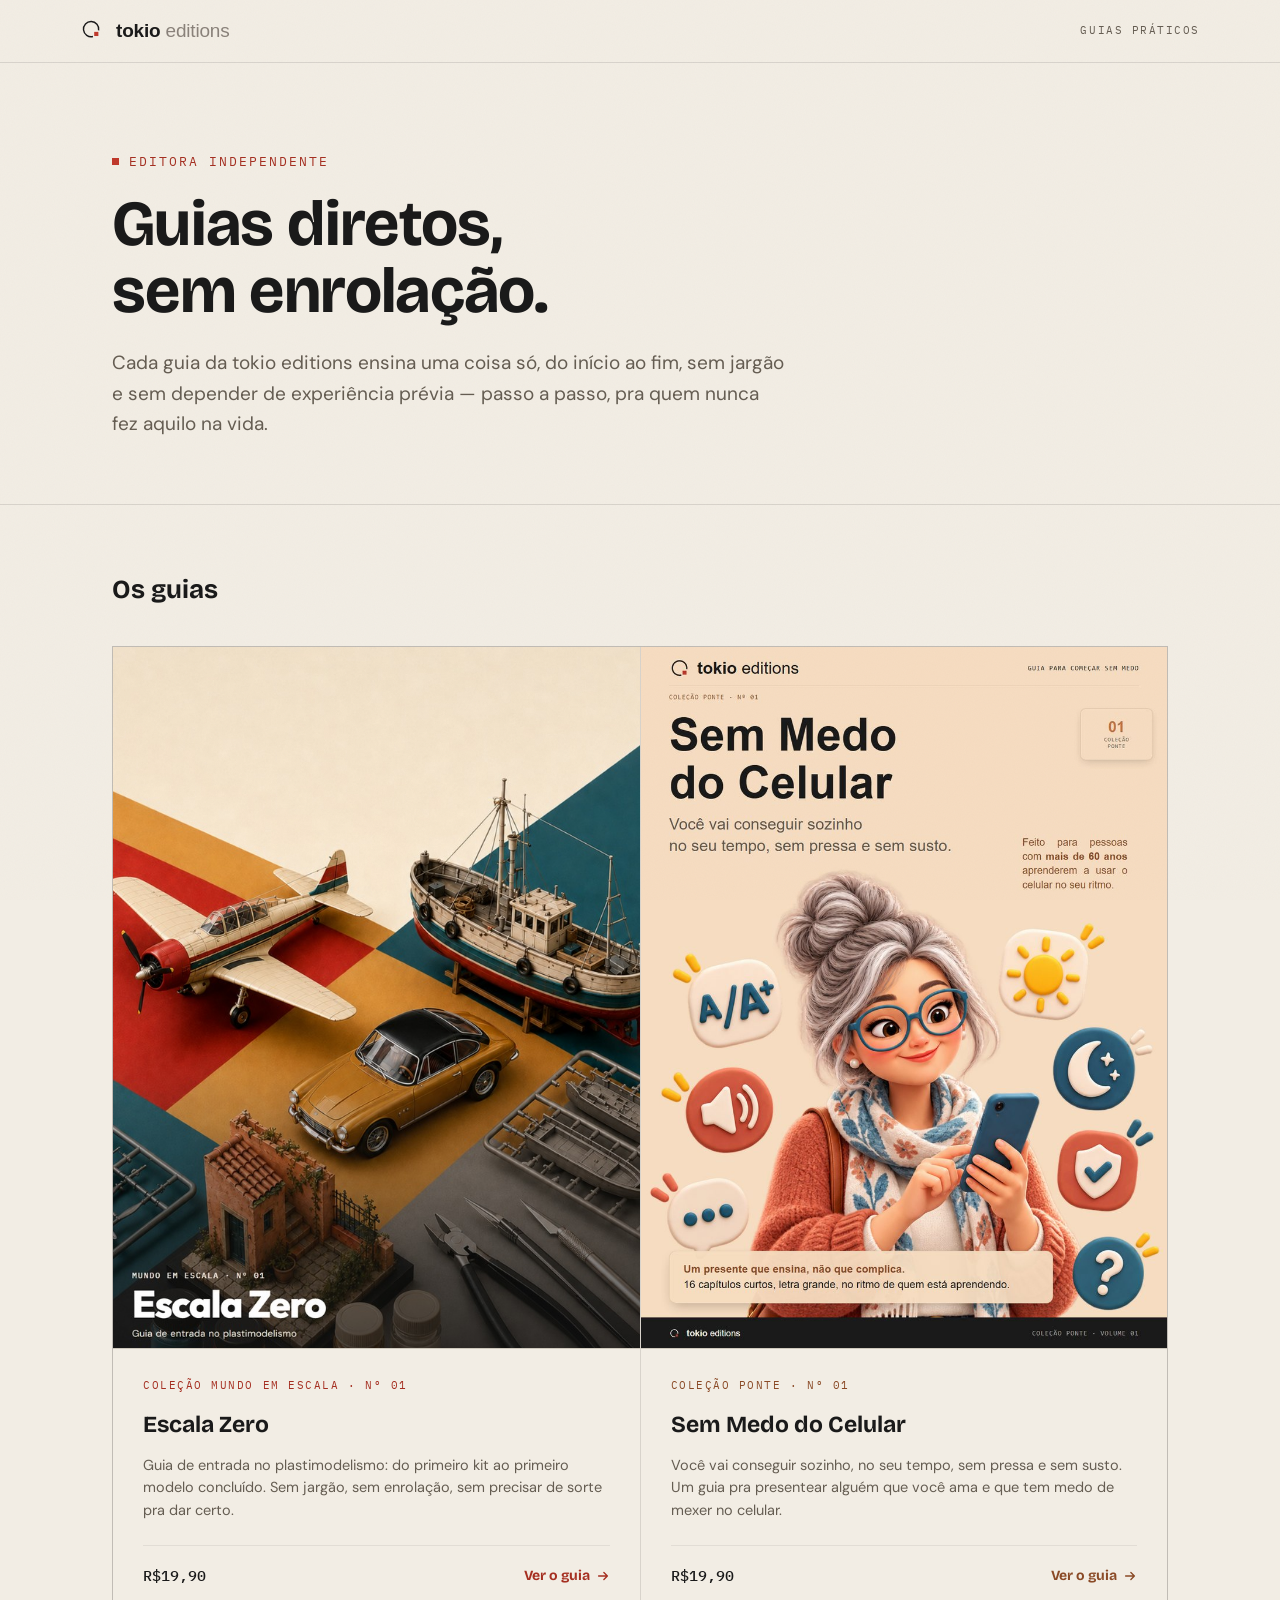
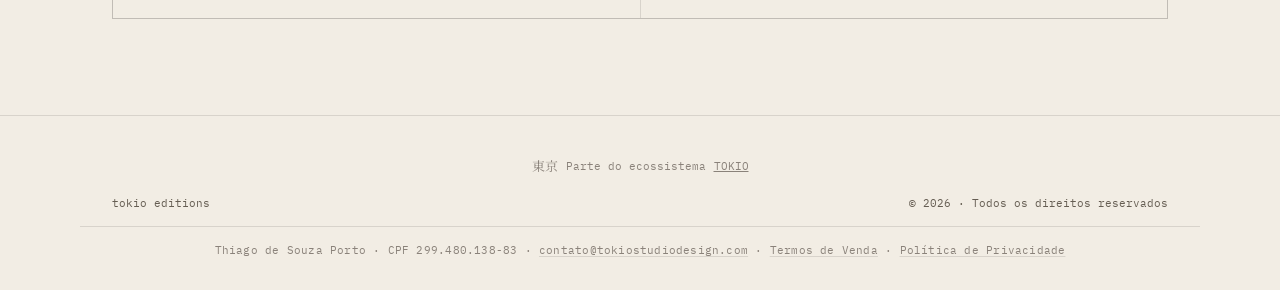
==== index.html @ 89f9592c "Cria home institucional da Tokio Editions e move Escala Zero para /escala-zero.html Raiz do site dei" ====
<!doctype html>
<html lang="pt-BR">
<head>
<meta charset="utf-8"/>
<meta name="viewport" content="width=device-width, initial-scale=1"/>
<link rel="canonical" href="https://www.tokioeditions.com/" />
<meta name="google-site-verification" content="LDpckQ_X6MD0rOmAD_hs_c6ShRJPse93hZKIE2ILy10" />
<meta name="facebook-domain-verification" content="lmwhfi9kv2pemvjoxelbdr2x198jin" />
<title>tokio editions — guias práticos, sem enrolação</title>
<meta name="description" content="Editora independente de guias práticos: do plastimodelismo ao primeiro contato com o celular. Sem jargão, sem economês, passo a passo."/>

<link rel="icon" type="image/svg+xml" href="assets/tokio-editions_favicon.svg"/>
<link rel="icon" type="image/png" sizes="32x32" href="assets/tokio-editions_favicon_32px.png"/>
<link rel="apple-touch-icon" href="assets/tokio-editions_favicon_64px.png"/>

<meta property="og:type" content="website"/>
<meta property="og:site_name" content="tokio editions"/>
<meta property="og:title" content="tokio editions — guias práticos, sem enrolação"/>
<meta property="og:description" content="Editora independente de guias práticos: do plastimodelismo ao primeiro contato com o celular. Sem jargão, sem economês, passo a passo."/>
<meta property="og:image" content="https://www.tokioeditions.com/assets/v1-og.jpg"/>
<meta property="og:url" content="https://www.tokioeditions.com/"/>
<meta property="og:locale" content="pt_BR"/>
<meta name="twitter:card" content="summary_large_image"/>
<meta name="twitter:title" content="tokio editions — guias práticos, sem enrolação"/>
<meta name="twitter:description" content="Editora independente de guias práticos. Sem jargão, sem economês, passo a passo."/>
<meta name="twitter:image" content="https://www.tokioeditions.com/assets/v1-og.jpg"/>

<script type="application/ld+json">
{
  "@context": "https://schema.org",
  "@type": "Organization",
  "name": "tokio editions",
  "url": "https://www.tokioeditions.com/",
  "logo": "https://www.tokioeditions.com/assets/tokio-editions_favicon_64px.png",
  "sameAs": ["https://tokiostudiodesign.com"]
}
</script>

<link rel="preconnect" href="https://fonts.googleapis.com">
<link rel="preconnect" href="https://fonts.gstatic.com" crossorigin>
<link href="https://fonts.googleapis.com/css2?family=DM+Sans:ital,wght@0,400;0,500;0,700;1,400&family=IBM+Plex+Mono:wght@400;500&family=Bricolage+Grotesque:wght@300;400;500;700&family=Noto+Serif+JP:wght@400&display=swap" rel="stylesheet">
<style>
  :root{
    --ink:#1A1A1A;
    --bone:#F2EDE4;
    --bone-rgb:242,237,228;
    --bone-dim:#E7E0D3;
    --bone-line: rgba(26,26,26,.12);
    --bone-line-soft: rgba(26,26,26,.07);
    --katana:#C0392B;
    --katana-deep:#a52f21;
    --rust:#C4713F;
    --rust-deep:#8A4A26;
    --ash:#8A827A;
    --ash-onlight:#655D52;
    --display:'Bricolage Grotesque',sans-serif;
    --body:'DM Sans',sans-serif;
    --wordmark:'Outfit',sans-serif;
    --mono:'IBM Plex Mono',monospace;
    --ease: cubic-bezier(.16,.8,.24,1);
  }
  *{box-sizing:border-box;}
  html{scroll-behavior:smooth;}
  @media (prefers-reduced-motion: reduce){ html{scroll-behavior:auto;} }
  body{margin:0;background:var(--bone);color:var(--ink);font-family:var(--body);font-size:17px;line-height:1.6;-webkit-font-smoothing:antialiased;}
  h1,h2,h3{font-family:var(--display);margin:0;}
  p{margin:0;}
  img{max-width:100%;height:auto;display:block;}
  a{color:inherit;}
  .wrap{max-width:1120px;margin:0 auto;padding:0 32px;}
  @media (max-width:640px){ .wrap{padding:0 20px;} }

  .grain{position:fixed;inset:0;pointer-events:none;z-index:999;opacity:.035;mix-blend-mode:multiply;
    background-image:url("data:image/svg+xml;utf8,<svg xmlns='http://www.w3.org/2000/svg' width='160' height='160'><filter id='n'><feTurbulence type='fractalNoise' baseFrequency='0.9' numOctaves='2' stitchTiles='stitch'/></filter><rect width='100%25' height='100%25' filter='url(%23n)'/></svg>");
  }

  .masthead{position:sticky;top:0;z-index:40;background:rgba(var(--bone-rgb),.92);backdrop-filter:blur(6px);border-bottom:1px solid var(--bone-line);}
  .masthead .row{display:flex;align-items:center;justify-content:space-between;padding:16px 0;gap:12px;}
  .mark{display:flex;align-items:center;gap:10px;text-decoration:none;}
  .mark svg{width:26px;height:26px;flex:none;}
  .mark .word{font-family:var(--wordmark);font-size:19px;letter-spacing:-0.01em;}
  .mark .word b{font-weight:700;}
  .mark .word span{font-weight:300;color:var(--ash);}
  .kicker{font-family:var(--mono);font-size:11px;letter-spacing:.14em;color:var(--ash-onlight);text-transform:uppercase;}

  .hero{padding:88px 0 64px;border-bottom:1px solid var(--bone-line);}
  .hero .eyebrow{font-family:var(--mono);font-size:12.5px;letter-spacing:.16em;color:var(--katana-deep);text-transform:uppercase;margin:0 0 20px;display:flex;align-items:center;gap:10px;}
  .hero .eyebrow .sq{width:7px;height:7px;background:var(--katana);display:inline-block;}
  .hero h1{font-size:clamp(38px,6.4vw,64px);font-weight:700;letter-spacing:-0.01em;line-height:1.04;}
  .hero .lede{font-size:clamp(16px,1.7vw,19px);color:var(--ash-onlight);max-width:52ch;margin:24px 0 0;line-height:1.6;}

  .catalog{padding:64px 0 96px;}
  .catalog-head{margin:0 0 36px;}
  .catalog-head h2{font-size:clamp(21px,2.4vw,26px);font-weight:700;}
  .grid{display:grid;grid-template-columns:1fr 1fr;gap:1px;background:var(--bone-line);border:1px solid var(--bone-line);}
  @media (max-width:760px){ .grid{grid-template-columns:1fr;} }
  .card{background:var(--bone);display:flex;flex-direction:column;text-decoration:none;color:var(--ink);}
  .card-media{aspect-ratio:3/4;overflow:hidden;background:var(--bone-dim);border-bottom:1px solid var(--bone-line);}
  .card-media img{width:100%;height:100%;object-fit:cover;object-position:center;transition:transform .3s var(--ease);}
  .card.escala .card-media img{object-position:center 82%;}
  .card:hover .card-media img{transform:scale(1.02);}
  .card-body{padding:28px 30px 30px;display:flex;flex-direction:column;flex:1;}
  .card .kicker{margin-bottom:12px;}
  .card .kicker.katana{color:var(--katana-deep);}
  .card .kicker.rust{color:var(--rust-deep);}
  .card h3{font-size:23px;font-weight:700;margin-bottom:10px;}
  .card .hook{font-size:14.5px;color:var(--ash-onlight);line-height:1.55;flex:1;}
  .card-foot{display:flex;align-items:center;justify-content:space-between;margin-top:24px;padding-top:18px;border-top:1px solid var(--bone-line-soft);}
  .card .price{font-family:var(--mono);font-size:15px;font-weight:500;}
  .card .go{font-family:var(--display);font-weight:700;font-size:14px;display:inline-flex;align-items:center;gap:6px;}
  .card .go svg{width:14px;height:14px;transition:transform .15s var(--ease);}
  .card:hover .go svg{transform:translateX(3px);}
  .card.escala .go{color:var(--katana-deep);}
  .card.ponte .go{color:var(--rust-deep);}

  footer{padding:40px 0 30px;border-top:1px solid var(--bone-line);}
  .foot-credit{font-family:var(--mono);font-size:11px;color:var(--ash);text-align:center;margin-bottom:18px;display:flex;align-items:center;justify-content:center;gap:8px;}
  .kanji{font-family:'Noto Serif JP',serif;font-size:13px;}
  .foot-row{display:flex;justify-content:space-between;font-family:var(--mono);font-size:11px;color:var(--ash-onlight);flex-wrap:wrap;gap:8px;}
  .foot-legal{margin-top:14px;padding-top:14px;border-top:1px solid var(--bone-line);font-family:var(--mono);font-size:10.5px;letter-spacing:.02em;color:var(--ash);text-align:center;line-height:1.8;}
  .foot-legal a{color:var(--ash);text-decoration:underline;text-decoration-color:var(--bone-line);text-underline-offset:2px;}
  .foot-legal a:hover{color:var(--katana-deep);}
</style>
</head>
<body>

<div class="grain" aria-hidden="true"></div>

<header class="masthead">
  <div class="wrap row">
    <div class="mark">
      <svg viewBox="0 0 150 150" xmlns="http://www.w3.org/2000/svg" aria-hidden="true">
        <path d="M 74.645 106.693 A 44 44 0 1 1 107.458 70.883" fill="none" stroke="var(--ink)" stroke-width="8" stroke-linecap="butt"/>
        <rect x="82" y="80" width="24" height="24" fill="var(--katana)"/>
      </svg>
      <div class="word"><b>tokio</b><span>&nbsp;editions</span></div>
    </div>
    <div class="kicker">Guias práticos</div>
  </div>
</header>

<section class="hero">
  <div class="wrap">
    <p class="eyebrow"><span class="sq"></span>Editora independente</p>
    <h1>Guias diretos,<br>sem enrolação.</h1>
    <p class="lede">Cada guia da tokio editions ensina uma coisa só, do início ao fim, sem jargão e sem depender de experiência prévia — passo a passo, pra quem nunca fez aquilo na vida.</p>
  </div>
</section>

<section class="catalog">
  <div class="wrap">
    <div class="catalog-head">
      <h2>Os guias</h2>
    </div>

    <div class="grid">
      <a class="card escala" href="escala-zero.html">
        <div class="card-media">
          <img src="assets/capa-escala-zero.jpg" alt="Capa do e-book Escala Zero" loading="eager"/>
        </div>
        <div class="card-body">
          <p class="kicker katana">Coleção Mundo em Escala · Nº 01</p>
          <h3>Escala Zero</h3>
          <p class="hook">Guia de entrada no plastimodelismo: do primeiro kit ao primeiro modelo concluído. Sem jargão, sem enrolação, sem precisar de sorte pra dar certo.</p>
          <div class="card-foot">
            <span class="price">R$19,90</span>
            <span class="go">Ver o guia
              <svg viewBox="0 0 16 16" fill="none" xmlns="http://www.w3.org/2000/svg"><path d="M3 8h10M9 4l4 4-4 4" stroke="currentColor" stroke-width="1.6" stroke-linecap="round" stroke-linejoin="round"/></svg>
            </span>
          </div>
        </div>
      </a>

      <a class="card ponte" href="sem-medo-do-celular.html">
        <div class="card-media">
          <img src="assets/ponte/capa-sem-medo-do-celular.jpg" alt="Capa do e-book Sem Medo do Celular" loading="eager"/>
        </div>
        <div class="card-body">
          <p class="kicker rust">Coleção Ponte · Nº 01</p>
          <h3>Sem Medo do Celular</h3>
          <p class="hook">Você vai conseguir sozinho, no seu tempo, sem pressa e sem susto. Um guia pra presentear alguém que você ama e que tem medo de mexer no celular.</p>
          <div class="card-foot">
            <span class="price">R$19,90</span>
            <span class="go">Ver o guia
              <svg viewBox="0 0 16 16" fill="none" xmlns="http://www.w3.org/2000/svg"><path d="M3 8h10M9 4l4 4-4 4" stroke="currentColor" stroke-width="1.6" stroke-linecap="round" stroke-linejoin="round"/></svg>
            </span>
          </div>
        </div>
      </a>
    </div>
  </div>
</section>

<footer>
  <div class="wrap foot-credit">
    <span class="kanji">東京</span> Parte do ecossistema <a href="https://tokiostudiodesign.com" target="_blank" rel="noopener">TOKIO</a>
  </div>
  <div class="wrap foot-row">
    <span>tokio editions</span>
    <span>© 2026 · Todos os direitos reservados</span>
  </div>
  <div class="wrap foot-legal">
    Thiago de Souza Porto · CPF 299.480.138-83 · <a href="mailto:contato@tokiostudiodesign.com">contato@tokiostudiodesign.com</a> · <a href="termos.html">Termos de Venda</a> · <a href="privacidade.html">Política de Privacidade</a>
  </div>
</footer>

</body>
</html>
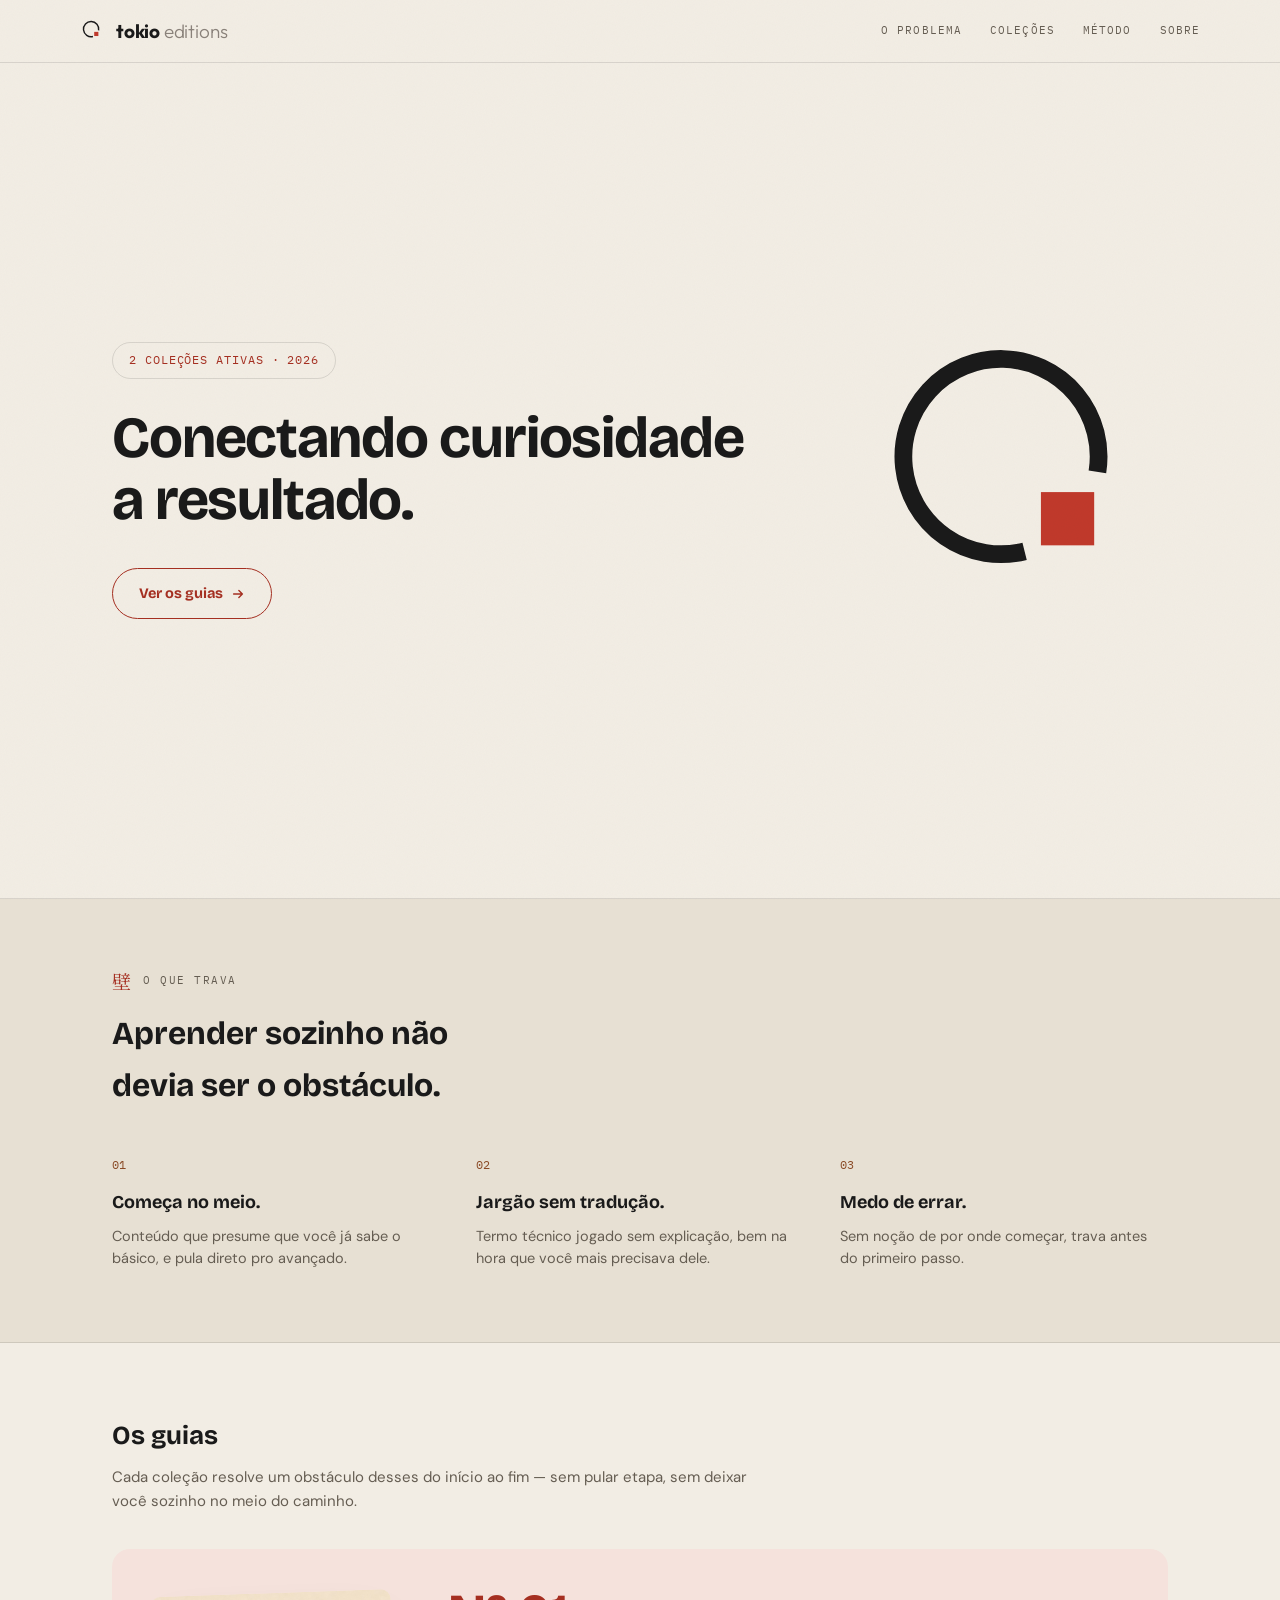
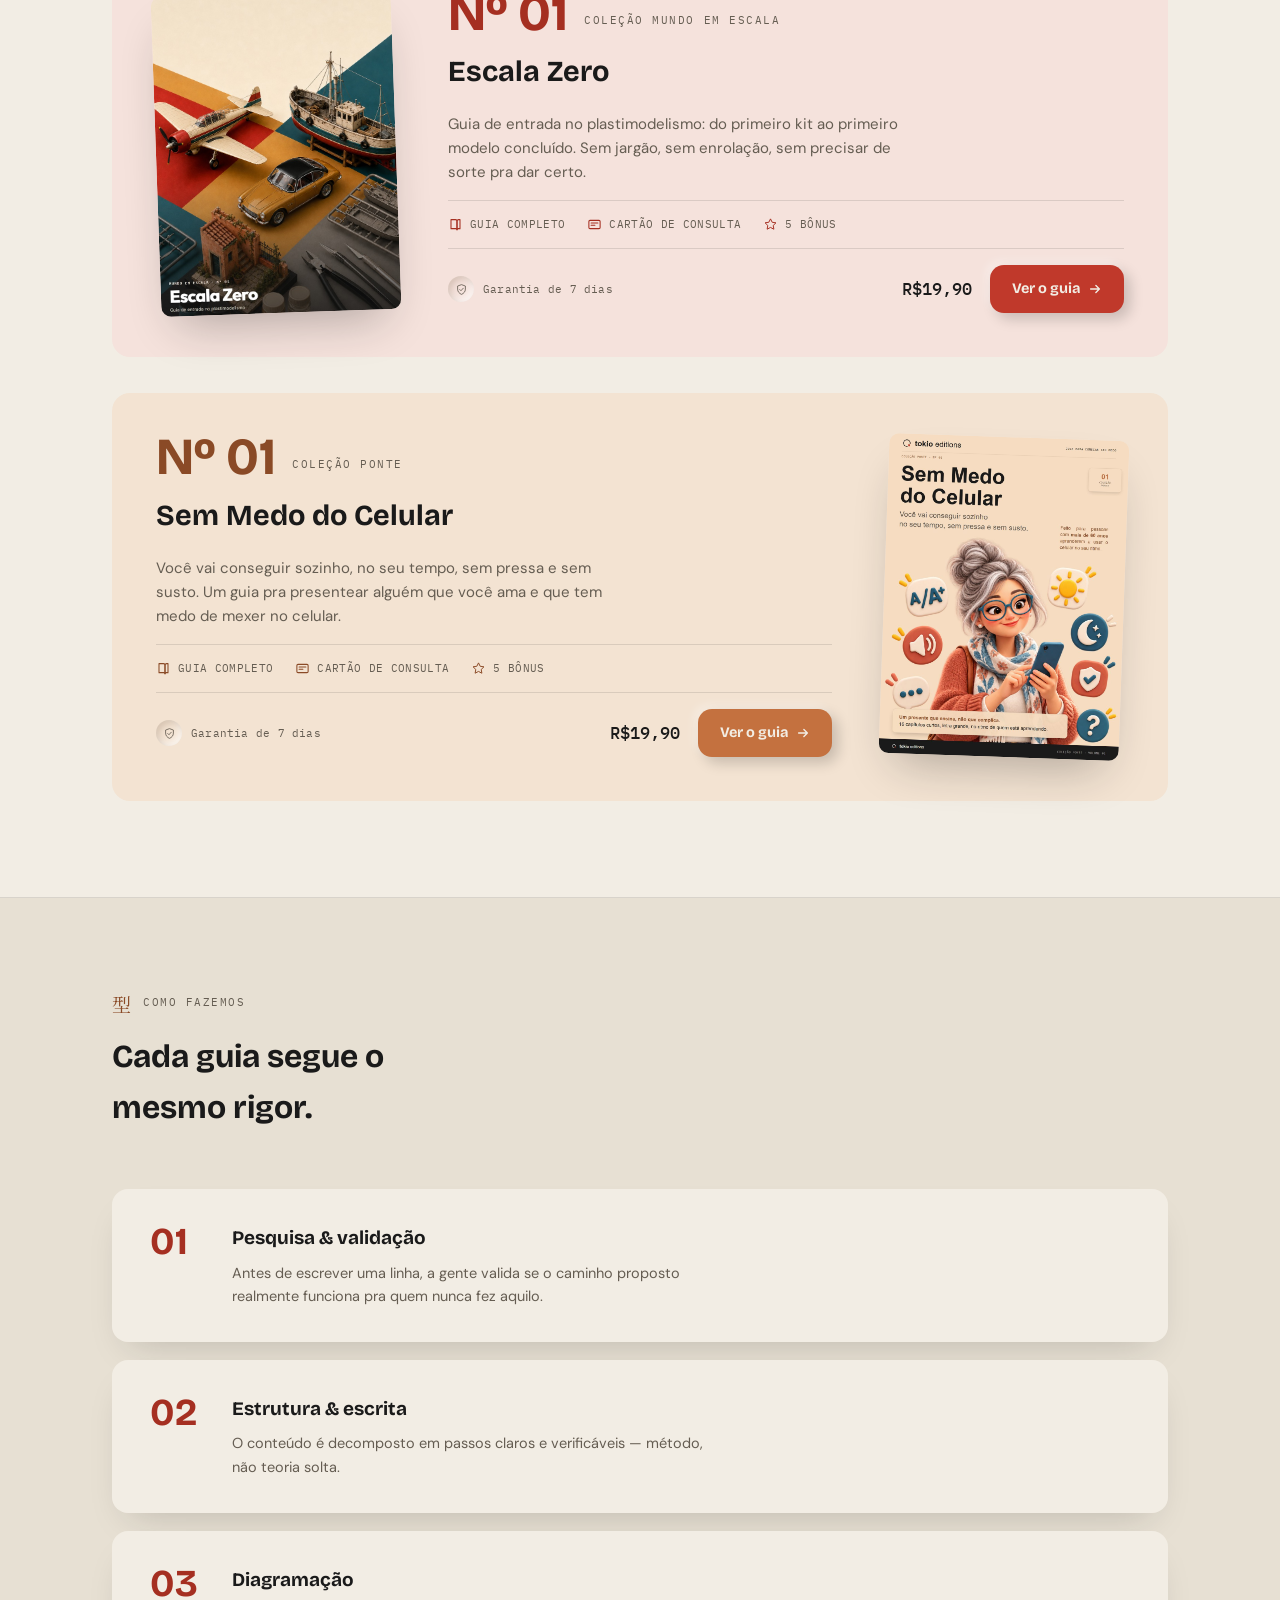
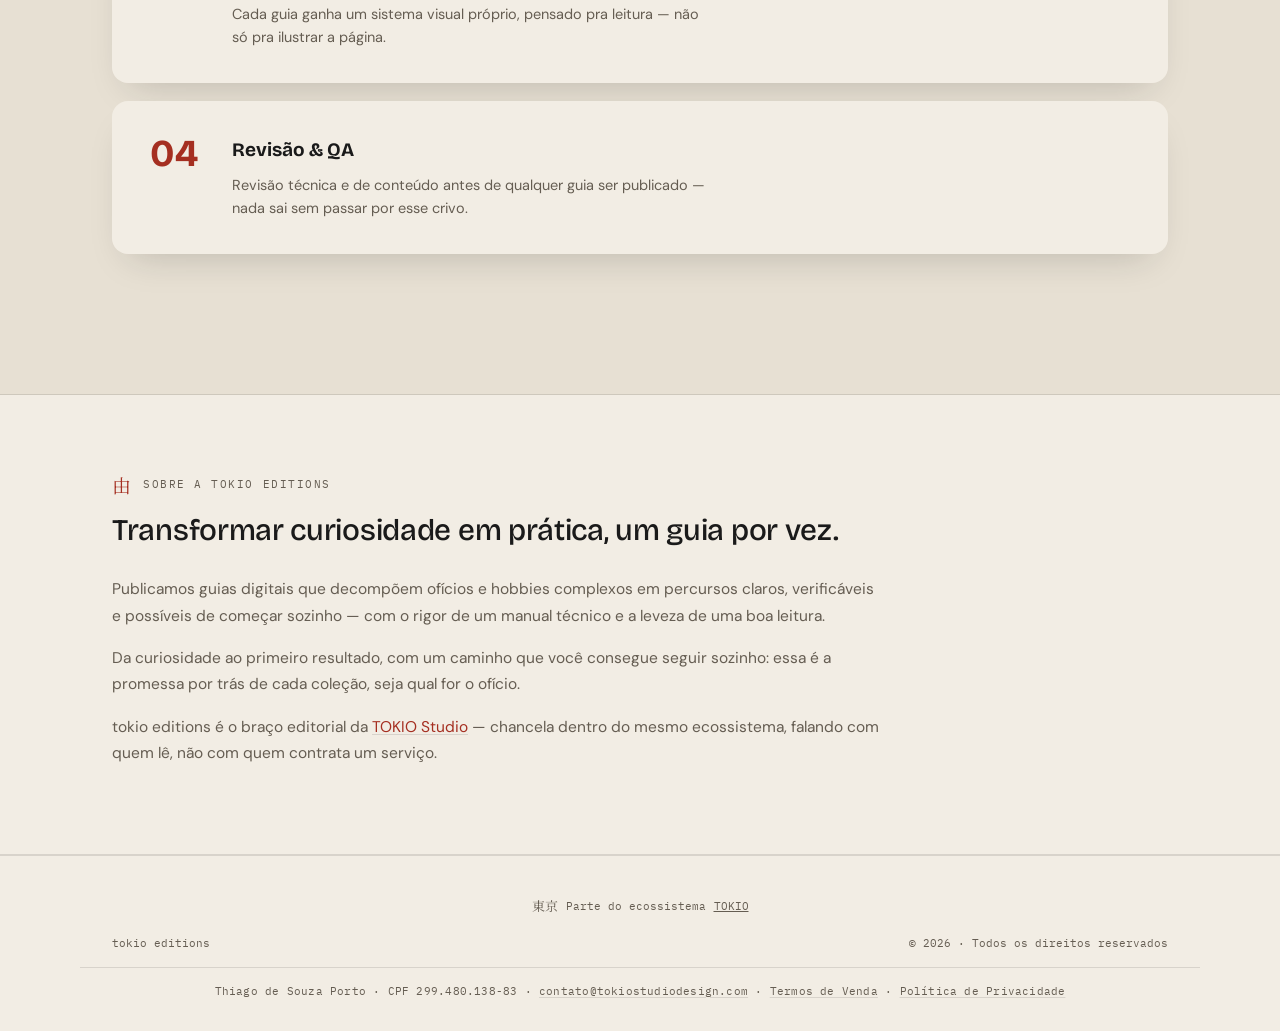
==== commit 70d95591: "Redesenha hero e vitrine da home, adiciona neumorfismo pontual e traduções de kanji Hero: badge em p" ====
--- a/index.html
+++ b/index.html
@@ -38,7 +38,7 @@
 
 <link rel="preconnect" href="https://fonts.googleapis.com">
 <link rel="preconnect" href="https://fonts.gstatic.com" crossorigin>
-<link href="https://fonts.googleapis.com/css2?family=DM+Sans:ital,wght@0,400;0,500;0,700;1,400&family=IBM+Plex+Mono:wght@400;500&family=Bricolage+Grotesque:wght@300;400;500;700&family=Noto+Serif+JP:wght@400&display=swap" rel="stylesheet">
+<link href="https://fonts.googleapis.com/css2?family=DM+Sans:ital,wght@0,400;0,500;0,700;1,400&family=IBM+Plex+Mono:wght@400;500&family=Bricolage+Grotesque:wght@300;400;500;700&family=Outfit:wght@300;700&family=Noto+Serif+JP:wght@400&display=swap" rel="stylesheet">
 <style>
   :root{
     --ink:#1A1A1A;
@@ -49,10 +49,14 @@
     --bone-line-soft: rgba(26,26,26,.07);
     --katana:#C0392B;
     --katana-deep:#a52f21;
+    --katana-tint:#F5E2DC;
     --rust:#C4713F;
     --rust-deep:#8A4A26;
+    --rust-tint:#F3E3D2;
     --ash:#8A827A;
     --ash-onlight:#655D52;
+    --neu-light: rgba(255,255,255,.65);
+    --neu-dark: rgba(154,130,108,.32);
     --display:'Bricolage Grotesque',sans-serif;
     --body:'DM Sans',sans-serif;
     --wordmark:'Outfit',sans-serif;
@@ -75,125 +79,380 @@
   }
 
   .masthead{position:sticky;top:0;z-index:40;background:rgba(var(--bone-rgb),.92);backdrop-filter:blur(6px);border-bottom:1px solid var(--bone-line);}
-  .masthead .row{display:flex;align-items:center;justify-content:space-between;padding:16px 0;gap:12px;}
+  .masthead .row{position:relative;display:flex;align-items:center;justify-content:space-between;padding:16px 0;gap:12px;}
   .mark{display:flex;align-items:center;gap:10px;text-decoration:none;}
   .mark svg{width:26px;height:26px;flex:none;}
+  .mark rect.sq{transform-box:fill-box;transform-origin:center;animation:markSquareIn .5s var(--ease) .15s both;transition:transform .25s var(--ease);}
+  .mark:hover rect.sq{transform:translate(3px,-3px);}
+  @keyframes markSquareIn{from{transform:scale(0);opacity:0;}to{transform:scale(1);opacity:1;}}
+  @media (prefers-reduced-motion: reduce){
+    .mark rect.sq{animation:none;opacity:1;transform:none;}
+    .mark:hover rect.sq{transform:none;}
+  }
   .mark .word{font-family:var(--wordmark);font-size:19px;letter-spacing:-0.01em;}
   .mark .word b{font-weight:700;}
   .mark .word span{font-weight:300;color:var(--ash);}
   .kicker{font-family:var(--mono);font-size:11px;letter-spacing:.14em;color:var(--ash-onlight);text-transform:uppercase;}
 
-  .hero{padding:88px 0 64px;border-bottom:1px solid var(--bone-line);}
-  .hero .eyebrow{font-family:var(--mono);font-size:12.5px;letter-spacing:.16em;color:var(--katana-deep);text-transform:uppercase;margin:0 0 20px;display:flex;align-items:center;gap:10px;}
-  .hero .eyebrow .sq{width:7px;height:7px;background:var(--katana);display:inline-block;}
-  .hero h1{font-size:clamp(38px,6.4vw,64px);font-weight:700;letter-spacing:-0.01em;line-height:1.04;}
-  .hero .lede{font-size:clamp(16px,1.7vw,19px);color:var(--ash-onlight);max-width:52ch;margin:24px 0 0;line-height:1.6;}
-
-  .catalog{padding:64px 0 96px;}
-  .catalog-head{margin:0 0 36px;}
-  .catalog-head h2{font-size:clamp(21px,2.4vw,26px);font-weight:700;}
-  .grid{display:grid;grid-template-columns:1fr 1fr;gap:1px;background:var(--bone-line);border:1px solid var(--bone-line);}
-  @media (max-width:760px){ .grid{grid-template-columns:1fr;} }
-  .card{background:var(--bone);display:flex;flex-direction:column;text-decoration:none;color:var(--ink);}
-  .card-media{aspect-ratio:3/4;overflow:hidden;background:var(--bone-dim);border-bottom:1px solid var(--bone-line);}
-  .card-media img{width:100%;height:100%;object-fit:cover;object-position:center;transition:transform .3s var(--ease);}
-  .card.escala .card-media img{object-position:center 82%;}
-  .card:hover .card-media img{transform:scale(1.02);}
-  .card-body{padding:28px 30px 30px;display:flex;flex-direction:column;flex:1;}
-  .card .kicker{margin-bottom:12px;}
-  .card .kicker.katana{color:var(--katana-deep);}
-  .card .kicker.rust{color:var(--rust-deep);}
-  .card h3{font-size:23px;font-weight:700;margin-bottom:10px;}
-  .card .hook{font-size:14.5px;color:var(--ash-onlight);line-height:1.55;flex:1;}
-  .card-foot{display:flex;align-items:center;justify-content:space-between;margin-top:24px;padding-top:18px;border-top:1px solid var(--bone-line-soft);}
-  .card .price{font-family:var(--mono);font-size:15px;font-weight:500;}
-  .card .go{font-family:var(--display);font-weight:700;font-size:14px;display:inline-flex;align-items:center;gap:6px;}
-  .card .go svg{width:14px;height:14px;transition:transform .15s var(--ease);}
-  .card:hover .go svg{transform:translateX(3px);}
-  .card.escala .go{color:var(--katana-deep);}
-  .card.ponte .go{color:var(--rust-deep);}
+  .skip-link{position:absolute;left:-9999px;top:0;background:var(--ink);color:var(--bone);padding:10px 16px;font-family:var(--mono);font-size:12px;z-index:100;text-decoration:none;}
+  .skip-link:focus{left:12px;top:12px;}
+
+  .nav{display:flex;gap:28px;}
+  .nav a{font-family:var(--mono);font-size:11px;letter-spacing:.1em;color:var(--ash-onlight);text-transform:uppercase;text-decoration:none;transition:color .15s var(--ease);}
+  .nav a:hover{color:var(--katana-deep);}
+  .nav-toggle{display:none;align-items:center;justify-content:center;width:44px;height:44px;border-radius:12px;background:var(--bone);border:0;cursor:pointer;color:var(--ink);box-shadow:6px 6px 12px var(--neu-dark),-6px -6px 12px var(--neu-light);transition:box-shadow .2s var(--ease),transform .2s var(--ease);}
+  .nav-toggle svg{width:19px;height:19px;display:block;}
+  .nav-toggle:active,.nav-toggle[aria-expanded="true"]{box-shadow:inset 4px 4px 8px var(--neu-dark),inset -4px -4px 8px var(--neu-light);transform:translateY(1px);}
+  @media (max-width:640px){
+    .nav-toggle{display:flex;}
+    .nav{display:none;position:absolute;top:100%;left:0;right:0;flex-direction:column;gap:0;background:var(--bone);border-bottom:1px solid var(--bone-line);box-shadow:0 12px 24px -12px rgba(26,26,26,.15);}
+    .nav.open{display:flex;}
+    .nav a{padding:15px 20px;border-top:1px solid var(--bone-line-soft);}
+  }
+
+  .reveal{opacity:0;transform:translateY(14px);transition:opacity .6s var(--ease),transform .6s var(--ease);}
+  .reveal.in{opacity:1;transform:none;}
+  @media (prefers-reduced-motion: reduce){ .reveal{opacity:1;transform:none;transition:none;} }
+
+  .section-label{display:flex;align-items:center;gap:12px;margin:0 0 18px;}
+  .section-label .kanji-lg{font-family:'Noto Serif JP',serif;font-size:19px;color:var(--katana-deep);line-height:1;}
+  .section-label.rust .kanji-lg{color:var(--rust-deep);}
+
+  .kanji-lg,.foot-credit .kanji{position:relative;cursor:help;}
+  .kanji-lg::after,.foot-credit .kanji::after{content:attr(data-tip);position:absolute;left:50%;top:calc(100% + 9px);transform:translateX(-50%) translateY(4px);background:var(--ink);color:var(--bone);font-family:var(--mono);font-size:10.5px;letter-spacing:.02em;padding:5px 10px;border-radius:6px;white-space:nowrap;opacity:0;pointer-events:none;transition:opacity .15s var(--ease),transform .15s var(--ease);z-index:20;}
+  .kanji-lg::before,.foot-credit .kanji::before{content:'';position:absolute;left:50%;top:100%;transform:translateX(-50%);margin-top:2px;border:5px solid transparent;border-bottom-color:var(--ink);opacity:0;transition:opacity .15s var(--ease);}
+  .kanji-lg:hover::after,.kanji-lg:focus-visible::after,.kanji-lg:hover::before,.kanji-lg:focus-visible::before,
+  .foot-credit .kanji:hover::after,.foot-credit .kanji:focus-visible::after,.foot-credit .kanji:hover::before,.foot-credit .kanji:focus-visible::before{opacity:1;transform:translateX(-50%) translateY(0);}
+  .kanji-lg:focus-visible,.foot-credit .kanji:focus-visible{outline:2px solid var(--katana-deep);outline-offset:3px;border-radius:2px;}
+
+  .hero{position:relative;min-height:calc(100svh - 64px);display:flex;align-items:center;padding:80px 0;border-bottom:1px solid var(--bone-line);overflow:hidden;}
+  .hero .wrap{width:100%;}
+  @media (max-width:640px){ .hero{min-height:calc(100svh - 57px);padding:64px 0;} }
+  .hero .wrap{position:relative;}
+  .hero-content{position:relative;z-index:2;max-width:660px;}
+  .hero .badge{display:inline-flex;align-items:center;font-family:var(--mono);font-size:11.5px;letter-spacing:.08em;color:var(--katana-deep);text-transform:uppercase;padding:8px 16px;border:1px solid var(--bone-line);border-radius:999px;margin:0 0 28px;}
+  .hero h1{font-size:clamp(34px,4.6vw,58px);font-weight:700;letter-spacing:-0.02em;line-height:1.08;}
+  .hero-cta{display:inline-flex;align-items:center;gap:8px;margin-top:36px;font-family:var(--display);font-weight:700;font-size:14.5px;text-decoration:none;color:var(--katana-deep);padding:13px 26px;border:1px solid var(--katana-deep);border-radius:999px;transition:background .15s var(--ease),color .15s var(--ease);}
+  .hero-cta svg{width:14px;height:14px;transition:transform .15s var(--ease);}
+  .hero-cta:hover{background:var(--katana-deep);color:var(--bone);}
+  .hero-cta:hover svg{transform:translateX(3px);}
+
+  .hero-mark-wrap{position:absolute;top:50%;right:8px;transform:translateY(-50%);z-index:1;pointer-events:none;}
+  .hero-mark{width:clamp(200px,26vw,380px);animation:heroMarkFloat 6s ease-in-out infinite;}
+  .hero-mark svg{width:100%;height:100%;display:block;}
+  .hero-mark rect.sq{transform-box:fill-box;transform-origin:center;animation:markSquareIn .6s var(--ease) .3s both;}
+  @keyframes heroMarkFloat{0%,100%{transform:translateY(0);}50%{transform:translateY(-14px);}}
+  @media (max-width:760px){
+    .hero .wrap{display:flex;flex-direction:column;}
+    .hero-mark-wrap{position:static;transform:none;order:-1;margin:0 0 24px;pointer-events:auto;}
+    .hero-mark{width:56px;animation:none;}
+  }
+  @media (prefers-reduced-motion: reduce){
+    .hero-mark{animation:none;}
+    .hero-mark rect.sq{animation:none;opacity:1;transform:none;}
+  }
+
+  .problema{padding:72px 0;background:var(--bone-dim);border-bottom:1px solid var(--bone-line);}
+  .problema h2{font-size:clamp(24px,3vw,32px);font-weight:700;max-width:16ch;margin-bottom:44px;}
+  .problema-grid{display:grid;grid-template-columns:repeat(3,1fr);gap:36px;}
+  @media (max-width:760px){ .problema-grid{grid-template-columns:1fr;gap:32px;} }
+  .problema-item:nth-child(2){transition-delay:.08s;}
+  .problema-item:nth-child(3){transition-delay:.16s;}
+  .problema-item .n{font-family:var(--mono);font-size:12px;color:var(--rust-deep);margin-bottom:14px;}
+  .problema-item .t{font-family:var(--display);font-weight:700;font-size:18px;margin-bottom:8px;}
+  .problema-item .d{font-size:14.5px;color:var(--ash-onlight);line-height:1.55;max-width:32ch;}
+
+  .catalog{padding:72px 0 96px;background:var(--bone);border-bottom:1px solid var(--bone-line);}
+  .catalog-head{margin:0 0 36px;max-width:56ch;}
+  .catalog-head h2{font-size:clamp(21px,2.4vw,26px);font-weight:700;margin-bottom:10px;}
+  .catalog-head p{font-size:15px;color:var(--ash-onlight);line-height:1.55;}
+
+  .metodo{padding:96px 0 140px;background:var(--bone-dim);border-bottom:1px solid var(--bone-line);}
+  .metodo h2{font-size:clamp(24px,3vw,32px);font-weight:700;max-width:18ch;margin-bottom:56px;}
+
+  .metodo-list{position:relative;}
+  .metodo-row{position:sticky;top:88px;display:flex;gap:26px;align-items:flex-start;background:var(--bone);border-radius:16px;padding:34px 38px;box-shadow:0 18px 36px -18px rgba(26,26,26,.22);}
+  .metodo-row + .metodo-row{margin-top:18px;}
+  .metodo-row:nth-child(1){z-index:1;}
+  .metodo-row:nth-child(2){z-index:2;transition-delay:.06s;}
+  .metodo-row:nth-child(3){z-index:3;transition-delay:.12s;}
+  .metodo-row:nth-child(4){z-index:4;transition-delay:.18s;}
+  @media (max-width:640px){ .metodo-row{top:72px;padding:26px 24px;gap:6px;flex-direction:column;} }
+  .metodo-row .num{font-family:var(--display);font-weight:700;font-size:38px;line-height:1;color:var(--katana-deep);flex:none;width:56px;}
+  @media (max-width:640px){ .metodo-row .num{font-size:28px;width:auto;} }
+  .metodo-row .body{display:flex;flex-direction:column;gap:8px;}
+  .metodo-row .t{font-family:var(--display);font-weight:700;font-size:19px;}
+  .metodo-row .d{font-size:14.5px;color:var(--ash-onlight);line-height:1.6;max-width:48ch;}
+
+  .sobre{padding:80px 0 88px;background:var(--bone);border-bottom:1px solid var(--bone-line);}
+  .sobre-inner{max-width:64ch;}
+  .sobre blockquote{margin:0 0 28px;font-family:var(--display);font-weight:500;font-size:clamp(22px,3vw,30px);line-height:1.2;letter-spacing:-0.01em;}
+  .sobre p{font-size:15.5px;color:var(--ash-onlight);line-height:1.7;margin-bottom:16px;}
+  .sobre p:last-child{margin-bottom:0;}
+  .sobre a{color:var(--katana-deep);text-decoration:underline;text-decoration-color:var(--bone-line);text-underline-offset:2px;}
+
+  .colecoes-list{display:flex;flex-direction:column;gap:36px;}
+  .colecao{display:flex;align-items:center;gap:52px;padding:44px;border-radius:18px;position:relative;}
+  .colecao:nth-child(even){flex-direction:row-reverse;}
+  .colecao.escala{background:var(--katana-tint);}
+  .colecao.ponte{background:var(--rust-tint);}
+  @media (max-width:860px){
+    .colecao{flex-direction:column!important;padding:26px;gap:26px;}
+  }
+
+  .colecao-media-link{flex:0 0 240px;display:block;border-radius:10px;text-decoration:none;}
+  @media (max-width:860px){ .colecao-media-link{flex:0 0 auto;width:100%;max-width:220px;} }
+  .colecao-media{aspect-ratio:3/4;overflow:hidden;border-radius:10px;box-shadow:0 24px 48px -18px rgba(26,26,26,.32);transform:rotate(-2deg);transition:transform .25s var(--ease);}
+  .colecao:nth-child(even) .colecao-media{transform:rotate(2deg);}
+  .colecao:hover .colecao-media{transform:rotate(0deg) scale(1.015);}
+  @media (max-width:860px){ .colecao-media{transform:none!important;} }
+  .colecao-media img{width:100%;height:100%;object-fit:cover;object-position:center;}
+  .colecao.escala .colecao-media img{object-position:center 82%;}
+
+  .colecao-panel{flex:1;min-width:0;display:flex;flex-direction:column;gap:16px;}
+  .colecao-eyebrow{display:flex;align-items:flex-end;gap:16px;}
+  .colecao-eyebrow .num{font-family:var(--display);font-weight:700;font-size:52px;line-height:.78;}
+  .colecao.escala .colecao-eyebrow .num{color:var(--katana-deep);}
+  .colecao.ponte .colecao-eyebrow .num{color:var(--rust-deep);}
+  .colecao-eyebrow .kicker{margin:0 0 4px;}
+  .colecao-panel h3{font-size:clamp(23px,2.6vw,29px);font-weight:700;}
+  .colecao-hook{font-size:15px;color:var(--ash-onlight);line-height:1.6;max-width:48ch;}
+
+  .colecao-includes{display:flex;gap:22px;flex-wrap:wrap;padding:15px 0;border-top:1px solid var(--bone-line);border-bottom:1px solid var(--bone-line);}
+  .colecao-includes .item{display:flex;align-items:center;gap:7px;font-family:var(--mono);font-size:11px;letter-spacing:.03em;color:var(--ash-onlight);text-transform:uppercase;}
+  .colecao-includes svg{width:15px;height:15px;flex:none;}
+  .colecao.escala .colecao-includes svg{color:var(--katana-deep);}
+  .colecao.ponte .colecao-includes svg{color:var(--rust-deep);}
+
+  .colecao-foot{display:flex;align-items:center;justify-content:space-between;flex-wrap:wrap;gap:16px;}
+  .colecao-badge{display:inline-flex;align-items:center;gap:9px;font-family:var(--mono);font-size:10.5px;letter-spacing:.02em;color:var(--ash-onlight);}
+  .colecao-badge .icon-well{display:inline-flex;align-items:center;justify-content:center;width:26px;height:26px;border-radius:9999px;flex:none;box-shadow:inset 3px 3px 6px var(--neu-dark),inset -3px -3px 6px var(--neu-light);}
+  .colecao-badge svg{width:13px;height:13px;flex:none;}
+  .colecao-cta{display:flex;align-items:center;gap:18px;}
+  .colecao-price{font-family:var(--mono);font-size:16.5px;font-weight:500;}
+  .colecao-btn{display:inline-flex;align-items:center;gap:8px;font-family:var(--display);font-weight:700;font-size:14.5px;text-decoration:none;color:var(--bone);padding:12px 22px;border-radius:14px;box-shadow:6px 6px 14px rgba(0,0,0,.18),-4px -4px 10px rgba(255,255,255,.35);transition:transform .15s var(--ease),box-shadow .15s var(--ease);}
+  .colecao.escala .colecao-btn{background:var(--katana);}
+  .colecao.ponte .colecao-btn{background:var(--rust);}
+  .colecao-btn:hover{transform:translateY(-2px);box-shadow:8px 8px 20px rgba(0,0,0,.22),-5px -5px 12px rgba(255,255,255,.4);}
+  .colecao-btn:active{transform:translateY(1px);box-shadow:inset 4px 4px 9px rgba(0,0,0,.28),inset -3px -3px 7px rgba(255,255,255,.2);}
+  .colecao-btn svg{width:14px;height:14px;transition:transform .15s var(--ease);}
+  .colecao-btn:hover svg{transform:translateX(3px);}
 
   footer{padding:40px 0 30px;border-top:1px solid var(--bone-line);}
-  .foot-credit{font-family:var(--mono);font-size:11px;color:var(--ash);text-align:center;margin-bottom:18px;display:flex;align-items:center;justify-content:center;gap:8px;}
+  .foot-credit{font-family:var(--mono);font-size:11px;color:var(--ash-onlight);text-align:center;margin-bottom:18px;display:flex;align-items:center;justify-content:center;gap:8px;}
   .kanji{font-family:'Noto Serif JP',serif;font-size:13px;}
   .foot-row{display:flex;justify-content:space-between;font-family:var(--mono);font-size:11px;color:var(--ash-onlight);flex-wrap:wrap;gap:8px;}
-  .foot-legal{margin-top:14px;padding-top:14px;border-top:1px solid var(--bone-line);font-family:var(--mono);font-size:10.5px;letter-spacing:.02em;color:var(--ash);text-align:center;line-height:1.8;}
-  .foot-legal a{color:var(--ash);text-decoration:underline;text-decoration-color:var(--bone-line);text-underline-offset:2px;}
+  .foot-legal{margin-top:14px;padding-top:14px;border-top:1px solid var(--bone-line);font-family:var(--mono);font-size:10.5px;letter-spacing:.02em;color:var(--ash-onlight);text-align:center;line-height:1.8;}
+  .foot-legal a{color:var(--ash-onlight);text-decoration:underline;text-decoration-color:var(--bone-line);text-underline-offset:2px;}
   .foot-legal a:hover{color:var(--katana-deep);}
 </style>
 </head>
 <body>
 
 <div class="grain" aria-hidden="true"></div>
+
+<a class="skip-link" href="#main">Pular para o conteúdo</a>
 
 <header class="masthead">
   <div class="wrap row">
     <div class="mark">
       <svg viewBox="0 0 150 150" xmlns="http://www.w3.org/2000/svg" aria-hidden="true">
         <path d="M 74.645 106.693 A 44 44 0 1 1 107.458 70.883" fill="none" stroke="var(--ink)" stroke-width="8" stroke-linecap="butt"/>
-        <rect x="82" y="80" width="24" height="24" fill="var(--katana)"/>
+        <rect class="sq" x="82" y="80" width="24" height="24" fill="var(--katana)"/>
       </svg>
       <div class="word"><b>tokio</b><span>&nbsp;editions</span></div>
     </div>
-    <div class="kicker">Guias práticos</div>
+    <nav class="nav" id="siteNav">
+      <a href="#problema">O problema</a>
+      <a href="#colecoes">Coleções</a>
+      <a href="#metodo">Método</a>
+      <a href="#sobre">Sobre</a>
+    </nav>
+    <button class="nav-toggle" id="navToggle" aria-expanded="false" aria-controls="siteNav" aria-label="Abrir menu">
+      <svg viewBox="0 0 20 20" fill="none" xmlns="http://www.w3.org/2000/svg" aria-hidden="true"><path d="M3 6h14M3 10h14M3 14h14" stroke="currentColor" stroke-width="1.6" stroke-linecap="round"/></svg>
+    </button>
   </div>
 </header>
 
+<main id="main">
 <section class="hero">
   <div class="wrap">
-    <p class="eyebrow"><span class="sq"></span>Editora independente</p>
-    <h1>Guias diretos,<br>sem enrolação.</h1>
-    <p class="lede">Cada guia da tokio editions ensina uma coisa só, do início ao fim, sem jargão e sem depender de experiência prévia — passo a passo, pra quem nunca fez aquilo na vida.</p>
+    <div class="hero-content">
+      <span class="badge">2 coleções ativas · 2026</span>
+      <h1>Conectando curiosidade a resultado.</h1>
+      <a class="hero-cta" href="#colecoes">Ver os guias
+        <svg viewBox="0 0 16 16" fill="none" xmlns="http://www.w3.org/2000/svg" aria-hidden="true"><path d="M3 8h10M9 4l4 4-4 4" stroke="currentColor" stroke-width="1.6" stroke-linecap="round" stroke-linejoin="round"/></svg>
+      </a>
+    </div>
+    <div class="hero-mark-wrap" aria-hidden="true">
+      <div class="hero-mark">
+        <svg viewBox="0 0 150 150" xmlns="http://www.w3.org/2000/svg">
+          <path d="M 74.645 106.693 A 44 44 0 1 1 107.458 70.883" fill="none" stroke="var(--ink)" stroke-width="8" stroke-linecap="butt"/>
+          <rect class="sq" x="82" y="80" width="24" height="24" fill="var(--katana)"/>
+        </svg>
+      </div>
+    </div>
   </div>
 </section>
 
-<section class="catalog">
+<section class="problema" id="problema">
   <div class="wrap">
-    <div class="catalog-head">
+    <div class="section-label reveal"><span class="kanji-lg" role="img" aria-label="Kanji: parede" tabindex="0" data-tip="parede">壁</span><span class="kicker">O que trava</span></div>
+    <h2 class="reveal">Aprender sozinho não devia ser o obstáculo.</h2>
+    <div class="problema-grid">
+      <div class="problema-item reveal">
+        <p class="n">01</p>
+        <p class="t">Começa no meio.</p>
+        <p class="d">Conteúdo que presume que você já sabe o básico, e pula direto pro avançado.</p>
+      </div>
+      <div class="problema-item reveal">
+        <p class="n">02</p>
+        <p class="t">Jargão sem tradução.</p>
+        <p class="d">Termo técnico jogado sem explicação, bem na hora que você mais precisava dele.</p>
+      </div>
+      <div class="problema-item reveal">
+        <p class="n">03</p>
+        <p class="t">Medo de errar.</p>
+        <p class="d">Sem noção de por onde começar, trava antes do primeiro passo.</p>
+      </div>
+    </div>
+  </div>
+</section>
+
+<section class="catalog" id="colecoes">
+  <div class="wrap">
+    <div class="catalog-head reveal">
       <h2>Os guias</h2>
-    </div>
-
-    <div class="grid">
-      <a class="card escala" href="escala-zero.html">
-        <div class="card-media">
-          <img src="assets/capa-escala-zero.jpg" alt="Capa do e-book Escala Zero" loading="eager"/>
-        </div>
-        <div class="card-body">
-          <p class="kicker katana">Coleção Mundo em Escala · Nº 01</p>
-          <h3>Escala Zero</h3>
-          <p class="hook">Guia de entrada no plastimodelismo: do primeiro kit ao primeiro modelo concluído. Sem jargão, sem enrolação, sem precisar de sorte pra dar certo.</p>
-          <div class="card-foot">
-            <span class="price">R$19,90</span>
-            <span class="go">Ver o guia
-              <svg viewBox="0 0 16 16" fill="none" xmlns="http://www.w3.org/2000/svg"><path d="M3 8h10M9 4l4 4-4 4" stroke="currentColor" stroke-width="1.6" stroke-linecap="round" stroke-linejoin="round"/></svg>
+      <p>Cada coleção resolve um obstáculo desses do início ao fim — sem pular etapa, sem deixar você sozinho no meio do caminho.</p>
+    </div>
+
+    <div class="colecoes-list">
+      <article class="colecao escala">
+        <a class="colecao-media-link" href="escala-zero.html" tabindex="-1" aria-hidden="true">
+          <div class="colecao-media">
+            <img src="assets/capa-escala-zero.jpg" alt="Capa do e-book Escala Zero" loading="lazy"/>
+          </div>
+        </a>
+        <div class="colecao-panel">
+          <div class="colecao-eyebrow">
+            <span class="num">Nº 01</span>
+            <div>
+              <p class="kicker">Coleção Mundo em Escala</p>
+            </div>
+          </div>
+          <h3><a href="escala-zero.html" style="color:inherit;text-decoration:none;">Escala Zero</a></h3>
+          <p class="colecao-hook">Guia de entrada no plastimodelismo: do primeiro kit ao primeiro modelo concluído. Sem jargão, sem enrolação, sem precisar de sorte pra dar certo.</p>
+          <div class="colecao-includes">
+            <span class="item"><svg viewBox="0 0 20 20" fill="none" xmlns="http://www.w3.org/2000/svg" aria-hidden="true"><path d="M4 3.5h6a2 2 0 0 1 2 2V17a1.5 1.5 0 0 0-1.5-1.5H4V3.5Z" stroke="currentColor" stroke-width="1.4" stroke-linejoin="round"/><path d="M16 3.5h-2a2 2 0 0 0-2 2V17a1.5 1.5 0 0 1 1.5-1.5H16V3.5Z" stroke="currentColor" stroke-width="1.4" stroke-linejoin="round"/></svg>Guia completo</span>
+            <span class="item"><svg viewBox="0 0 20 20" fill="none" xmlns="http://www.w3.org/2000/svg" aria-hidden="true"><rect x="2.5" y="4.5" width="15" height="11" rx="1.5" stroke="currentColor" stroke-width="1.4"/><path d="M5.5 8h9M5.5 11h5" stroke="currentColor" stroke-width="1.4" stroke-linecap="round"/></svg>Cartão de consulta</span>
+            <span class="item"><svg viewBox="0 0 20 20" fill="none" xmlns="http://www.w3.org/2000/svg" aria-hidden="true"><path d="M10 2.5l2.24 4.54 5.01.73-3.63 3.53.86 4.99L10 13.9l-4.48 2.36.86-4.99-3.63-3.53 5.01-.73L10 2.5Z" stroke="currentColor" stroke-width="1.3" stroke-linejoin="round"/></svg>5 bônus</span>
+          </div>
+          <div class="colecao-foot">
+            <span class="colecao-badge">
+              <span class="icon-well"><svg viewBox="0 0 20 20" fill="none" xmlns="http://www.w3.org/2000/svg" aria-hidden="true"><path d="M10 2.5l6 2.2v4.6c0 4-2.6 6.8-6 8.2-3.4-1.4-6-4.2-6-8.2V4.7l6-2.2Z" stroke="currentColor" stroke-width="1.3" stroke-linejoin="round"/><path d="M7.3 10l1.9 1.9 3.5-3.9" stroke="currentColor" stroke-width="1.3" stroke-linecap="round" stroke-linejoin="round"/></svg></span>
+              Garantia de 7 dias
             </span>
-          </div>
-        </div>
-      </a>
-
-      <a class="card ponte" href="sem-medo-do-celular.html">
-        <div class="card-media">
-          <img src="assets/ponte/capa-sem-medo-do-celular.jpg" alt="Capa do e-book Sem Medo do Celular" loading="eager"/>
-        </div>
-        <div class="card-body">
-          <p class="kicker rust">Coleção Ponte · Nº 01</p>
-          <h3>Sem Medo do Celular</h3>
-          <p class="hook">Você vai conseguir sozinho, no seu tempo, sem pressa e sem susto. Um guia pra presentear alguém que você ama e que tem medo de mexer no celular.</p>
-          <div class="card-foot">
-            <span class="price">R$19,90</span>
-            <span class="go">Ver o guia
-              <svg viewBox="0 0 16 16" fill="none" xmlns="http://www.w3.org/2000/svg"><path d="M3 8h10M9 4l4 4-4 4" stroke="currentColor" stroke-width="1.6" stroke-linecap="round" stroke-linejoin="round"/></svg>
+            <div class="colecao-cta">
+              <span class="colecao-price">R$19,90</span>
+              <a class="colecao-btn" href="escala-zero.html">Ver o guia
+                <svg viewBox="0 0 16 16" fill="none" xmlns="http://www.w3.org/2000/svg" aria-hidden="true"><path d="M3 8h10M9 4l4 4-4 4" stroke="currentColor" stroke-width="1.6" stroke-linecap="round" stroke-linejoin="round"/></svg>
+              </a>
+            </div>
+          </div>
+        </div>
+      </article>
+
+      <article class="colecao ponte">
+        <a class="colecao-media-link" href="sem-medo-do-celular.html" tabindex="-1" aria-hidden="true">
+          <div class="colecao-media">
+            <img src="assets/ponte/capa-sem-medo-do-celular.jpg" alt="Capa do e-book Sem Medo do Celular" loading="lazy"/>
+          </div>
+        </a>
+        <div class="colecao-panel">
+          <div class="colecao-eyebrow">
+            <span class="num">Nº 01</span>
+            <div>
+              <p class="kicker">Coleção Ponte</p>
+            </div>
+          </div>
+          <h3><a href="sem-medo-do-celular.html" style="color:inherit;text-decoration:none;">Sem Medo do Celular</a></h3>
+          <p class="colecao-hook">Você vai conseguir sozinho, no seu tempo, sem pressa e sem susto. Um guia pra presentear alguém que você ama e que tem medo de mexer no celular.</p>
+          <div class="colecao-includes">
+            <span class="item"><svg viewBox="0 0 20 20" fill="none" xmlns="http://www.w3.org/2000/svg" aria-hidden="true"><path d="M4 3.5h6a2 2 0 0 1 2 2V17a1.5 1.5 0 0 0-1.5-1.5H4V3.5Z" stroke="currentColor" stroke-width="1.4" stroke-linejoin="round"/><path d="M16 3.5h-2a2 2 0 0 0-2 2V17a1.5 1.5 0 0 1 1.5-1.5H16V3.5Z" stroke="currentColor" stroke-width="1.4" stroke-linejoin="round"/></svg>Guia completo</span>
+            <span class="item"><svg viewBox="0 0 20 20" fill="none" xmlns="http://www.w3.org/2000/svg" aria-hidden="true"><rect x="2.5" y="4.5" width="15" height="11" rx="1.5" stroke="currentColor" stroke-width="1.4"/><path d="M5.5 8h9M5.5 11h5" stroke="currentColor" stroke-width="1.4" stroke-linecap="round"/></svg>Cartão de consulta</span>
+            <span class="item"><svg viewBox="0 0 20 20" fill="none" xmlns="http://www.w3.org/2000/svg" aria-hidden="true"><path d="M10 2.5l2.24 4.54 5.01.73-3.63 3.53.86 4.99L10 13.9l-4.48 2.36.86-4.99-3.63-3.53 5.01-.73L10 2.5Z" stroke="currentColor" stroke-width="1.3" stroke-linejoin="round"/></svg>5 bônus</span>
+          </div>
+          <div class="colecao-foot">
+            <span class="colecao-badge">
+              <span class="icon-well"><svg viewBox="0 0 20 20" fill="none" xmlns="http://www.w3.org/2000/svg" aria-hidden="true"><path d="M10 2.5l6 2.2v4.6c0 4-2.6 6.8-6 8.2-3.4-1.4-6-4.2-6-8.2V4.7l6-2.2Z" stroke="currentColor" stroke-width="1.3" stroke-linejoin="round"/><path d="M7.3 10l1.9 1.9 3.5-3.9" stroke="currentColor" stroke-width="1.3" stroke-linecap="round" stroke-linejoin="round"/></svg></span>
+              Garantia de 7 dias
             </span>
-          </div>
-        </div>
-      </a>
+            <div class="colecao-cta">
+              <span class="colecao-price">R$19,90</span>
+              <a class="colecao-btn" href="sem-medo-do-celular.html">Ver o guia
+                <svg viewBox="0 0 16 16" fill="none" xmlns="http://www.w3.org/2000/svg" aria-hidden="true"><path d="M3 8h10M9 4l4 4-4 4" stroke="currentColor" stroke-width="1.6" stroke-linecap="round" stroke-linejoin="round"/></svg>
+              </a>
+            </div>
+          </div>
+        </div>
+      </article>
     </div>
   </div>
 </section>
+
+<section class="metodo" id="metodo">
+  <div class="wrap">
+    <div class="section-label rust reveal"><span class="kanji-lg" role="img" aria-label="Kanji: método" tabindex="0" data-tip="método / forma">型</span><span class="kicker">Como fazemos</span></div>
+    <h2 class="reveal">Cada guia segue o mesmo rigor.</h2>
+    <div class="metodo-list">
+      <div class="metodo-row reveal">
+        <span class="num">01</span>
+        <div class="body">
+          <p class="t">Pesquisa &amp; validação</p>
+          <p class="d">Antes de escrever uma linha, a gente valida se o caminho proposto realmente funciona pra quem nunca fez aquilo.</p>
+        </div>
+      </div>
+      <div class="metodo-row reveal">
+        <span class="num">02</span>
+        <div class="body">
+          <p class="t">Estrutura &amp; escrita</p>
+          <p class="d">O conteúdo é decomposto em passos claros e verificáveis — método, não teoria solta.</p>
+        </div>
+      </div>
+      <div class="metodo-row reveal">
+        <span class="num">03</span>
+        <div class="body">
+          <p class="t">Diagramação</p>
+          <p class="d">Cada guia ganha um sistema visual próprio, pensado pra leitura — não só pra ilustrar a página.</p>
+        </div>
+      </div>
+      <div class="metodo-row reveal">
+        <span class="num">04</span>
+        <div class="body">
+          <p class="t">Revisão &amp; QA</p>
+          <p class="d">Revisão técnica e de conteúdo antes de qualquer guia ser publicado — nada sai sem passar por esse crivo.</p>
+        </div>
+      </div>
+    </div>
+  </div>
+</section>
+
+<section class="sobre" id="sobre">
+  <div class="wrap">
+    <div class="section-label reveal"><span class="kanji-lg" role="img" aria-label="Kanji: origem" tabindex="0" data-tip="origem / motivo">由</span><span class="kicker">Sobre a tokio editions</span></div>
+    <div class="sobre-inner reveal">
+      <blockquote>Transformar curiosidade em prática, um guia por vez.</blockquote>
+      <p>Publicamos guias digitais que decompõem ofícios e hobbies complexos em percursos claros, verificáveis e possíveis de começar sozinho — com o rigor de um manual técnico e a leveza de uma boa leitura.</p>
+      <p>Da curiosidade ao primeiro resultado, com um caminho que você consegue seguir sozinho: essa é a promessa por trás de cada coleção, seja qual for o ofício.</p>
+      <p>tokio editions é o braço editorial da <a href="https://tokiostudiodesign.com" target="_blank" rel="noopener">TOKIO Studio</a> — chancela dentro do mesmo ecossistema, falando com quem lê, não com quem contrata um serviço.</p>
+    </div>
+  </div>
+</section>
+</main>
 
 <footer>
   <div class="wrap foot-credit">
-    <span class="kanji">東京</span> Parte do ecossistema <a href="https://tokiostudiodesign.com" target="_blank" rel="noopener">TOKIO</a>
+    <span class="kanji" role="img" aria-label="Kanji: Tóquio" tabindex="0" data-tip="Tóquio">東京</span> Parte do ecossistema <a href="https://tokiostudiodesign.com" target="_blank" rel="noopener">TOKIO</a>
   </div>
   <div class="wrap foot-row">
     <span>tokio editions</span>
@@ -204,5 +463,34 @@
   </div>
 </footer>
 
+<script>
+(function(){
+  var navToggle = document.getElementById('navToggle');
+  var nav = document.getElementById('siteNav');
+  if(navToggle && nav){
+    navToggle.addEventListener('click', function(){
+      var isOpen = nav.classList.toggle('open');
+      navToggle.setAttribute('aria-expanded', isOpen ? 'true' : 'false');
+    });
+    nav.querySelectorAll('a').forEach(function(a){
+      a.addEventListener('click', function(){
+        nav.classList.remove('open');
+        navToggle.setAttribute('aria-expanded', 'false');
+      });
+    });
+  }
+})();
+(function(){
+  if(!('IntersectionObserver' in window)){ return; }
+  var els = document.querySelectorAll('.reveal');
+  var io = new IntersectionObserver(function(entries){
+    entries.forEach(function(entry){
+      if(entry.isIntersecting){ entry.target.classList.add('in'); io.unobserve(entry.target); }
+    });
+  }, { threshold: 0.15, rootMargin: '0px 0px -40px 0px' });
+  els.forEach(function(el){ io.observe(el); });
+})();
+</script>
+
 </body>
 </html>
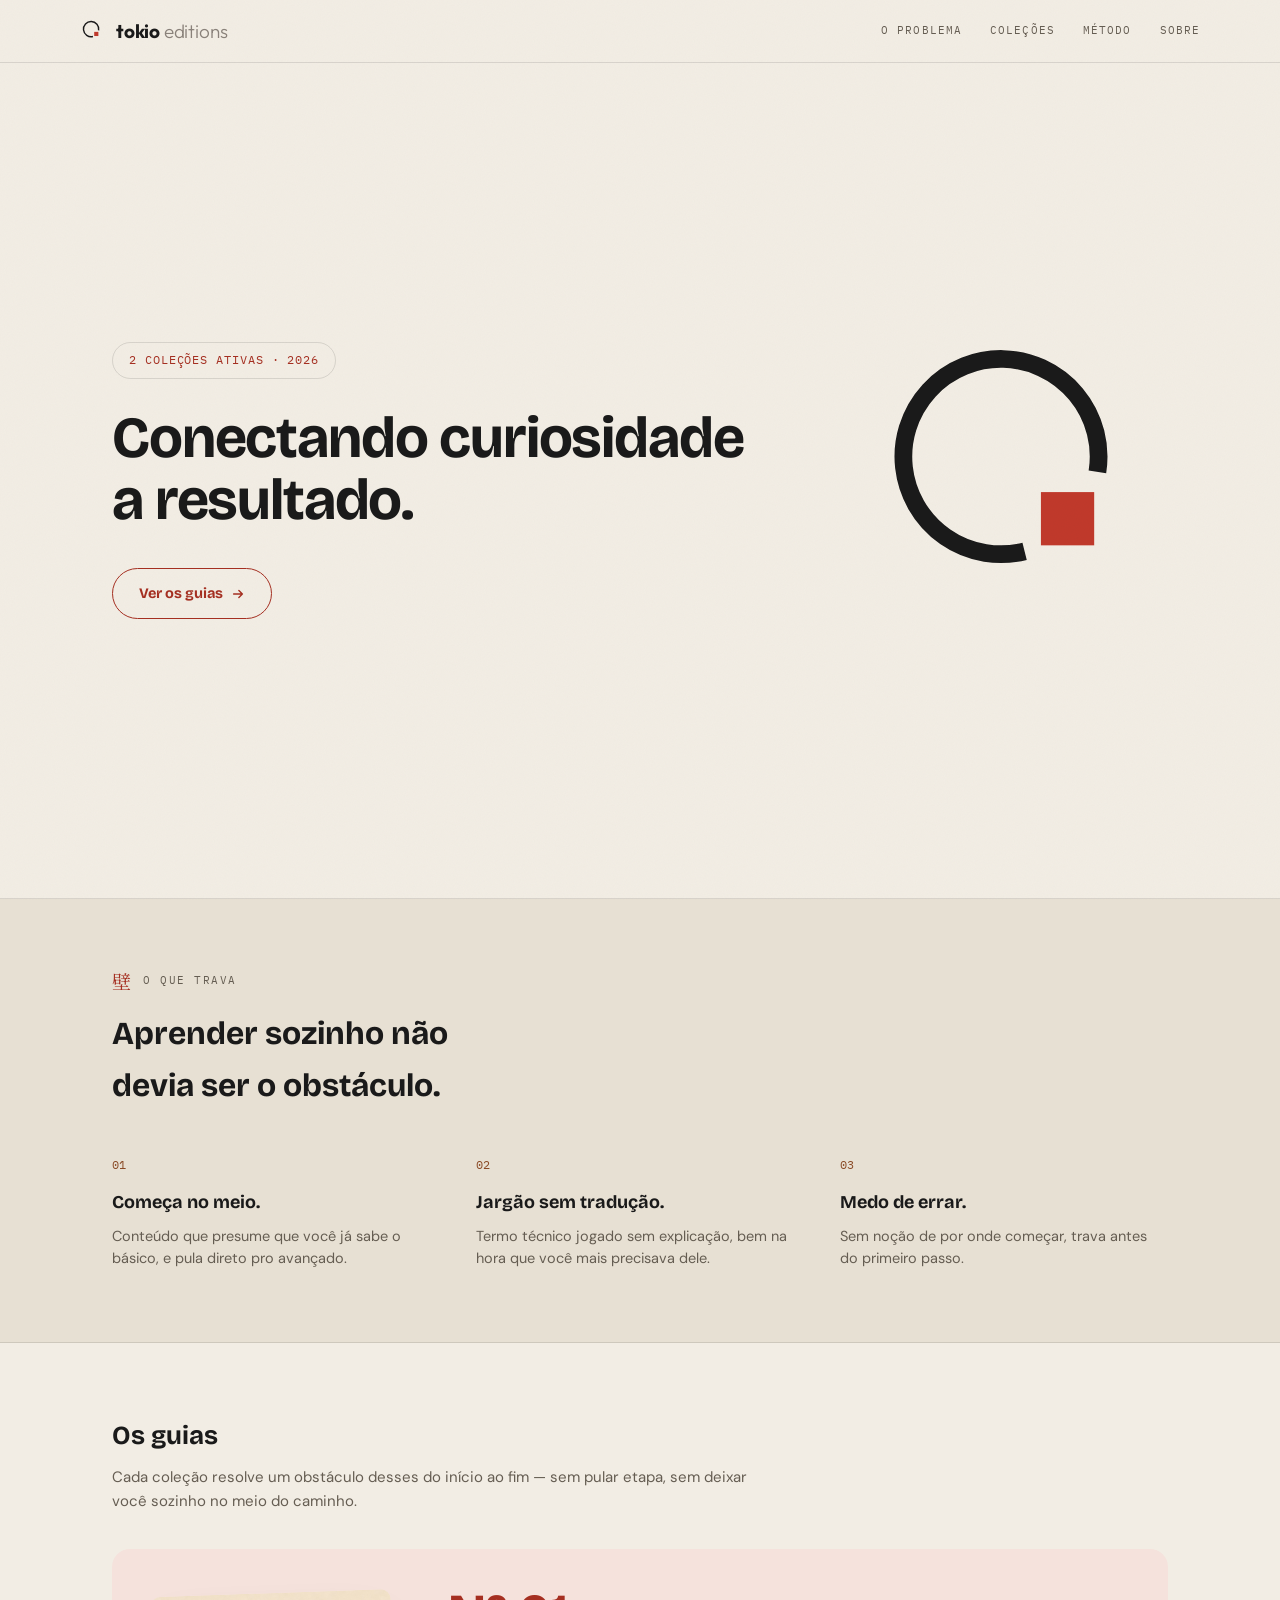
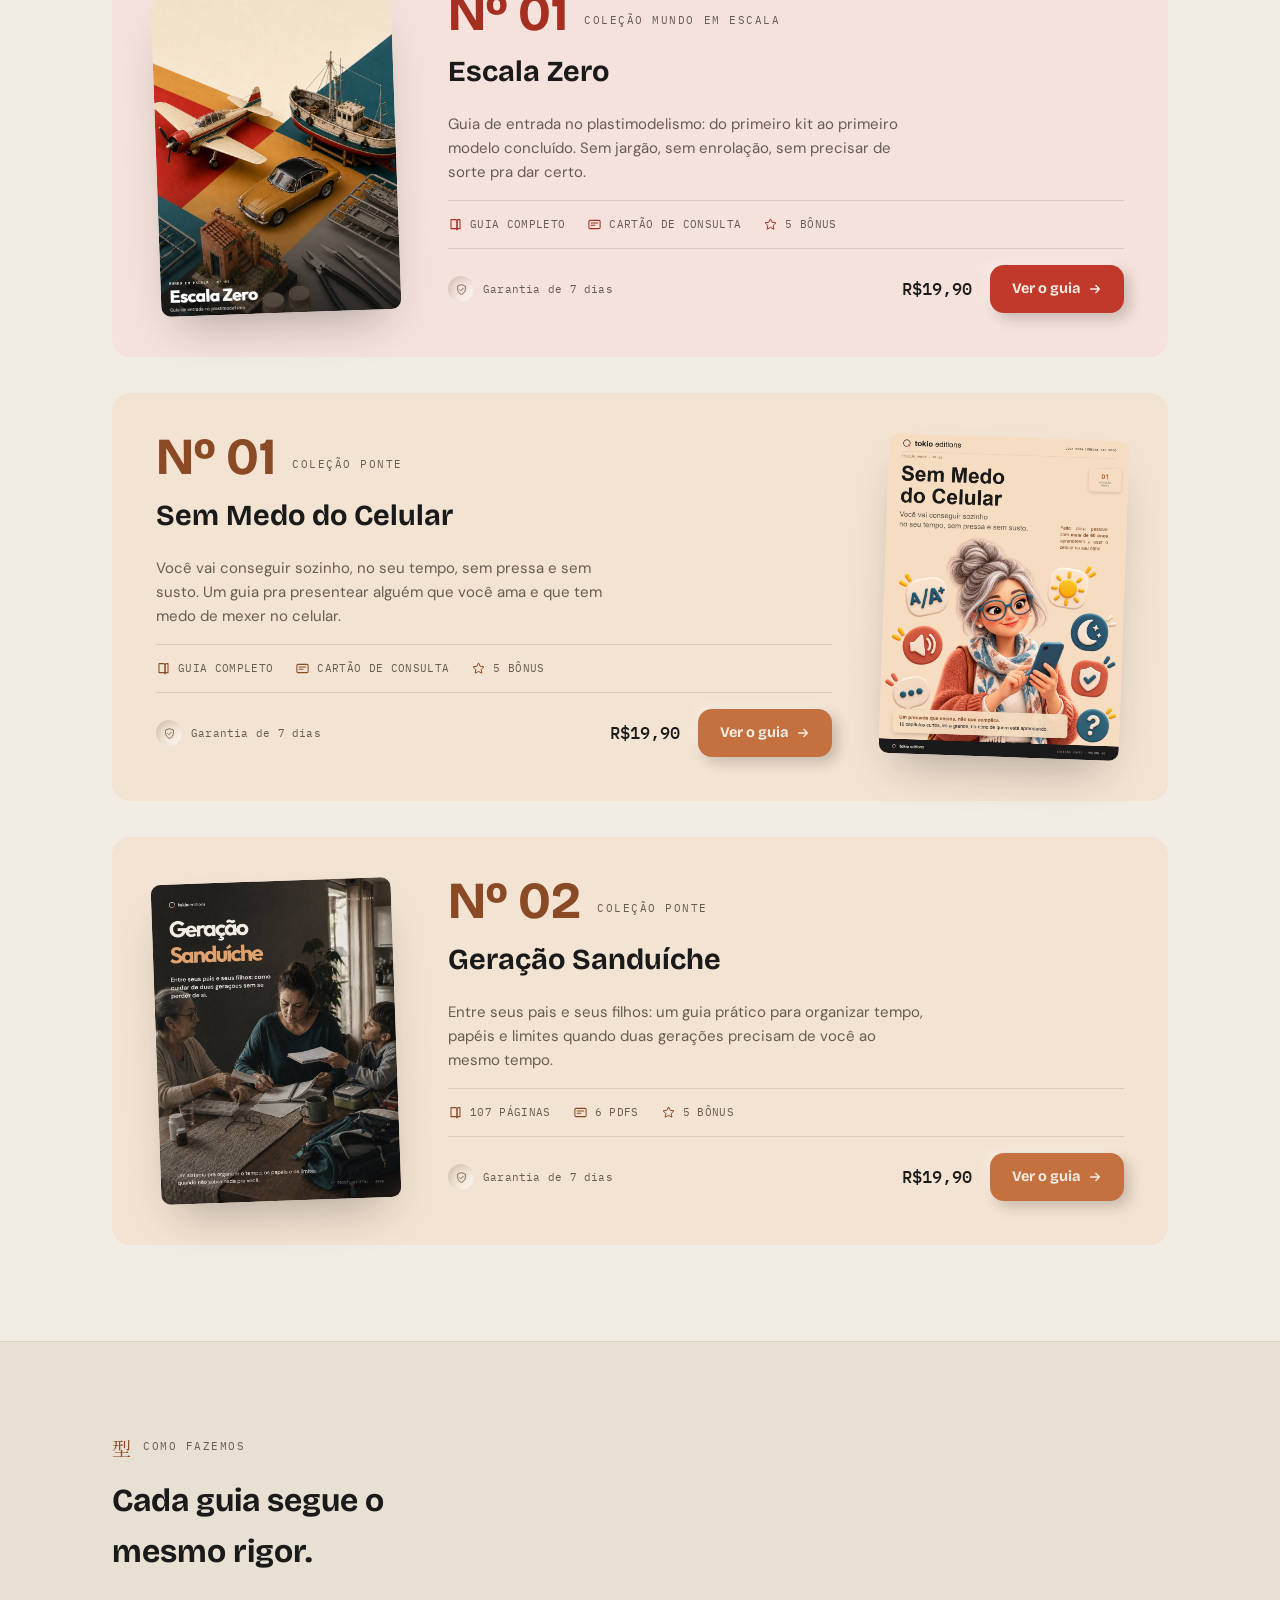
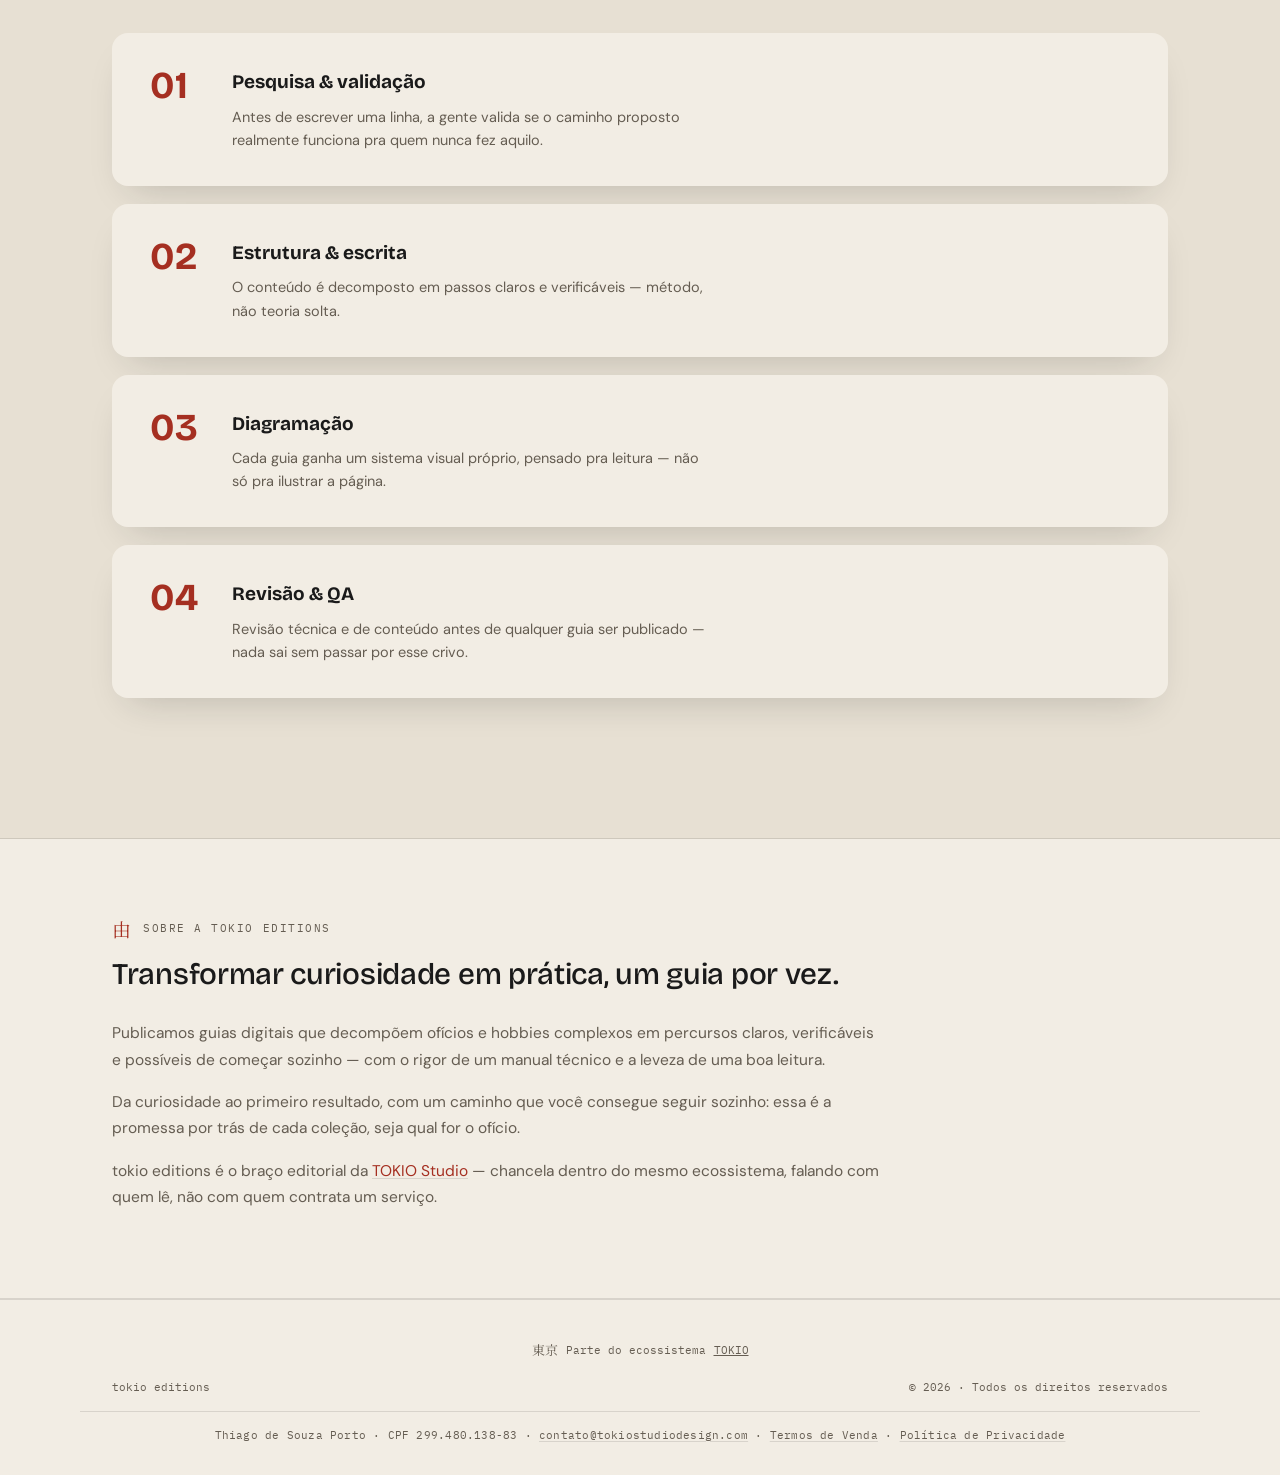
==== commit 6b8ffbca: "Add Geração Sanduíche landing page" ====
--- a/index.html
+++ b/index.html
@@ -6,6 +6,24 @@
 <link rel="canonical" href="https://www.tokioeditions.com/" />
 <meta name="google-site-verification" content="LDpckQ_X6MD0rOmAD_hs_c6ShRJPse93hZKIE2ILy10" />
 <meta name="facebook-domain-verification" content="lmwhfi9kv2pemvjoxelbdr2x198jin" />
+
+<!-- Meta Pixel Code -->
+<script>
+!function(f,b,e,v,n,t,s)
+{if(f.fbq)return;n=f.fbq=function(){n.callMethod?
+n.callMethod.apply(n,arguments):n.queue.push(arguments)};
+if(!f._fbq)f._fbq=n;n.push=n;n.loaded=!0;n.version='2.0';
+n.queue=[];t=b.createElement(e);t.async=!0;
+t.src=v;s=b.getElementsByTagName(e)[0];
+s.parentNode.insertBefore(t,s)}(window, document,'script',
+'https://connect.facebook.net/en_US/fbevents.js');
+fbq('init', '1375226887389900');
+fbq('track', 'PageView');
+</script>
+<noscript><img height="1" width="1" style="display:none"
+src="https://www.facebook.com/tr?id=1375226887389900&ev=PageView&noscript=1"
+/></noscript>
+<!-- End Meta Pixel Code -->
 <title>tokio editions — guias práticos, sem enrolação</title>
 <meta name="description" content="Editora independente de guias práticos: do plastimodelismo ao primeiro contato com o celular. Sem jargão, sem economês, passo a passo."/>
 
@@ -396,6 +414,41 @@
           </div>
         </div>
       </article>
+
+      <article class="colecao ponte">
+        <a class="colecao-media-link" href="geracao-sanduiche.html" tabindex="-1" aria-hidden="true">
+          <div class="colecao-media">
+            <img src="assets/geracao-sanduiche/produto/ebook-capa.jpg" alt="Capa do e-book Geração Sanduíche" loading="lazy"/>
+          </div>
+        </a>
+        <div class="colecao-panel">
+          <div class="colecao-eyebrow">
+            <span class="num">Nº 02</span>
+            <div>
+              <p class="kicker">Coleção Ponte</p>
+            </div>
+          </div>
+          <h3><a href="geracao-sanduiche.html" style="color:inherit;text-decoration:none;">Geração Sanduíche</a></h3>
+          <p class="colecao-hook">Entre seus pais e seus filhos: um guia prático para organizar tempo, papéis e limites quando duas gerações precisam de você ao mesmo tempo.</p>
+          <div class="colecao-includes">
+            <span class="item"><svg viewBox="0 0 20 20" fill="none" xmlns="http://www.w3.org/2000/svg" aria-hidden="true"><path d="M4 3.5h6a2 2 0 0 1 2 2V17a1.5 1.5 0 0 0-1.5-1.5H4V3.5Z" stroke="currentColor" stroke-width="1.4" stroke-linejoin="round"/><path d="M16 3.5h-2a2 2 0 0 0-2 2V17a1.5 1.5 0 0 1 1.5-1.5H16V3.5Z" stroke="currentColor" stroke-width="1.4" stroke-linejoin="round"/></svg>107 páginas</span>
+            <span class="item"><svg viewBox="0 0 20 20" fill="none" xmlns="http://www.w3.org/2000/svg" aria-hidden="true"><rect x="2.5" y="4.5" width="15" height="11" rx="1.5" stroke="currentColor" stroke-width="1.4"/><path d="M5.5 8h9M5.5 11h5" stroke="currentColor" stroke-width="1.4" stroke-linecap="round"/></svg>6 PDFs</span>
+            <span class="item"><svg viewBox="0 0 20 20" fill="none" xmlns="http://www.w3.org/2000/svg" aria-hidden="true"><path d="M10 2.5l2.24 4.54 5.01.73-3.63 3.53.86 4.99L10 13.9l-4.48 2.36.86-4.99-3.63-3.53 5.01-.73L10 2.5Z" stroke="currentColor" stroke-width="1.3" stroke-linejoin="round"/></svg>5 bônus</span>
+          </div>
+          <div class="colecao-foot">
+            <span class="colecao-badge">
+              <span class="icon-well"><svg viewBox="0 0 20 20" fill="none" xmlns="http://www.w3.org/2000/svg" aria-hidden="true"><path d="M10 2.5l6 2.2v4.6c0 4-2.6 6.8-6 8.2-3.4-1.4-6-4.2-6-8.2V4.7l6-2.2Z" stroke="currentColor" stroke-width="1.3" stroke-linejoin="round"/><path d="M7.3 10l1.9 1.9 3.5-3.9" stroke="currentColor" stroke-width="1.3" stroke-linecap="round" stroke-linejoin="round"/></svg></span>
+              Garantia de 7 dias
+            </span>
+            <div class="colecao-cta">
+              <span class="colecao-price">R$19,90</span>
+              <a class="colecao-btn" href="geracao-sanduiche.html">Ver o guia
+                <svg viewBox="0 0 16 16" fill="none" xmlns="http://www.w3.org/2000/svg" aria-hidden="true"><path d="M3 8h10M9 4l4 4-4 4" stroke="currentColor" stroke-width="1.6" stroke-linecap="round" stroke-linejoin="round"/></svg>
+              </a>
+            </div>
+          </div>
+        </div>
+      </article>
     </div>
   </div>
 </section>
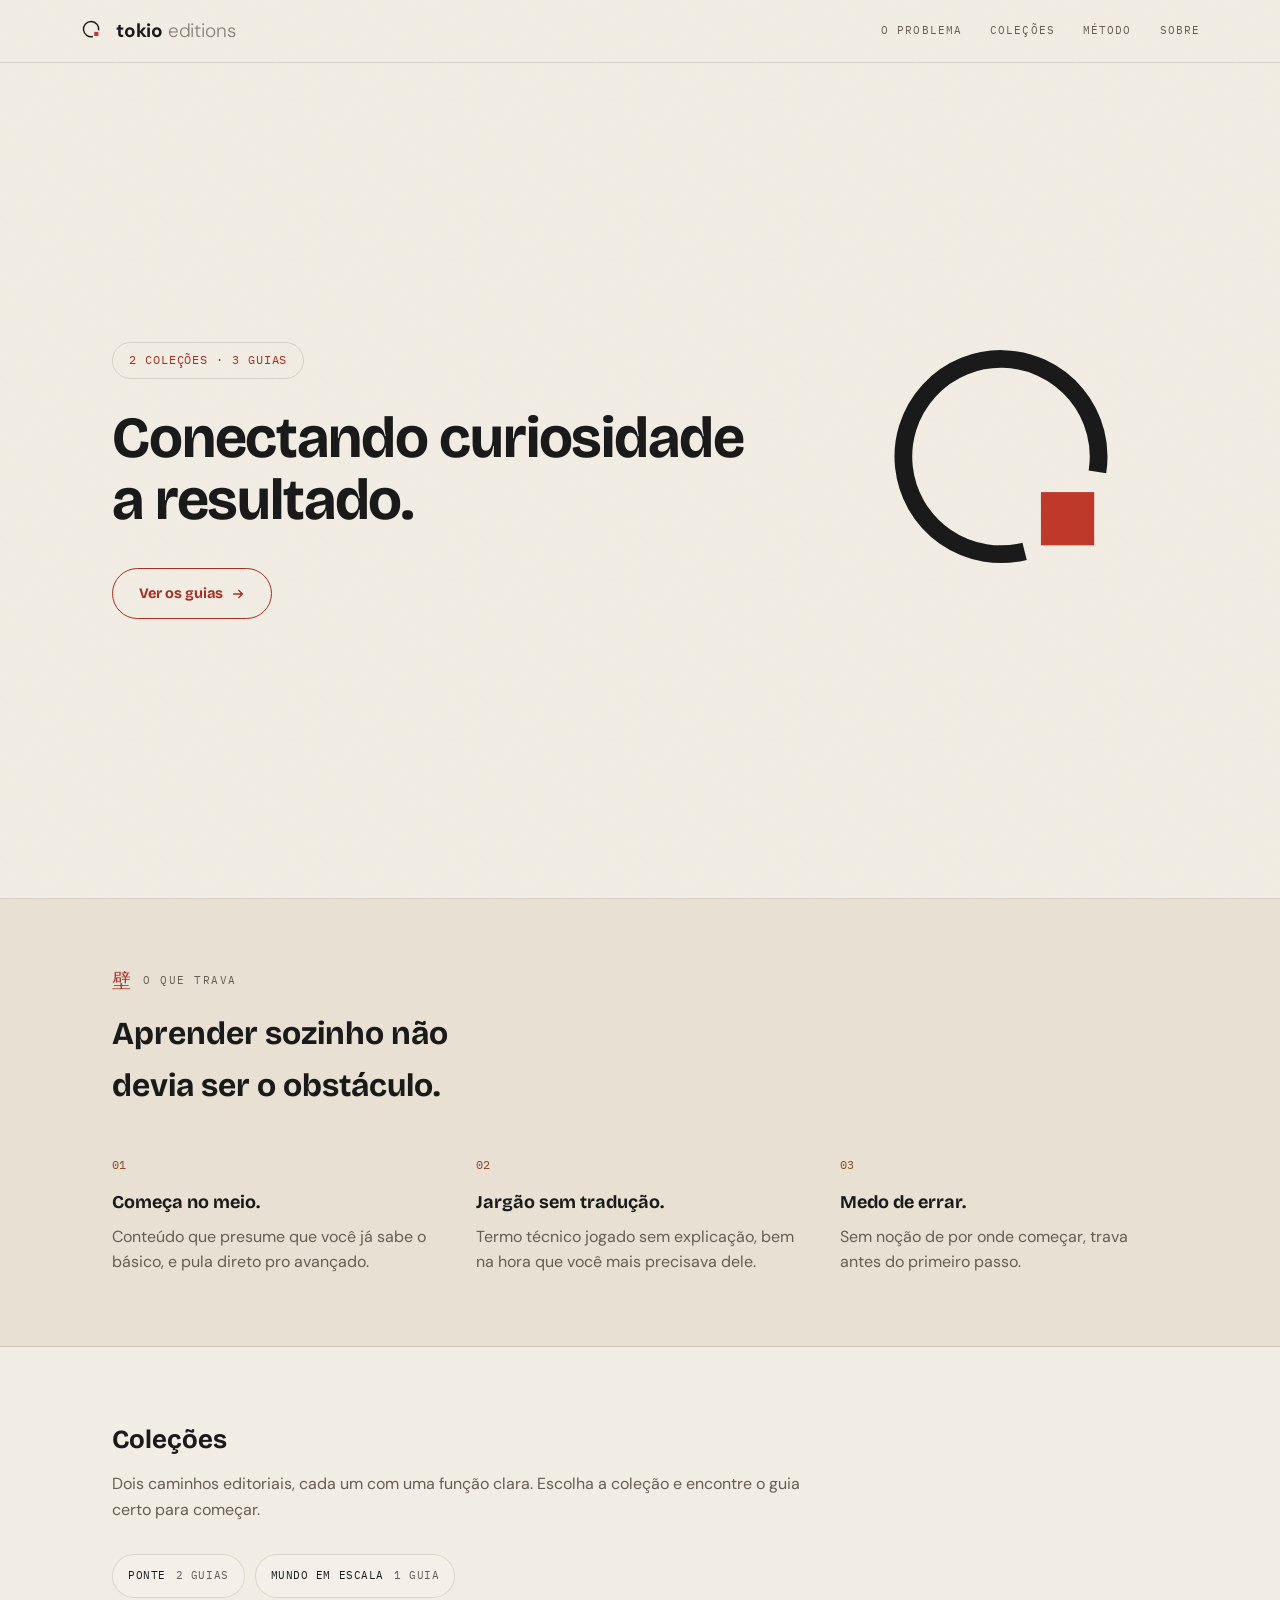
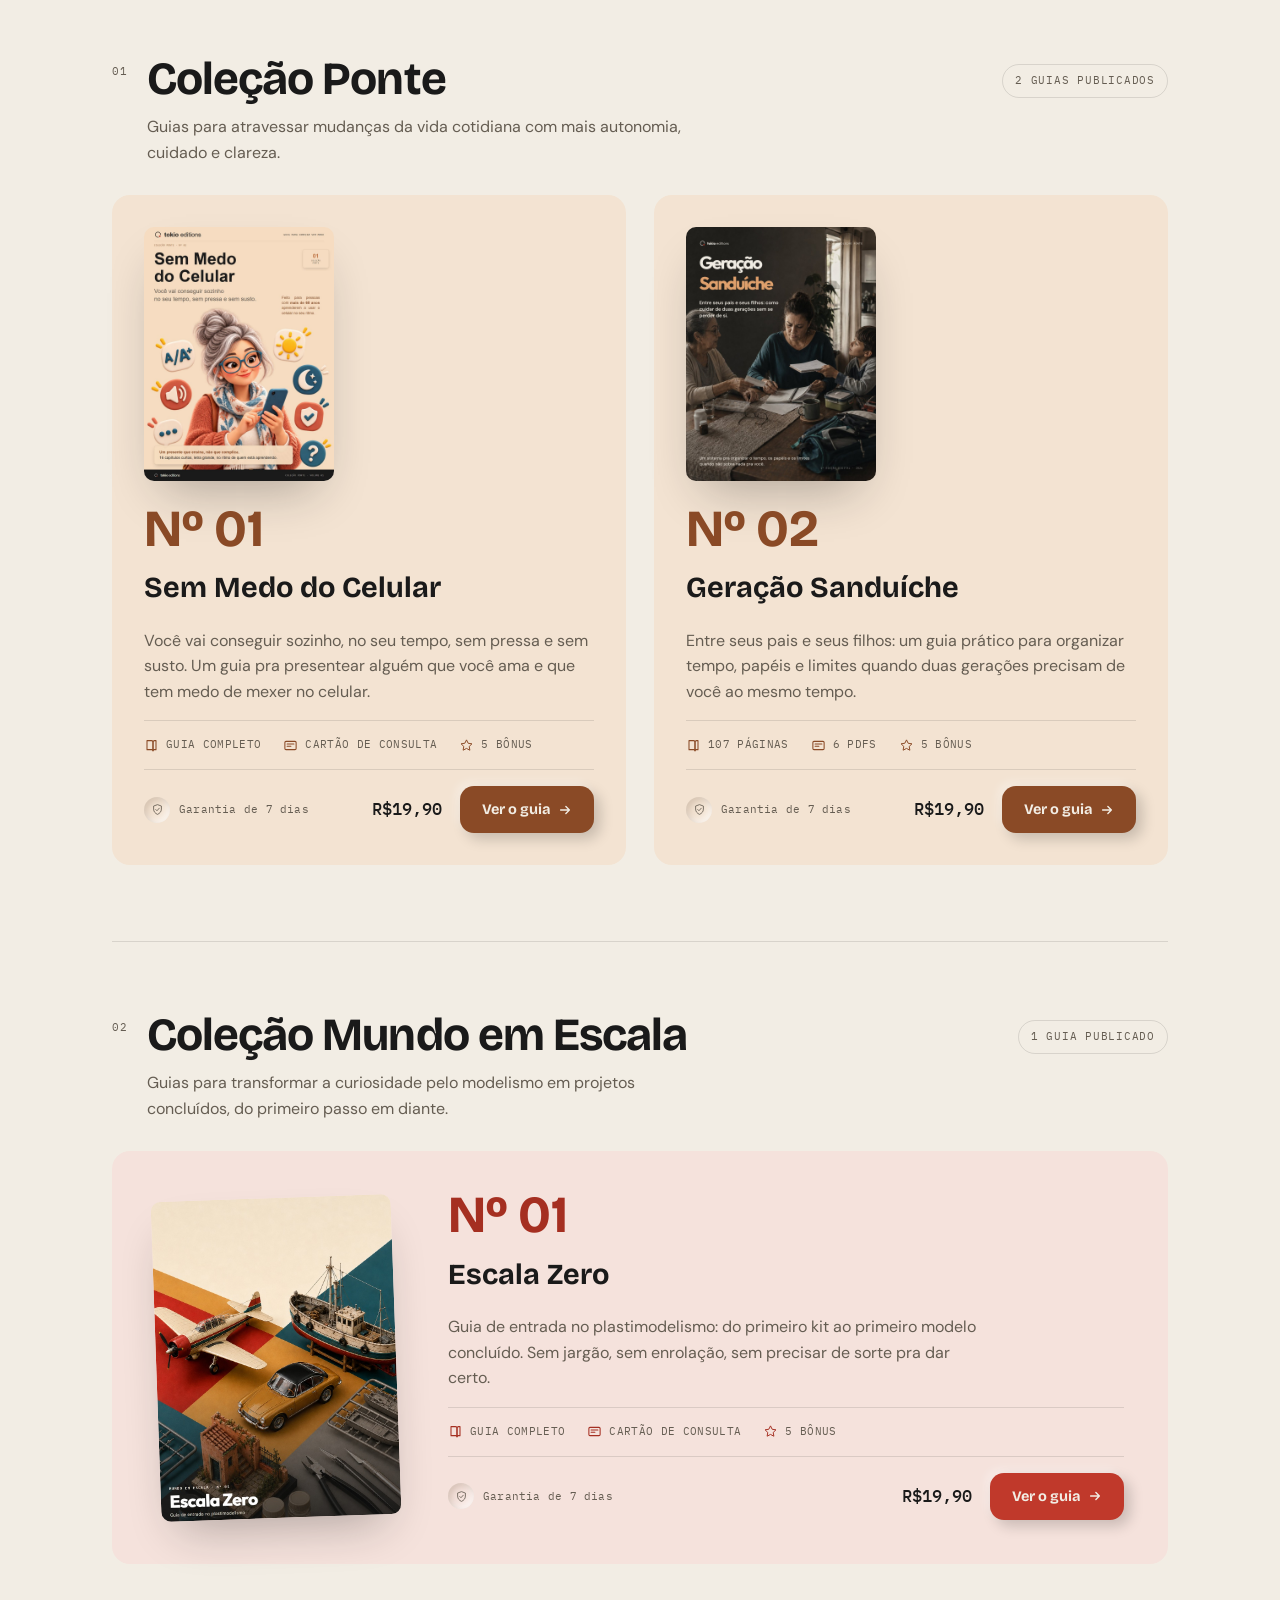
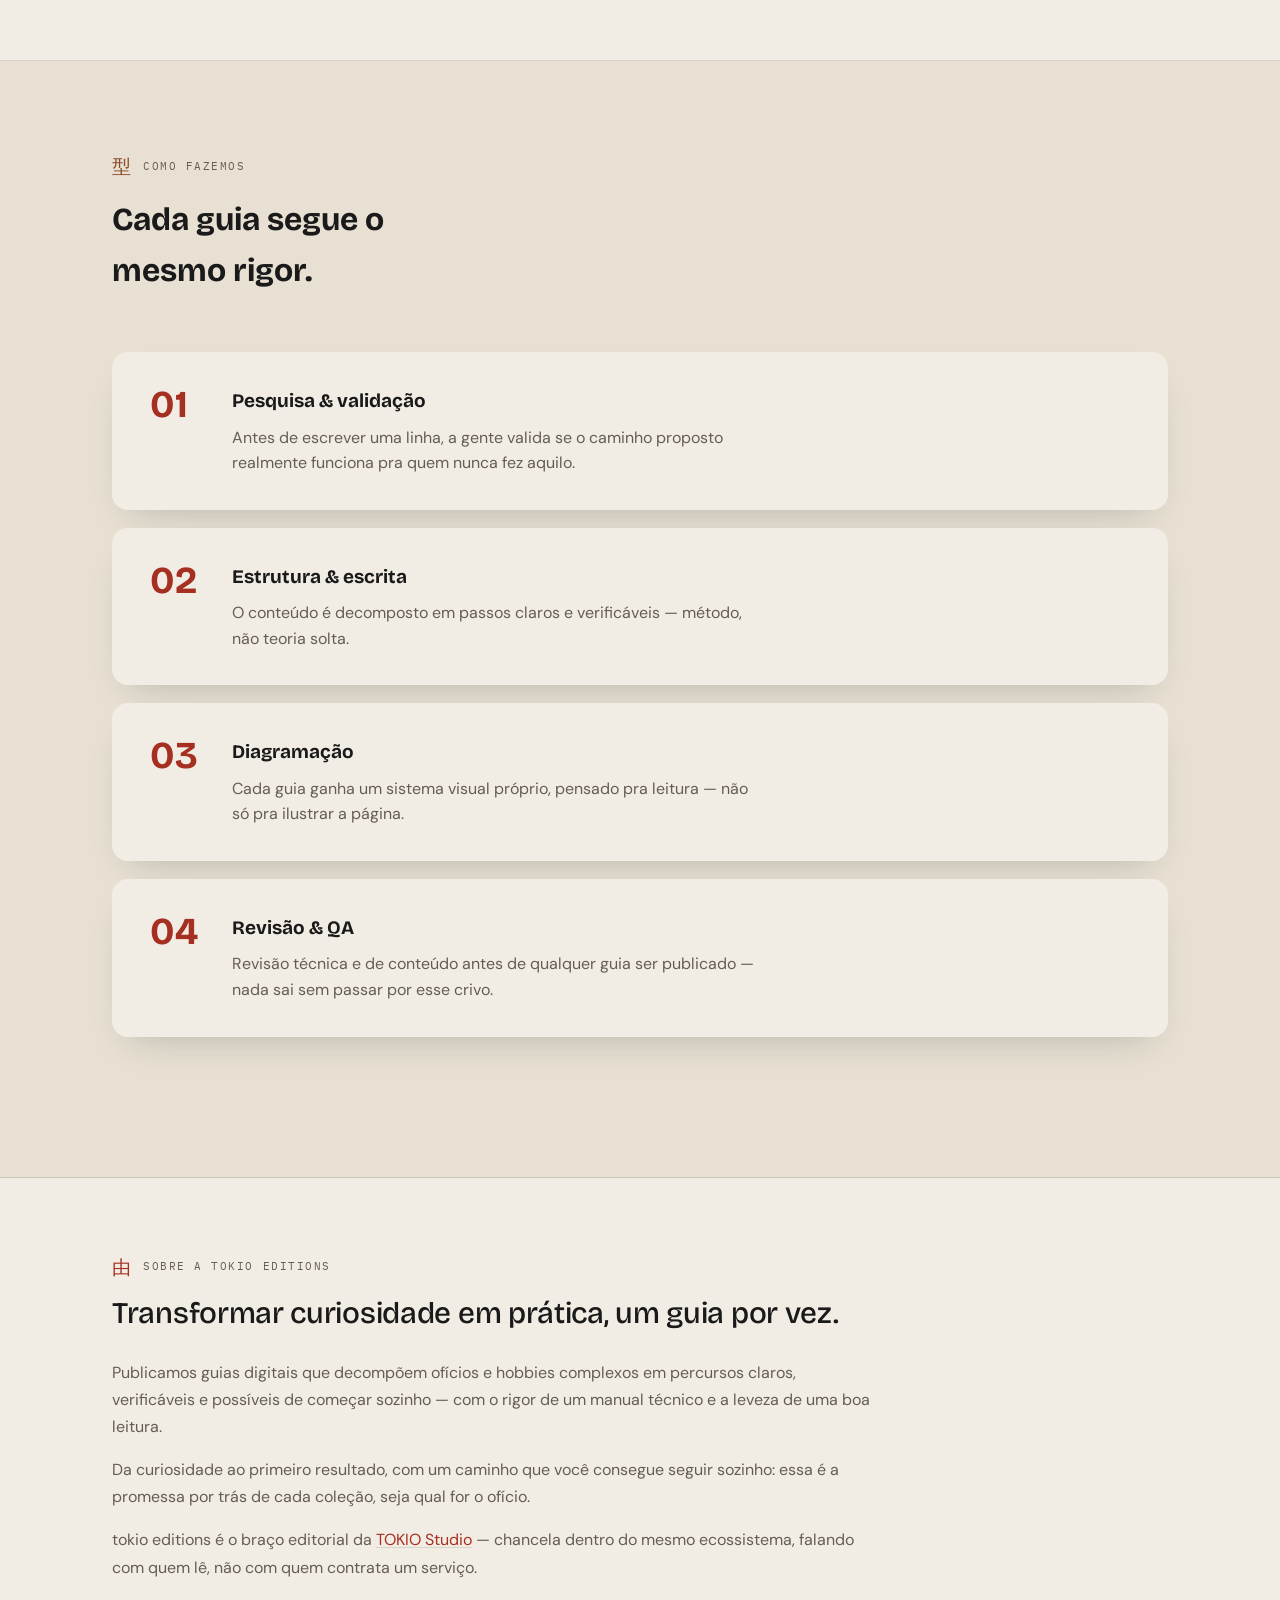
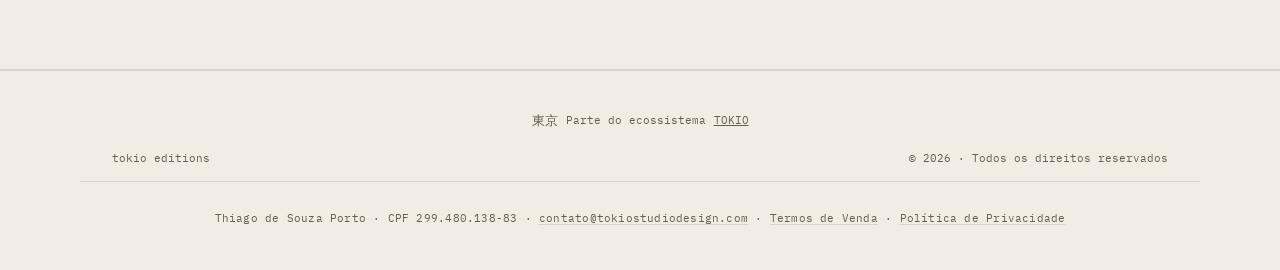
==== commit 5ebe73e1: "Organize homepage catalog by collection" ====
--- a/index.html
+++ b/index.html
@@ -25,7 +25,7 @@
 /></noscript>
 <!-- End Meta Pixel Code -->
 <title>tokio editions — guias práticos, sem enrolação</title>
-<meta name="description" content="Editora independente de guias práticos: do plastimodelismo ao primeiro contato com o celular. Sem jargão, sem economês, passo a passo."/>
+<meta name="description" content="Guias práticos organizados em duas coleções: Ponte, para desafios da vida cotidiana, e Mundo em Escala, para começar no plastimodelismo."/>
 
 <link rel="icon" type="image/svg+xml" href="assets/tokio-editions_favicon.svg"/>
 <link rel="icon" type="image/png" sizes="32x32" href="assets/tokio-editions_favicon_32px.png"/>
@@ -34,29 +34,43 @@
 <meta property="og:type" content="website"/>
 <meta property="og:site_name" content="tokio editions"/>
 <meta property="og:title" content="tokio editions — guias práticos, sem enrolação"/>
-<meta property="og:description" content="Editora independente de guias práticos: do plastimodelismo ao primeiro contato com o celular. Sem jargão, sem economês, passo a passo."/>
+<meta property="og:description" content="Guias práticos da coleção Ponte e da coleção Mundo em Escala. Conteúdo direto, organizado e feito para acompanhar cada etapa."/>
 <meta property="og:image" content="https://www.tokioeditions.com/assets/v1-og.jpg"/>
 <meta property="og:url" content="https://www.tokioeditions.com/"/>
 <meta property="og:locale" content="pt_BR"/>
 <meta name="twitter:card" content="summary_large_image"/>
 <meta name="twitter:title" content="tokio editions — guias práticos, sem enrolação"/>
-<meta name="twitter:description" content="Editora independente de guias práticos. Sem jargão, sem economês, passo a passo."/>
+<meta name="twitter:description" content="Duas coleções, três guias práticos e um caminho claro do começo ao resultado."/>
 <meta name="twitter:image" content="https://www.tokioeditions.com/assets/v1-og.jpg"/>
 
 <script type="application/ld+json">
 {
   "@context": "https://schema.org",
-  "@type": "Organization",
-  "name": "tokio editions",
-  "url": "https://www.tokioeditions.com/",
-  "logo": "https://www.tokioeditions.com/assets/tokio-editions_favicon_64px.png",
-  "sameAs": ["https://tokiostudiodesign.com"]
+  "@graph": [
+    {
+      "@type": "Organization",
+      "name": "tokio editions",
+      "url": "https://www.tokioeditions.com/",
+      "logo": "https://www.tokioeditions.com/assets/tokio-editions_favicon_64px.png",
+      "sameAs": ["https://tokiostudiodesign.com"]
+    },
+    {
+      "@type": "ItemList",
+      "name": "Guias da tokio editions",
+      "numberOfItems": 3,
+      "itemListElement": [
+        {"@type":"ListItem","position":1,"name":"Sem Medo do Celular","url":"https://www.tokioeditions.com/sem-medo-do-celular.html"},
+        {"@type":"ListItem","position":2,"name":"Geração Sanduíche","url":"https://www.tokioeditions.com/geracao-sanduiche.html"},
+        {"@type":"ListItem","position":3,"name":"Escala Zero","url":"https://www.tokioeditions.com/escala-zero.html"}
+      ]
+    }
+  ]
 }
 </script>
 
 <link rel="preconnect" href="https://fonts.googleapis.com">
 <link rel="preconnect" href="https://fonts.gstatic.com" crossorigin>
-<link href="https://fonts.googleapis.com/css2?family=DM+Sans:ital,wght@0,400;0,500;0,700;1,400&family=IBM+Plex+Mono:wght@400;500&family=Bricolage+Grotesque:wght@300;400;500;700&family=Outfit:wght@300;700&family=Noto+Serif+JP:wght@400&display=swap" rel="stylesheet">
+<link href="https://fonts.googleapis.com/css2?family=DM+Sans:ital,wght@0,400;0,500;0,700;1,400&family=IBM+Plex+Mono:wght@400;500&family=Bricolage+Grotesque:wght@300;400;500;700&display=swap" rel="stylesheet">
 <style>
   :root{
     --ink:#1A1A1A;
@@ -77,7 +91,7 @@
     --neu-dark: rgba(154,130,108,.32);
     --display:'Bricolage Grotesque',sans-serif;
     --body:'DM Sans',sans-serif;
-    --wordmark:'Outfit',sans-serif;
+    --wordmark:'DM Sans',sans-serif;
     --mono:'IBM Plex Mono',monospace;
     --ease: cubic-bezier(.16,.8,.24,1);
   }
@@ -85,12 +99,12 @@
   html{scroll-behavior:smooth;}
   @media (prefers-reduced-motion: reduce){ html{scroll-behavior:auto;} }
   body{margin:0;background:var(--bone);color:var(--ink);font-family:var(--body);font-size:17px;line-height:1.6;-webkit-font-smoothing:antialiased;}
-  h1,h2,h3{font-family:var(--display);margin:0;}
+  h1,h2,h3,h4{font-family:var(--display);margin:0;}
   p{margin:0;}
   img{max-width:100%;height:auto;display:block;}
   a{color:inherit;}
   .wrap{max-width:1120px;margin:0 auto;padding:0 32px;}
-  @media (max-width:640px){ .wrap{padding:0 20px;} }
+  @media (max-width:640px){ .wrap{padding:0 24px;} }
 
   .grain{position:fixed;inset:0;pointer-events:none;z-index:999;opacity:.035;mix-blend-mode:multiply;
     background-image:url("data:image/svg+xml;utf8,<svg xmlns='http://www.w3.org/2000/svg' width='160' height='160'><filter id='n'><feTurbulence type='fractalNoise' baseFrequency='0.9' numOctaves='2' stitchTiles='stitch'/></filter><rect width='100%25' height='100%25' filter='url(%23n)'/></svg>");
@@ -133,7 +147,7 @@
   @media (prefers-reduced-motion: reduce){ .reveal{opacity:1;transform:none;transition:none;} }
 
   .section-label{display:flex;align-items:center;gap:12px;margin:0 0 18px;}
-  .section-label .kanji-lg{font-family:'Noto Serif JP',serif;font-size:19px;color:var(--katana-deep);line-height:1;}
+  .section-label .kanji-lg{font-family:'Yu Mincho','MS Mincho',serif;font-size:19px;color:var(--katana-deep);line-height:1;}
   .section-label.rust .kanji-lg{color:var(--rust-deep);}
 
   .kanji-lg,.foot-credit .kanji{position:relative;cursor:help;}
@@ -178,12 +192,12 @@
   .problema-item:nth-child(3){transition-delay:.16s;}
   .problema-item .n{font-family:var(--mono);font-size:12px;color:var(--rust-deep);margin-bottom:14px;}
   .problema-item .t{font-family:var(--display);font-weight:700;font-size:18px;margin-bottom:8px;}
-  .problema-item .d{font-size:14.5px;color:var(--ash-onlight);line-height:1.55;max-width:32ch;}
+  .problema-item .d{font-size:16px;color:var(--ash-onlight);line-height:1.55;max-width:32ch;}
 
   .catalog{padding:72px 0 96px;background:var(--bone);border-bottom:1px solid var(--bone-line);}
-  .catalog-head{margin:0 0 36px;max-width:56ch;}
+  .catalog-head{margin:0 0 32px;max-width:60ch;}
   .catalog-head h2{font-size:clamp(21px,2.4vw,26px);font-weight:700;margin-bottom:10px;}
-  .catalog-head p{font-size:15px;color:var(--ash-onlight);line-height:1.55;}
+  .catalog-head p{font-size:16px;color:var(--ash-onlight);line-height:1.6;}
 
   .metodo{padding:96px 0 140px;background:var(--bone-dim);border-bottom:1px solid var(--bone-line);}
   .metodo h2{font-size:clamp(24px,3vw,32px);font-weight:700;max-width:18ch;margin-bottom:56px;}
@@ -200,28 +214,49 @@
   @media (max-width:640px){ .metodo-row .num{font-size:28px;width:auto;} }
   .metodo-row .body{display:flex;flex-direction:column;gap:8px;}
   .metodo-row .t{font-family:var(--display);font-weight:700;font-size:19px;}
-  .metodo-row .d{font-size:14.5px;color:var(--ash-onlight);line-height:1.6;max-width:48ch;}
+  .metodo-row .d{font-size:16px;color:var(--ash-onlight);line-height:1.6;max-width:48ch;}
 
   .sobre{padding:80px 0 88px;background:var(--bone);border-bottom:1px solid var(--bone-line);}
   .sobre-inner{max-width:64ch;}
   .sobre blockquote{margin:0 0 28px;font-family:var(--display);font-weight:500;font-size:clamp(22px,3vw,30px);line-height:1.2;letter-spacing:-0.01em;}
-  .sobre p{font-size:15.5px;color:var(--ash-onlight);line-height:1.7;margin-bottom:16px;}
+  .sobre p{font-size:16px;color:var(--ash-onlight);line-height:1.7;margin-bottom:16px;}
   .sobre p:last-child{margin-bottom:0;}
   .sobre a{color:var(--katana-deep);text-decoration:underline;text-decoration-color:var(--bone-line);text-underline-offset:2px;}
 
-  .colecoes-list{display:flex;flex-direction:column;gap:36px;}
+  .collection-index{display:flex;flex-wrap:wrap;gap:10px;margin-bottom:58px;}
+  .collection-index a{display:inline-flex;align-items:center;gap:10px;min-height:44px;padding:9px 15px;border:1px solid var(--bone-line);border-radius:999px;background:rgba(255,255,255,.2);font-family:var(--mono);font-size:11px;letter-spacing:.05em;text-decoration:none;text-transform:uppercase;transition:border-color .15s var(--ease),background .15s var(--ease),transform .15s var(--ease);}
+  .collection-index a:hover{transform:translateY(-1px);border-color:var(--katana-deep);background:var(--katana-tint);}
+  .collection-index .count{color:var(--ash-onlight);}
+  .collection-groups{display:flex;flex-direction:column;gap:76px;}
+  .collection-group{scroll-margin-top:96px;}
+  .collection-group + .collection-group{padding-top:70px;border-top:1px solid var(--bone-line);}
+  .collection-group-head{display:grid;grid-template-columns:minmax(0,1fr) auto;align-items:end;gap:28px;margin-bottom:30px;}
+  .collection-group-title{display:flex;align-items:flex-start;gap:18px;}
+  .collection-group-title .index{padding-top:7px;font-family:var(--mono);font-size:11px;letter-spacing:.12em;color:var(--ash-onlight);}
+  .collection-group-head h3{font-size:clamp(30px,4vw,46px);line-height:1;letter-spacing:-.02em;}
+  .collection-group-head p{max-width:52ch;margin-top:12px;color:var(--ash-onlight);font-size:16px;line-height:1.6;}
+  .collection-group-count{align-self:start;margin-top:8px;padding:7px 12px;border:1px solid var(--bone-line);border-radius:999px;font-family:var(--mono);font-size:11px;letter-spacing:.07em;color:var(--ash-onlight);text-transform:uppercase;white-space:nowrap;}
+  .collection-grid{display:grid;gap:28px;}
+  .collection-grid.two-up{grid-template-columns:repeat(2,minmax(0,1fr));}
+  .collection-grid.single{grid-template-columns:1fr;}
   .colecao{display:flex;align-items:center;gap:52px;padding:44px;border-radius:18px;position:relative;}
-  .colecao:nth-child(even){flex-direction:row-reverse;}
   .colecao.escala{background:var(--katana-tint);}
   .colecao.ponte{background:var(--rust-tint);}
+  .collection-grid.two-up .colecao{align-items:stretch;flex-direction:column;padding:32px;gap:28px;}
   @media (max-width:860px){
+    .collection-groups{gap:56px;}
+    .collection-group + .collection-group{padding-top:54px;}
+    .collection-group-head{grid-template-columns:1fr;gap:12px;}
+    .collection-group-count{justify-self:start;margin-top:0;}
+    .collection-grid.two-up{grid-template-columns:1fr;}
     .colecao{flex-direction:column!important;padding:26px;gap:26px;}
   }
 
   .colecao-media-link{flex:0 0 240px;display:block;border-radius:10px;text-decoration:none;}
   @media (max-width:860px){ .colecao-media-link{flex:0 0 auto;width:100%;max-width:220px;} }
   .colecao-media{aspect-ratio:3/4;overflow:hidden;border-radius:10px;box-shadow:0 24px 48px -18px rgba(26,26,26,.32);transform:rotate(-2deg);transition:transform .25s var(--ease);}
-  .colecao:nth-child(even) .colecao-media{transform:rotate(2deg);}
+  .collection-grid.two-up .colecao-media{transform:none;}
+  .collection-grid.two-up .colecao-media-link{flex:0 0 auto;width:100%;max-width:190px;align-self:flex-start;}
   .colecao:hover .colecao-media{transform:rotate(0deg) scale(1.015);}
   @media (max-width:860px){ .colecao-media{transform:none!important;} }
   .colecao-media img{width:100%;height:100%;object-fit:cover;object-position:center;}
@@ -233,8 +268,8 @@
   .colecao.escala .colecao-eyebrow .num{color:var(--katana-deep);}
   .colecao.ponte .colecao-eyebrow .num{color:var(--rust-deep);}
   .colecao-eyebrow .kicker{margin:0 0 4px;}
-  .colecao-panel h3{font-size:clamp(23px,2.6vw,29px);font-weight:700;}
-  .colecao-hook{font-size:15px;color:var(--ash-onlight);line-height:1.6;max-width:48ch;}
+  .colecao-panel h4{font-size:clamp(23px,2.6vw,29px);font-weight:700;}
+  .colecao-hook{font-size:16px;color:var(--ash-onlight);line-height:1.6;max-width:48ch;}
 
   .colecao-includes{display:flex;gap:22px;flex-wrap:wrap;padding:15px 0;border-top:1px solid var(--bone-line);border-bottom:1px solid var(--bone-line);}
   .colecao-includes .item{display:flex;align-items:center;gap:7px;font-family:var(--mono);font-size:11px;letter-spacing:.03em;color:var(--ash-onlight);text-transform:uppercase;}
@@ -242,7 +277,7 @@
   .colecao.escala .colecao-includes svg{color:var(--katana-deep);}
   .colecao.ponte .colecao-includes svg{color:var(--rust-deep);}
 
-  .colecao-foot{display:flex;align-items:center;justify-content:space-between;flex-wrap:wrap;gap:16px;}
+  .colecao-foot{display:flex;align-items:center;justify-content:space-between;flex-wrap:wrap;gap:16px;margin-top:auto;}
   .colecao-badge{display:inline-flex;align-items:center;gap:9px;font-family:var(--mono);font-size:10.5px;letter-spacing:.02em;color:var(--ash-onlight);}
   .colecao-badge .icon-well{display:inline-flex;align-items:center;justify-content:center;width:26px;height:26px;border-radius:9999px;flex:none;box-shadow:inset 3px 3px 6px var(--neu-dark),inset -3px -3px 6px var(--neu-light);}
   .colecao-badge svg{width:13px;height:13px;flex:none;}
@@ -250,7 +285,7 @@
   .colecao-price{font-family:var(--mono);font-size:16.5px;font-weight:500;}
   .colecao-btn{display:inline-flex;align-items:center;gap:8px;font-family:var(--display);font-weight:700;font-size:14.5px;text-decoration:none;color:var(--bone);padding:12px 22px;border-radius:14px;box-shadow:6px 6px 14px rgba(0,0,0,.18),-4px -4px 10px rgba(255,255,255,.35);transition:transform .15s var(--ease),box-shadow .15s var(--ease);}
   .colecao.escala .colecao-btn{background:var(--katana);}
-  .colecao.ponte .colecao-btn{background:var(--rust);}
+  .colecao.ponte .colecao-btn{background:var(--rust-deep);}
   .colecao-btn:hover{transform:translateY(-2px);box-shadow:8px 8px 20px rgba(0,0,0,.22),-5px -5px 12px rgba(255,255,255,.4);}
   .colecao-btn:active{transform:translateY(1px);box-shadow:inset 4px 4px 9px rgba(0,0,0,.28),inset -3px -3px 7px rgba(255,255,255,.2);}
   .colecao-btn svg{width:14px;height:14px;transition:transform .15s var(--ease);}
@@ -258,8 +293,9 @@
 
   footer{padding:40px 0 30px;border-top:1px solid var(--bone-line);}
   .foot-credit{font-family:var(--mono);font-size:11px;color:var(--ash-onlight);text-align:center;margin-bottom:18px;display:flex;align-items:center;justify-content:center;gap:8px;}
-  .kanji{font-family:'Noto Serif JP',serif;font-size:13px;}
+  .kanji{font-family:'Yu Mincho','MS Mincho',serif;font-size:13px;}
   .foot-row{display:flex;justify-content:space-between;font-family:var(--mono);font-size:11px;color:var(--ash-onlight);flex-wrap:wrap;gap:8px;}
+  .foot-row a,.foot-legal a{display:inline-flex;align-items:center;min-height:44px;}
   .foot-legal{margin-top:14px;padding-top:14px;border-top:1px solid var(--bone-line);font-family:var(--mono);font-size:10.5px;letter-spacing:.02em;color:var(--ash-onlight);text-align:center;line-height:1.8;}
   .foot-legal a{color:var(--ash-onlight);text-decoration:underline;text-decoration-color:var(--bone-line);text-underline-offset:2px;}
   .foot-legal a:hover{color:var(--katana-deep);}
@@ -296,7 +332,7 @@
 <section class="hero">
   <div class="wrap">
     <div class="hero-content">
-      <span class="badge">2 coleções ativas · 2026</span>
+      <span class="badge">2 coleções · 3 guias</span>
       <h1>Conectando curiosidade a resultado.</h1>
       <a class="hero-cta" href="#colecoes">Ver os guias
         <svg viewBox="0 0 16 16" fill="none" xmlns="http://www.w3.org/2000/svg" aria-hidden="true"><path d="M3 8h10M9 4l4 4-4 4" stroke="currentColor" stroke-width="1.6" stroke-linecap="round" stroke-linejoin="round"/></svg>
@@ -340,60 +376,40 @@
 <section class="catalog" id="colecoes">
   <div class="wrap">
     <div class="catalog-head reveal">
-      <h2>Os guias</h2>
-      <p>Cada coleção resolve um obstáculo desses do início ao fim — sem pular etapa, sem deixar você sozinho no meio do caminho.</p>
-    </div>
-
-    <div class="colecoes-list">
-      <article class="colecao escala">
-        <a class="colecao-media-link" href="escala-zero.html" tabindex="-1" aria-hidden="true">
+      <h2>Coleções</h2>
+      <p>Dois caminhos editoriais, cada um com uma função clara. Escolha a coleção e encontre o guia certo para começar.</p>
+    </div>
+
+    <nav class="collection-index reveal" aria-label="Navegar entre coleções">
+      <a href="#colecao-ponte">Ponte <span class="count">2 guias</span></a>
+      <a href="#colecao-mundo-em-escala">Mundo em Escala <span class="count">1 guia</span></a>
+    </nav>
+
+    <div class="collection-groups">
+      <section class="collection-group" id="colecao-ponte" aria-labelledby="titulo-colecao-ponte">
+        <header class="collection-group-head reveal">
+          <div class="collection-group-title">
+            <span class="index">01</span>
+            <div>
+              <h3 id="titulo-colecao-ponte">Coleção Ponte</h3>
+              <p>Guias para atravessar mudanças da vida cotidiana com mais autonomia, cuidado e clareza.</p>
+            </div>
+          </div>
+          <span class="collection-group-count">2 guias publicados</span>
+        </header>
+
+        <div class="collection-grid two-up">
+          <article class="colecao ponte">
+        <a class="colecao-media-link" href="sem-medo-do-celular.html" tabindex="-1" aria-hidden="true">
           <div class="colecao-media">
-            <img src="assets/capa-escala-zero.jpg" alt="Capa do e-book Escala Zero" loading="lazy"/>
+            <img src="assets/ponte/capa-sem-medo-do-celular.jpg" alt="Capa do e-book Sem Medo do Celular" loading="lazy"/>
           </div>
         </a>
         <div class="colecao-panel">
           <div class="colecao-eyebrow">
             <span class="num">Nº 01</span>
-            <div>
-              <p class="kicker">Coleção Mundo em Escala</p>
-            </div>
-          </div>
-          <h3><a href="escala-zero.html" style="color:inherit;text-decoration:none;">Escala Zero</a></h3>
-          <p class="colecao-hook">Guia de entrada no plastimodelismo: do primeiro kit ao primeiro modelo concluído. Sem jargão, sem enrolação, sem precisar de sorte pra dar certo.</p>
-          <div class="colecao-includes">
-            <span class="item"><svg viewBox="0 0 20 20" fill="none" xmlns="http://www.w3.org/2000/svg" aria-hidden="true"><path d="M4 3.5h6a2 2 0 0 1 2 2V17a1.5 1.5 0 0 0-1.5-1.5H4V3.5Z" stroke="currentColor" stroke-width="1.4" stroke-linejoin="round"/><path d="M16 3.5h-2a2 2 0 0 0-2 2V17a1.5 1.5 0 0 1 1.5-1.5H16V3.5Z" stroke="currentColor" stroke-width="1.4" stroke-linejoin="round"/></svg>Guia completo</span>
-            <span class="item"><svg viewBox="0 0 20 20" fill="none" xmlns="http://www.w3.org/2000/svg" aria-hidden="true"><rect x="2.5" y="4.5" width="15" height="11" rx="1.5" stroke="currentColor" stroke-width="1.4"/><path d="M5.5 8h9M5.5 11h5" stroke="currentColor" stroke-width="1.4" stroke-linecap="round"/></svg>Cartão de consulta</span>
-            <span class="item"><svg viewBox="0 0 20 20" fill="none" xmlns="http://www.w3.org/2000/svg" aria-hidden="true"><path d="M10 2.5l2.24 4.54 5.01.73-3.63 3.53.86 4.99L10 13.9l-4.48 2.36.86-4.99-3.63-3.53 5.01-.73L10 2.5Z" stroke="currentColor" stroke-width="1.3" stroke-linejoin="round"/></svg>5 bônus</span>
-          </div>
-          <div class="colecao-foot">
-            <span class="colecao-badge">
-              <span class="icon-well"><svg viewBox="0 0 20 20" fill="none" xmlns="http://www.w3.org/2000/svg" aria-hidden="true"><path d="M10 2.5l6 2.2v4.6c0 4-2.6 6.8-6 8.2-3.4-1.4-6-4.2-6-8.2V4.7l6-2.2Z" stroke="currentColor" stroke-width="1.3" stroke-linejoin="round"/><path d="M7.3 10l1.9 1.9 3.5-3.9" stroke="currentColor" stroke-width="1.3" stroke-linecap="round" stroke-linejoin="round"/></svg></span>
-              Garantia de 7 dias
-            </span>
-            <div class="colecao-cta">
-              <span class="colecao-price">R$19,90</span>
-              <a class="colecao-btn" href="escala-zero.html">Ver o guia
-                <svg viewBox="0 0 16 16" fill="none" xmlns="http://www.w3.org/2000/svg" aria-hidden="true"><path d="M3 8h10M9 4l4 4-4 4" stroke="currentColor" stroke-width="1.6" stroke-linecap="round" stroke-linejoin="round"/></svg>
-              </a>
-            </div>
-          </div>
-        </div>
-      </article>
-
-      <article class="colecao ponte">
-        <a class="colecao-media-link" href="sem-medo-do-celular.html" tabindex="-1" aria-hidden="true">
-          <div class="colecao-media">
-            <img src="assets/ponte/capa-sem-medo-do-celular.jpg" alt="Capa do e-book Sem Medo do Celular" loading="lazy"/>
-          </div>
-        </a>
-        <div class="colecao-panel">
-          <div class="colecao-eyebrow">
-            <span class="num">Nº 01</span>
-            <div>
-              <p class="kicker">Coleção Ponte</p>
-            </div>
-          </div>
-          <h3><a href="sem-medo-do-celular.html" style="color:inherit;text-decoration:none;">Sem Medo do Celular</a></h3>
+          </div>
+          <h4><a href="sem-medo-do-celular.html" style="color:inherit;text-decoration:none;">Sem Medo do Celular</a></h4>
           <p class="colecao-hook">Você vai conseguir sozinho, no seu tempo, sem pressa e sem susto. Um guia pra presentear alguém que você ama e que tem medo de mexer no celular.</p>
           <div class="colecao-includes">
             <span class="item"><svg viewBox="0 0 20 20" fill="none" xmlns="http://www.w3.org/2000/svg" aria-hidden="true"><path d="M4 3.5h6a2 2 0 0 1 2 2V17a1.5 1.5 0 0 0-1.5-1.5H4V3.5Z" stroke="currentColor" stroke-width="1.4" stroke-linejoin="round"/><path d="M16 3.5h-2a2 2 0 0 0-2 2V17a1.5 1.5 0 0 1 1.5-1.5H16V3.5Z" stroke="currentColor" stroke-width="1.4" stroke-linejoin="round"/></svg>Guia completo</span>
@@ -413,9 +429,9 @@
             </div>
           </div>
         </div>
-      </article>
-
-      <article class="colecao ponte">
+          </article>
+
+          <article class="colecao ponte">
         <a class="colecao-media-link" href="geracao-sanduiche.html" tabindex="-1" aria-hidden="true">
           <div class="colecao-media">
             <img src="assets/geracao-sanduiche/produto/ebook-capa.jpg" alt="Capa do e-book Geração Sanduíche" loading="lazy"/>
@@ -424,11 +440,8 @@
         <div class="colecao-panel">
           <div class="colecao-eyebrow">
             <span class="num">Nº 02</span>
-            <div>
-              <p class="kicker">Coleção Ponte</p>
-            </div>
-          </div>
-          <h3><a href="geracao-sanduiche.html" style="color:inherit;text-decoration:none;">Geração Sanduíche</a></h3>
+          </div>
+          <h4><a href="geracao-sanduiche.html" style="color:inherit;text-decoration:none;">Geração Sanduíche</a></h4>
           <p class="colecao-hook">Entre seus pais e seus filhos: um guia prático para organizar tempo, papéis e limites quando duas gerações precisam de você ao mesmo tempo.</p>
           <div class="colecao-includes">
             <span class="item"><svg viewBox="0 0 20 20" fill="none" xmlns="http://www.w3.org/2000/svg" aria-hidden="true"><path d="M4 3.5h6a2 2 0 0 1 2 2V17a1.5 1.5 0 0 0-1.5-1.5H4V3.5Z" stroke="currentColor" stroke-width="1.4" stroke-linejoin="round"/><path d="M16 3.5h-2a2 2 0 0 0-2 2V17a1.5 1.5 0 0 1 1.5-1.5H16V3.5Z" stroke="currentColor" stroke-width="1.4" stroke-linejoin="round"/></svg>107 páginas</span>
@@ -448,7 +461,56 @@
             </div>
           </div>
         </div>
-      </article>
+          </article>
+        </div>
+      </section>
+
+      <section class="collection-group" id="colecao-mundo-em-escala" aria-labelledby="titulo-colecao-mundo-em-escala">
+        <header class="collection-group-head reveal">
+          <div class="collection-group-title">
+            <span class="index">02</span>
+            <div>
+              <h3 id="titulo-colecao-mundo-em-escala">Coleção Mundo em Escala</h3>
+              <p>Guias para transformar a curiosidade pelo modelismo em projetos concluídos, do primeiro passo em diante.</p>
+            </div>
+          </div>
+          <span class="collection-group-count">1 guia publicado</span>
+        </header>
+
+        <div class="collection-grid single">
+          <article class="colecao escala">
+            <a class="colecao-media-link" href="escala-zero.html" tabindex="-1" aria-hidden="true">
+              <div class="colecao-media">
+                <img src="assets/capa-escala-zero.jpg" alt="Capa do e-book Escala Zero" loading="lazy"/>
+              </div>
+            </a>
+            <div class="colecao-panel">
+              <div class="colecao-eyebrow">
+                <span class="num">Nº 01</span>
+              </div>
+              <h4><a href="escala-zero.html" style="color:inherit;text-decoration:none;">Escala Zero</a></h4>
+              <p class="colecao-hook">Guia de entrada no plastimodelismo: do primeiro kit ao primeiro modelo concluído. Sem jargão, sem enrolação, sem precisar de sorte pra dar certo.</p>
+              <div class="colecao-includes">
+                <span class="item"><svg viewBox="0 0 20 20" fill="none" xmlns="http://www.w3.org/2000/svg" aria-hidden="true"><path d="M4 3.5h6a2 2 0 0 1 2 2V17a1.5 1.5 0 0 0-1.5-1.5H4V3.5Z" stroke="currentColor" stroke-width="1.4" stroke-linejoin="round"/><path d="M16 3.5h-2a2 2 0 0 0-2 2V17a1.5 1.5 0 0 1 1.5-1.5H16V3.5Z" stroke="currentColor" stroke-width="1.4" stroke-linejoin="round"/></svg>Guia completo</span>
+                <span class="item"><svg viewBox="0 0 20 20" fill="none" xmlns="http://www.w3.org/2000/svg" aria-hidden="true"><rect x="2.5" y="4.5" width="15" height="11" rx="1.5" stroke="currentColor" stroke-width="1.4"/><path d="M5.5 8h9M5.5 11h5" stroke="currentColor" stroke-width="1.4" stroke-linecap="round"/></svg>Cartão de consulta</span>
+                <span class="item"><svg viewBox="0 0 20 20" fill="none" xmlns="http://www.w3.org/2000/svg" aria-hidden="true"><path d="M10 2.5l2.24 4.54 5.01.73-3.63 3.53.86 4.99L10 13.9l-4.48 2.36.86-4.99-3.63-3.53 5.01-.73L10 2.5Z" stroke="currentColor" stroke-width="1.3" stroke-linejoin="round"/></svg>5 bônus</span>
+              </div>
+              <div class="colecao-foot">
+                <span class="colecao-badge">
+                  <span class="icon-well"><svg viewBox="0 0 20 20" fill="none" xmlns="http://www.w3.org/2000/svg" aria-hidden="true"><path d="M10 2.5l6 2.2v4.6c0 4-2.6 6.8-6 8.2-3.4-1.4-6-4.2-6-8.2V4.7l6-2.2Z" stroke="currentColor" stroke-width="1.3" stroke-linejoin="round"/><path d="M7.3 10l1.9 1.9 3.5-3.9" stroke="currentColor" stroke-width="1.3" stroke-linecap="round" stroke-linejoin="round"/></svg></span>
+                  Garantia de 7 dias
+                </span>
+                <div class="colecao-cta">
+                  <span class="colecao-price">R$19,90</span>
+                  <a class="colecao-btn" href="escala-zero.html">Ver o guia
+                    <svg viewBox="0 0 16 16" fill="none" xmlns="http://www.w3.org/2000/svg" aria-hidden="true"><path d="M3 8h10M9 4l4 4-4 4" stroke="currentColor" stroke-width="1.6" stroke-linecap="round" stroke-linejoin="round"/></svg>
+                  </a>
+                </div>
+              </div>
+            </div>
+          </article>
+        </div>
+      </section>
     </div>
   </div>
 </section>
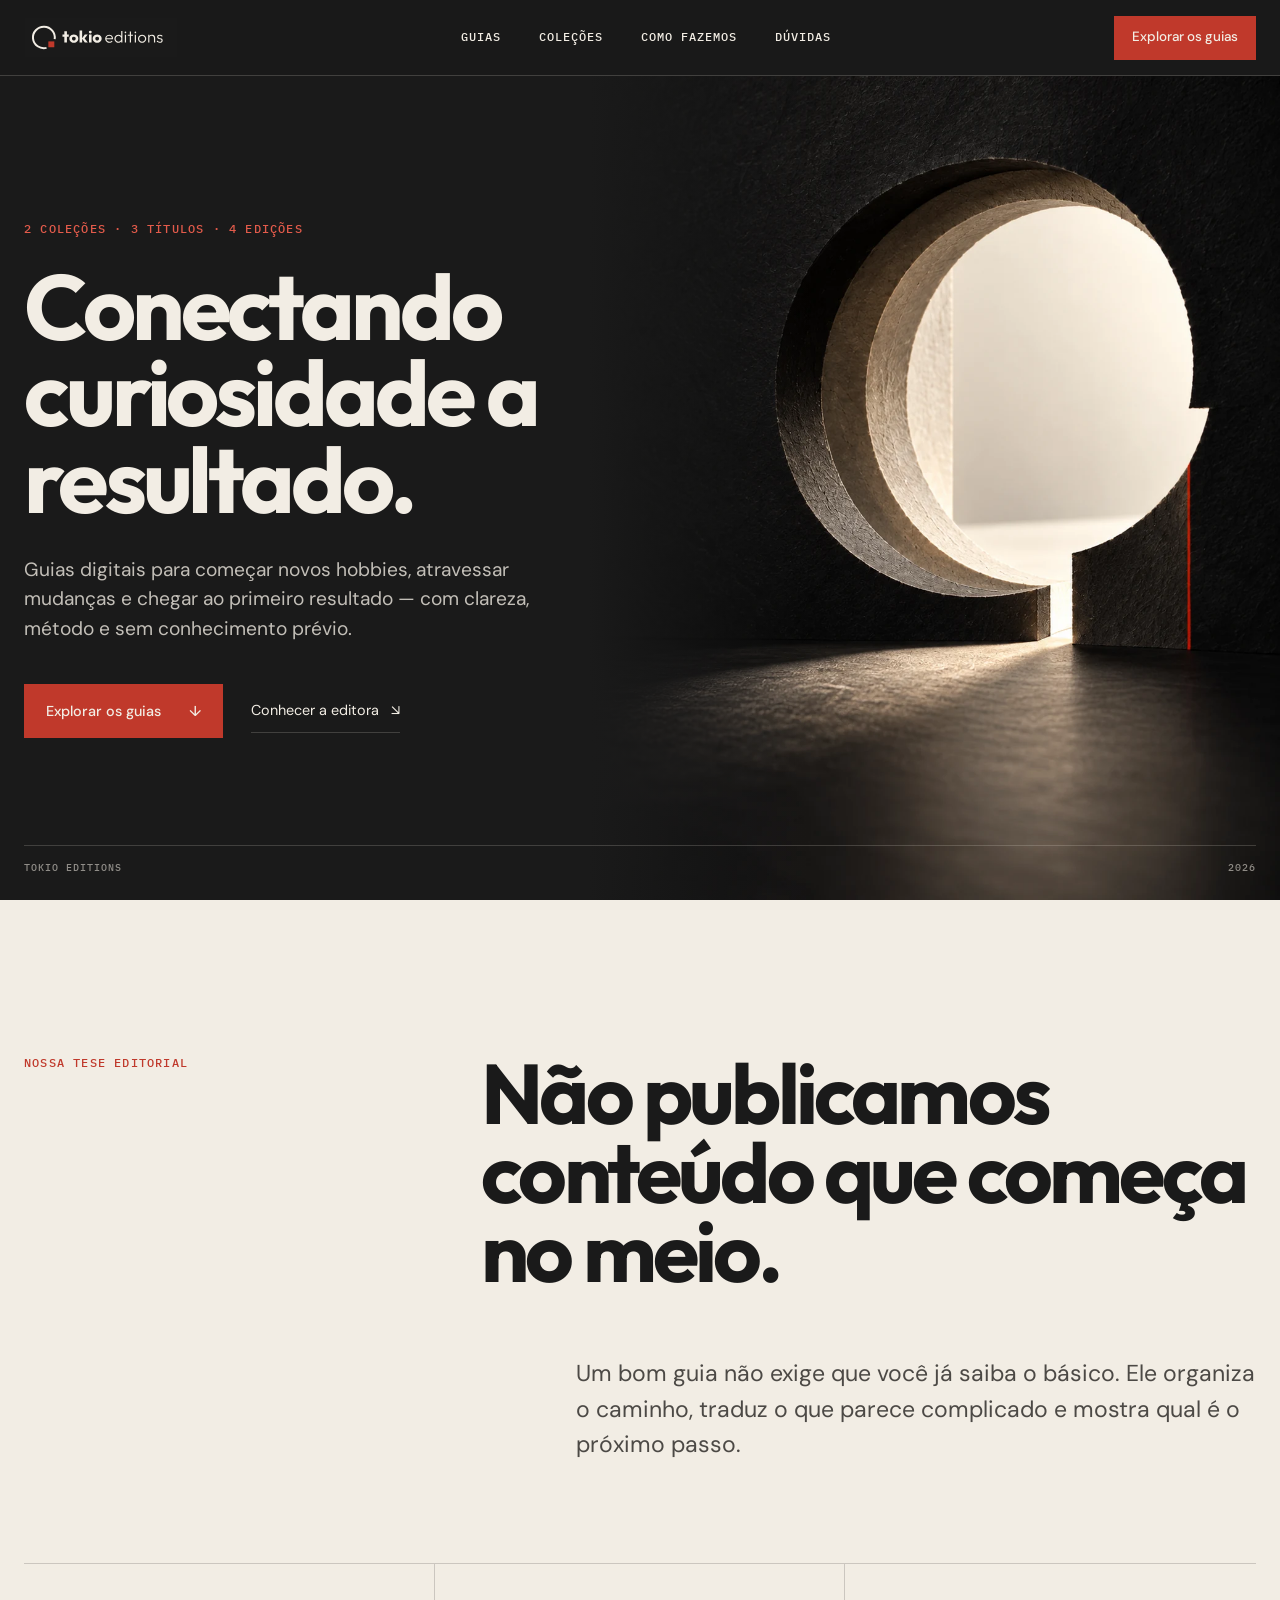
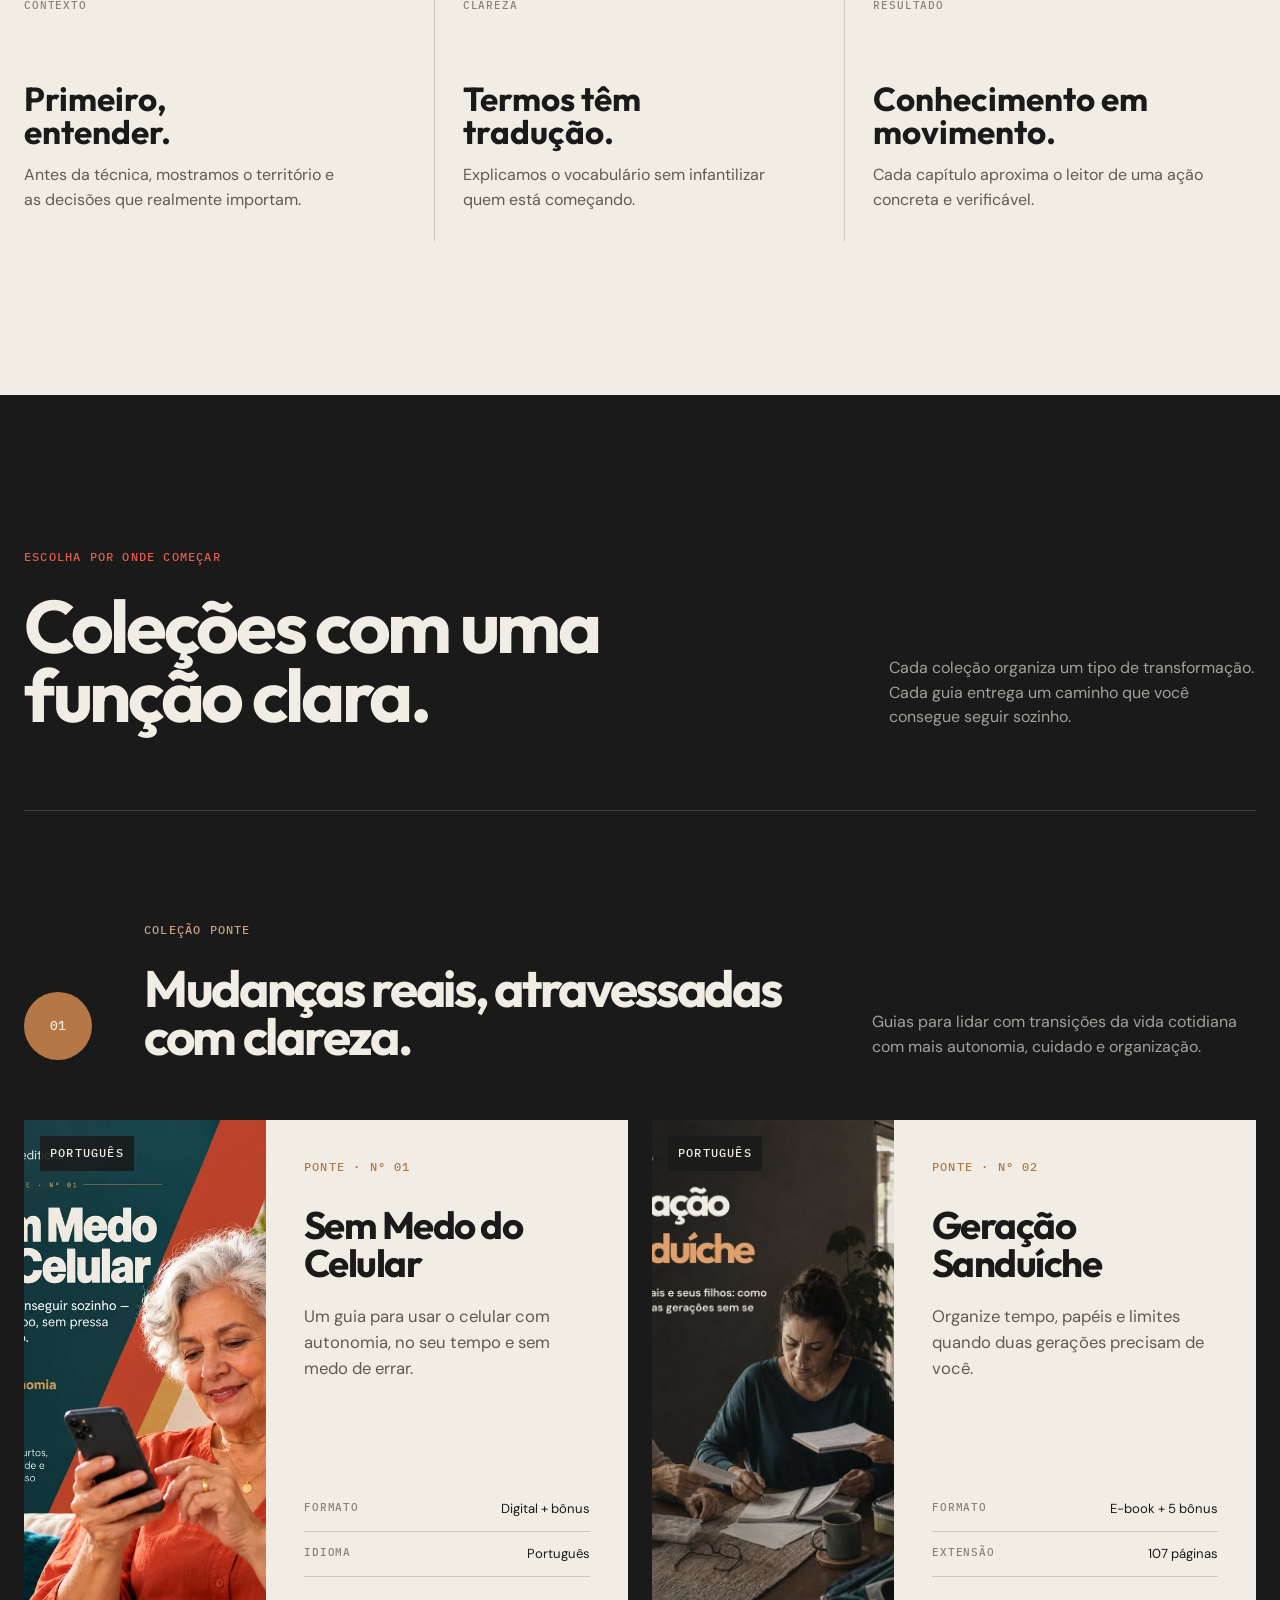
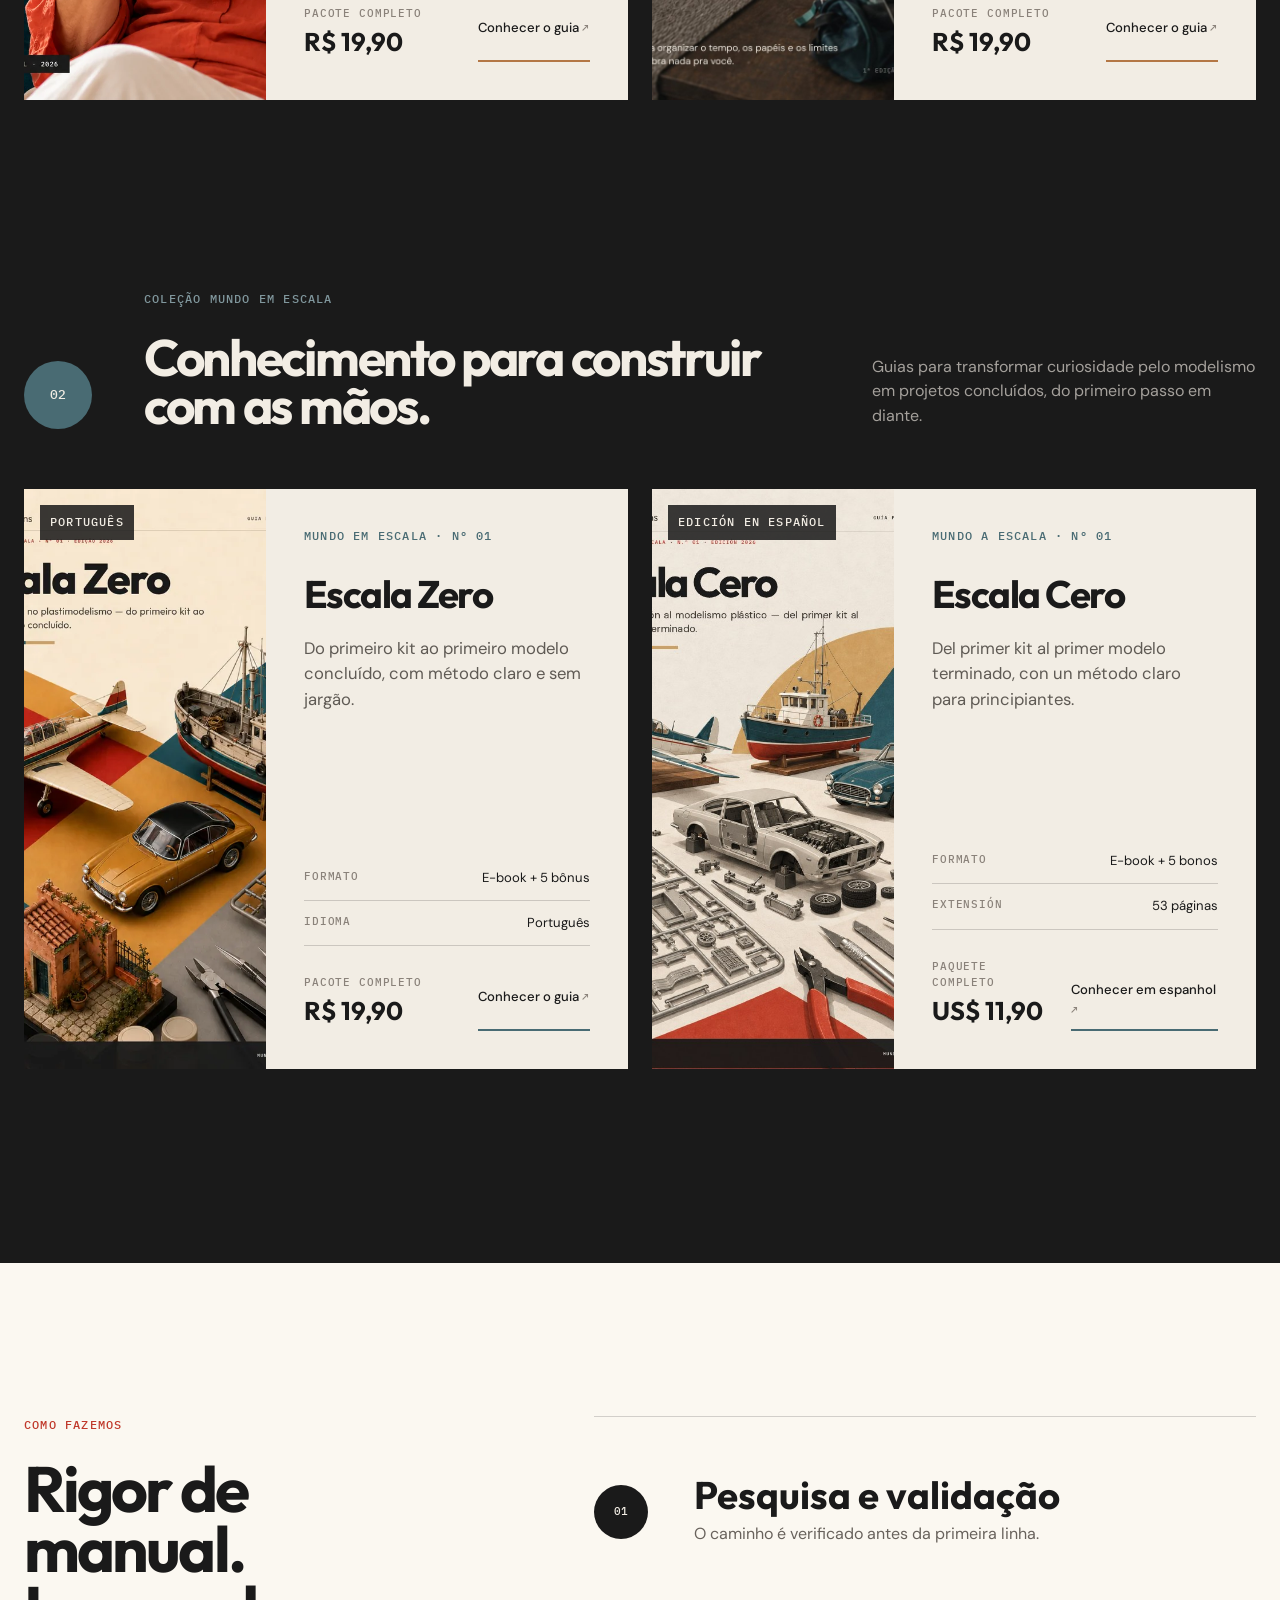
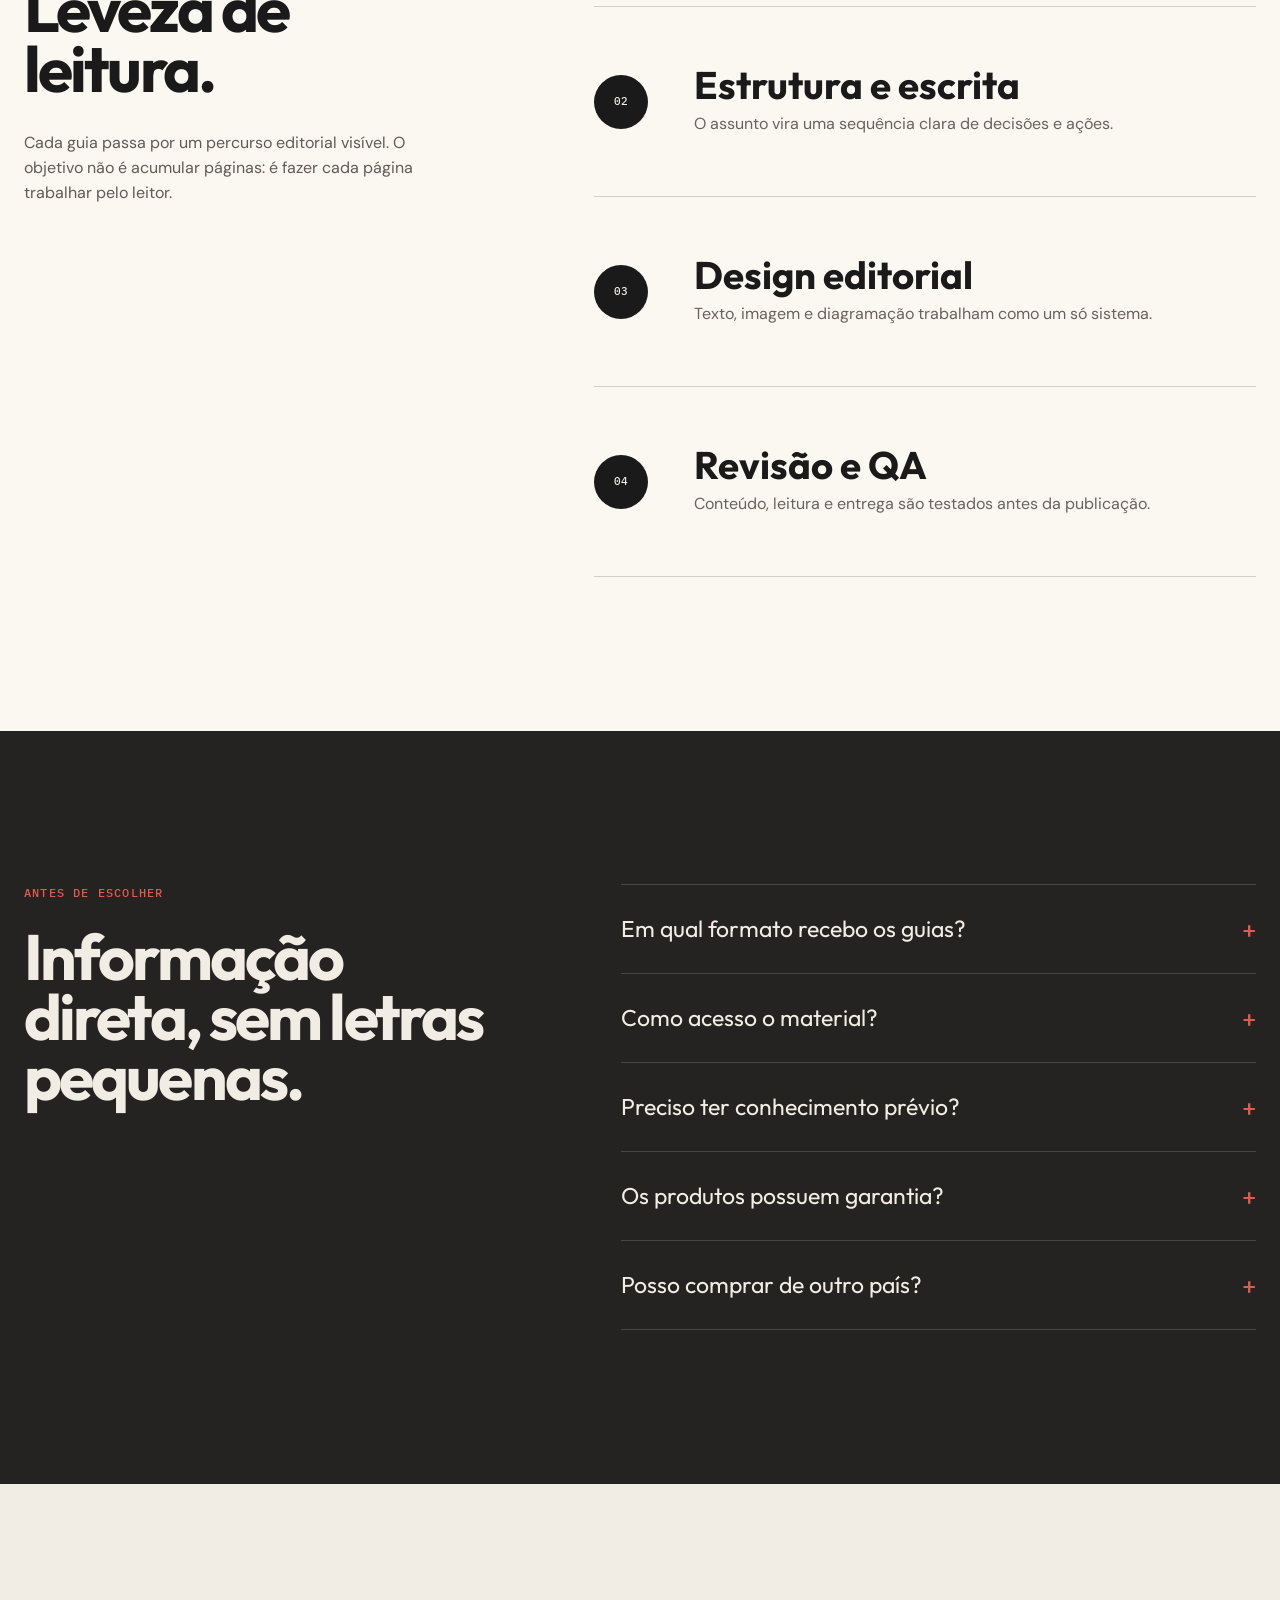
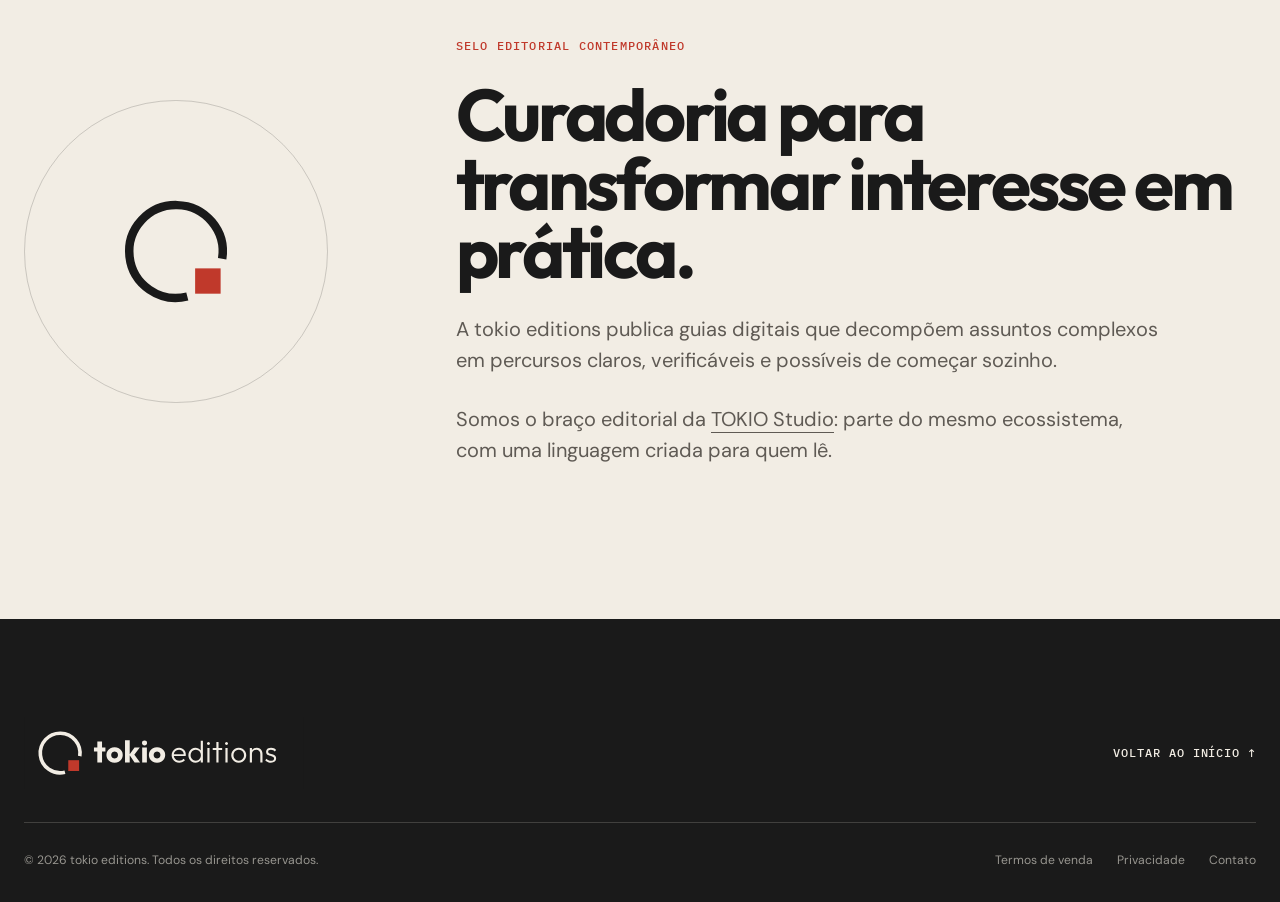
==== commit 8959d21d: "feat(site): redesign editions home" ====
--- a/index.html
+++ b/index.html
@@ -1,611 +1,495 @@
 <!doctype html>
 <html lang="pt-BR">
-<head>
-<meta charset="utf-8"/>
-<meta name="viewport" content="width=device-width, initial-scale=1"/>
-<link rel="canonical" href="https://www.tokioeditions.com/" />
-<meta name="google-site-verification" content="LDpckQ_X6MD0rOmAD_hs_c6ShRJPse93hZKIE2ILy10" />
-<meta name="facebook-domain-verification" content="lmwhfi9kv2pemvjoxelbdr2x198jin" />
-
-<!-- Meta Pixel Code -->
-<script>
-!function(f,b,e,v,n,t,s)
-{if(f.fbq)return;n=f.fbq=function(){n.callMethod?
-n.callMethod.apply(n,arguments):n.queue.push(arguments)};
-if(!f._fbq)f._fbq=n;n.push=n;n.loaded=!0;n.version='2.0';
-n.queue=[];t=b.createElement(e);t.async=!0;
-t.src=v;s=b.getElementsByTagName(e)[0];
-s.parentNode.insertBefore(t,s)}(window, document,'script',
-'https://connect.facebook.net/en_US/fbevents.js');
-fbq('init', '1375226887389900');
-fbq('track', 'PageView');
-</script>
-<noscript><img height="1" width="1" style="display:none"
-src="https://www.facebook.com/tr?id=1375226887389900&ev=PageView&noscript=1"
-/></noscript>
-<!-- End Meta Pixel Code -->
-<title>tokio editions — guias práticos, sem enrolação</title>
-<meta name="description" content="Guias práticos organizados em duas coleções: Ponte, para desafios da vida cotidiana, e Mundo em Escala, para começar no plastimodelismo."/>
-
-<link rel="icon" type="image/svg+xml" href="assets/tokio-editions_favicon.svg"/>
-<link rel="icon" type="image/png" sizes="32x32" href="assets/tokio-editions_favicon_32px.png"/>
-<link rel="apple-touch-icon" href="assets/tokio-editions_favicon_64px.png"/>
-
-<meta property="og:type" content="website"/>
-<meta property="og:site_name" content="tokio editions"/>
-<meta property="og:title" content="tokio editions — guias práticos, sem enrolação"/>
-<meta property="og:description" content="Guias práticos da coleção Ponte e da coleção Mundo em Escala. Conteúdo direto, organizado e feito para acompanhar cada etapa."/>
-<meta property="og:image" content="https://www.tokioeditions.com/assets/v1-og.jpg"/>
-<meta property="og:url" content="https://www.tokioeditions.com/"/>
-<meta property="og:locale" content="pt_BR"/>
-<meta name="twitter:card" content="summary_large_image"/>
-<meta name="twitter:title" content="tokio editions — guias práticos, sem enrolação"/>
-<meta name="twitter:description" content="Duas coleções, três guias práticos e um caminho claro do começo ao resultado."/>
-<meta name="twitter:image" content="https://www.tokioeditions.com/assets/v1-og.jpg"/>
-
-<script type="application/ld+json">
-{
-  "@context": "https://schema.org",
-  "@graph": [
-    {
-      "@type": "Organization",
-      "name": "tokio editions",
-      "url": "https://www.tokioeditions.com/",
-      "logo": "https://www.tokioeditions.com/assets/tokio-editions_favicon_64px.png",
-      "sameAs": ["https://tokiostudiodesign.com"]
-    },
-    {
-      "@type": "ItemList",
-      "name": "Guias da tokio editions",
-      "numberOfItems": 3,
-      "itemListElement": [
-        {"@type":"ListItem","position":1,"name":"Sem Medo do Celular","url":"https://www.tokioeditions.com/sem-medo-do-celular.html"},
-        {"@type":"ListItem","position":2,"name":"Geração Sanduíche","url":"https://www.tokioeditions.com/geracao-sanduiche.html"},
-        {"@type":"ListItem","position":3,"name":"Escala Zero","url":"https://www.tokioeditions.com/escala-zero.html"}
-      ]
-    }
-  ]
-}
-</script>
-
-<link rel="preconnect" href="https://fonts.googleapis.com">
-<link rel="preconnect" href="https://fonts.gstatic.com" crossorigin>
-<link href="https://fonts.googleapis.com/css2?family=DM+Sans:ital,wght@0,400;0,500;0,700;1,400&family=IBM+Plex+Mono:wght@400;500&family=Bricolage+Grotesque:wght@300;400;500;700&display=swap" rel="stylesheet">
-<style>
-  :root{
-    --ink:#1A1A1A;
-    --bone:#F2EDE4;
-    --bone-rgb:242,237,228;
-    --bone-dim:#E7E0D3;
-    --bone-line: rgba(26,26,26,.12);
-    --bone-line-soft: rgba(26,26,26,.07);
-    --katana:#C0392B;
-    --katana-deep:#a52f21;
-    --katana-tint:#F5E2DC;
-    --rust:#C4713F;
-    --rust-deep:#8A4A26;
-    --rust-tint:#F3E3D2;
-    --ash:#8A827A;
-    --ash-onlight:#655D52;
-    --neu-light: rgba(255,255,255,.65);
-    --neu-dark: rgba(154,130,108,.32);
-    --display:'Bricolage Grotesque',sans-serif;
-    --body:'DM Sans',sans-serif;
-    --wordmark:'DM Sans',sans-serif;
-    --mono:'IBM Plex Mono',monospace;
-    --ease: cubic-bezier(.16,.8,.24,1);
-  }
-  *{box-sizing:border-box;}
-  html{scroll-behavior:smooth;}
-  @media (prefers-reduced-motion: reduce){ html{scroll-behavior:auto;} }
-  body{margin:0;background:var(--bone);color:var(--ink);font-family:var(--body);font-size:17px;line-height:1.6;-webkit-font-smoothing:antialiased;}
-  h1,h2,h3,h4{font-family:var(--display);margin:0;}
-  p{margin:0;}
-  img{max-width:100%;height:auto;display:block;}
-  a{color:inherit;}
-  .wrap{max-width:1120px;margin:0 auto;padding:0 32px;}
-  @media (max-width:640px){ .wrap{padding:0 24px;} }
-
-  .grain{position:fixed;inset:0;pointer-events:none;z-index:999;opacity:.035;mix-blend-mode:multiply;
-    background-image:url("data:image/svg+xml;utf8,<svg xmlns='http://www.w3.org/2000/svg' width='160' height='160'><filter id='n'><feTurbulence type='fractalNoise' baseFrequency='0.9' numOctaves='2' stitchTiles='stitch'/></filter><rect width='100%25' height='100%25' filter='url(%23n)'/></svg>");
-  }
-
-  .masthead{position:sticky;top:0;z-index:40;background:rgba(var(--bone-rgb),.92);backdrop-filter:blur(6px);border-bottom:1px solid var(--bone-line);}
-  .masthead .row{position:relative;display:flex;align-items:center;justify-content:space-between;padding:16px 0;gap:12px;}
-  .mark{display:flex;align-items:center;gap:10px;text-decoration:none;}
-  .mark svg{width:26px;height:26px;flex:none;}
-  .mark rect.sq{transform-box:fill-box;transform-origin:center;animation:markSquareIn .5s var(--ease) .15s both;transition:transform .25s var(--ease);}
-  .mark:hover rect.sq{transform:translate(3px,-3px);}
-  @keyframes markSquareIn{from{transform:scale(0);opacity:0;}to{transform:scale(1);opacity:1;}}
-  @media (prefers-reduced-motion: reduce){
-    .mark rect.sq{animation:none;opacity:1;transform:none;}
-    .mark:hover rect.sq{transform:none;}
-  }
-  .mark .word{font-family:var(--wordmark);font-size:19px;letter-spacing:-0.01em;}
-  .mark .word b{font-weight:700;}
-  .mark .word span{font-weight:300;color:var(--ash);}
-  .kicker{font-family:var(--mono);font-size:11px;letter-spacing:.14em;color:var(--ash-onlight);text-transform:uppercase;}
-
-  .skip-link{position:absolute;left:-9999px;top:0;background:var(--ink);color:var(--bone);padding:10px 16px;font-family:var(--mono);font-size:12px;z-index:100;text-decoration:none;}
-  .skip-link:focus{left:12px;top:12px;}
-
-  .nav{display:flex;gap:28px;}
-  .nav a{font-family:var(--mono);font-size:11px;letter-spacing:.1em;color:var(--ash-onlight);text-transform:uppercase;text-decoration:none;transition:color .15s var(--ease);}
-  .nav a:hover{color:var(--katana-deep);}
-  .nav-toggle{display:none;align-items:center;justify-content:center;width:44px;height:44px;border-radius:12px;background:var(--bone);border:0;cursor:pointer;color:var(--ink);box-shadow:6px 6px 12px var(--neu-dark),-6px -6px 12px var(--neu-light);transition:box-shadow .2s var(--ease),transform .2s var(--ease);}
-  .nav-toggle svg{width:19px;height:19px;display:block;}
-  .nav-toggle:active,.nav-toggle[aria-expanded="true"]{box-shadow:inset 4px 4px 8px var(--neu-dark),inset -4px -4px 8px var(--neu-light);transform:translateY(1px);}
-  @media (max-width:640px){
-    .nav-toggle{display:flex;}
-    .nav{display:none;position:absolute;top:100%;left:0;right:0;flex-direction:column;gap:0;background:var(--bone);border-bottom:1px solid var(--bone-line);box-shadow:0 12px 24px -12px rgba(26,26,26,.15);}
-    .nav.open{display:flex;}
-    .nav a{padding:15px 20px;border-top:1px solid var(--bone-line-soft);}
-  }
-
-  .reveal{opacity:0;transform:translateY(14px);transition:opacity .6s var(--ease),transform .6s var(--ease);}
-  .reveal.in{opacity:1;transform:none;}
-  @media (prefers-reduced-motion: reduce){ .reveal{opacity:1;transform:none;transition:none;} }
-
-  .section-label{display:flex;align-items:center;gap:12px;margin:0 0 18px;}
-  .section-label .kanji-lg{font-family:'Yu Mincho','MS Mincho',serif;font-size:19px;color:var(--katana-deep);line-height:1;}
-  .section-label.rust .kanji-lg{color:var(--rust-deep);}
-
-  .kanji-lg,.foot-credit .kanji{position:relative;cursor:help;}
-  .kanji-lg::after,.foot-credit .kanji::after{content:attr(data-tip);position:absolute;left:50%;top:calc(100% + 9px);transform:translateX(-50%) translateY(4px);background:var(--ink);color:var(--bone);font-family:var(--mono);font-size:10.5px;letter-spacing:.02em;padding:5px 10px;border-radius:6px;white-space:nowrap;opacity:0;pointer-events:none;transition:opacity .15s var(--ease),transform .15s var(--ease);z-index:20;}
-  .kanji-lg::before,.foot-credit .kanji::before{content:'';position:absolute;left:50%;top:100%;transform:translateX(-50%);margin-top:2px;border:5px solid transparent;border-bottom-color:var(--ink);opacity:0;transition:opacity .15s var(--ease);}
-  .kanji-lg:hover::after,.kanji-lg:focus-visible::after,.kanji-lg:hover::before,.kanji-lg:focus-visible::before,
-  .foot-credit .kanji:hover::after,.foot-credit .kanji:focus-visible::after,.foot-credit .kanji:hover::before,.foot-credit .kanji:focus-visible::before{opacity:1;transform:translateX(-50%) translateY(0);}
-  .kanji-lg:focus-visible,.foot-credit .kanji:focus-visible{outline:2px solid var(--katana-deep);outline-offset:3px;border-radius:2px;}
-
-  .hero{position:relative;min-height:calc(100svh - 64px);display:flex;align-items:center;padding:80px 0;border-bottom:1px solid var(--bone-line);overflow:hidden;}
-  .hero .wrap{width:100%;}
-  @media (max-width:640px){ .hero{min-height:calc(100svh - 57px);padding:64px 0;} }
-  .hero .wrap{position:relative;}
-  .hero-content{position:relative;z-index:2;max-width:660px;}
-  .hero .badge{display:inline-flex;align-items:center;font-family:var(--mono);font-size:11.5px;letter-spacing:.08em;color:var(--katana-deep);text-transform:uppercase;padding:8px 16px;border:1px solid var(--bone-line);border-radius:999px;margin:0 0 28px;}
-  .hero h1{font-size:clamp(34px,4.6vw,58px);font-weight:700;letter-spacing:-0.02em;line-height:1.08;}
-  .hero-cta{display:inline-flex;align-items:center;gap:8px;margin-top:36px;font-family:var(--display);font-weight:700;font-size:14.5px;text-decoration:none;color:var(--katana-deep);padding:13px 26px;border:1px solid var(--katana-deep);border-radius:999px;transition:background .15s var(--ease),color .15s var(--ease);}
-  .hero-cta svg{width:14px;height:14px;transition:transform .15s var(--ease);}
-  .hero-cta:hover{background:var(--katana-deep);color:var(--bone);}
-  .hero-cta:hover svg{transform:translateX(3px);}
-
-  .hero-mark-wrap{position:absolute;top:50%;right:8px;transform:translateY(-50%);z-index:1;pointer-events:none;}
-  .hero-mark{width:clamp(200px,26vw,380px);animation:heroMarkFloat 6s ease-in-out infinite;}
-  .hero-mark svg{width:100%;height:100%;display:block;}
-  .hero-mark rect.sq{transform-box:fill-box;transform-origin:center;animation:markSquareIn .6s var(--ease) .3s both;}
-  @keyframes heroMarkFloat{0%,100%{transform:translateY(0);}50%{transform:translateY(-14px);}}
-  @media (max-width:760px){
-    .hero .wrap{display:flex;flex-direction:column;}
-    .hero-mark-wrap{position:static;transform:none;order:-1;margin:0 0 24px;pointer-events:auto;}
-    .hero-mark{width:56px;animation:none;}
-  }
-  @media (prefers-reduced-motion: reduce){
-    .hero-mark{animation:none;}
-    .hero-mark rect.sq{animation:none;opacity:1;transform:none;}
-  }
-
-  .problema{padding:72px 0;background:var(--bone-dim);border-bottom:1px solid var(--bone-line);}
-  .problema h2{font-size:clamp(24px,3vw,32px);font-weight:700;max-width:16ch;margin-bottom:44px;}
-  .problema-grid{display:grid;grid-template-columns:repeat(3,1fr);gap:36px;}
-  @media (max-width:760px){ .problema-grid{grid-template-columns:1fr;gap:32px;} }
-  .problema-item:nth-child(2){transition-delay:.08s;}
-  .problema-item:nth-child(3){transition-delay:.16s;}
-  .problema-item .n{font-family:var(--mono);font-size:12px;color:var(--rust-deep);margin-bottom:14px;}
-  .problema-item .t{font-family:var(--display);font-weight:700;font-size:18px;margin-bottom:8px;}
-  .problema-item .d{font-size:16px;color:var(--ash-onlight);line-height:1.55;max-width:32ch;}
-
-  .catalog{padding:72px 0 96px;background:var(--bone);border-bottom:1px solid var(--bone-line);}
-  .catalog-head{margin:0 0 32px;max-width:60ch;}
-  .catalog-head h2{font-size:clamp(21px,2.4vw,26px);font-weight:700;margin-bottom:10px;}
-  .catalog-head p{font-size:16px;color:var(--ash-onlight);line-height:1.6;}
-
-  .metodo{padding:96px 0 140px;background:var(--bone-dim);border-bottom:1px solid var(--bone-line);}
-  .metodo h2{font-size:clamp(24px,3vw,32px);font-weight:700;max-width:18ch;margin-bottom:56px;}
-
-  .metodo-list{position:relative;}
-  .metodo-row{position:sticky;top:88px;display:flex;gap:26px;align-items:flex-start;background:var(--bone);border-radius:16px;padding:34px 38px;box-shadow:0 18px 36px -18px rgba(26,26,26,.22);}
-  .metodo-row + .metodo-row{margin-top:18px;}
-  .metodo-row:nth-child(1){z-index:1;}
-  .metodo-row:nth-child(2){z-index:2;transition-delay:.06s;}
-  .metodo-row:nth-child(3){z-index:3;transition-delay:.12s;}
-  .metodo-row:nth-child(4){z-index:4;transition-delay:.18s;}
-  @media (max-width:640px){ .metodo-row{top:72px;padding:26px 24px;gap:6px;flex-direction:column;} }
-  .metodo-row .num{font-family:var(--display);font-weight:700;font-size:38px;line-height:1;color:var(--katana-deep);flex:none;width:56px;}
-  @media (max-width:640px){ .metodo-row .num{font-size:28px;width:auto;} }
-  .metodo-row .body{display:flex;flex-direction:column;gap:8px;}
-  .metodo-row .t{font-family:var(--display);font-weight:700;font-size:19px;}
-  .metodo-row .d{font-size:16px;color:var(--ash-onlight);line-height:1.6;max-width:48ch;}
-
-  .sobre{padding:80px 0 88px;background:var(--bone);border-bottom:1px solid var(--bone-line);}
-  .sobre-inner{max-width:64ch;}
-  .sobre blockquote{margin:0 0 28px;font-family:var(--display);font-weight:500;font-size:clamp(22px,3vw,30px);line-height:1.2;letter-spacing:-0.01em;}
-  .sobre p{font-size:16px;color:var(--ash-onlight);line-height:1.7;margin-bottom:16px;}
-  .sobre p:last-child{margin-bottom:0;}
-  .sobre a{color:var(--katana-deep);text-decoration:underline;text-decoration-color:var(--bone-line);text-underline-offset:2px;}
-
-  .collection-index{display:flex;flex-wrap:wrap;gap:10px;margin-bottom:58px;}
-  .collection-index a{display:inline-flex;align-items:center;gap:10px;min-height:44px;padding:9px 15px;border:1px solid var(--bone-line);border-radius:999px;background:rgba(255,255,255,.2);font-family:var(--mono);font-size:11px;letter-spacing:.05em;text-decoration:none;text-transform:uppercase;transition:border-color .15s var(--ease),background .15s var(--ease),transform .15s var(--ease);}
-  .collection-index a:hover{transform:translateY(-1px);border-color:var(--katana-deep);background:var(--katana-tint);}
-  .collection-index .count{color:var(--ash-onlight);}
-  .collection-groups{display:flex;flex-direction:column;gap:76px;}
-  .collection-group{scroll-margin-top:96px;}
-  .collection-group + .collection-group{padding-top:70px;border-top:1px solid var(--bone-line);}
-  .collection-group-head{display:grid;grid-template-columns:minmax(0,1fr) auto;align-items:end;gap:28px;margin-bottom:30px;}
-  .collection-group-title{display:flex;align-items:flex-start;gap:18px;}
-  .collection-group-title .index{padding-top:7px;font-family:var(--mono);font-size:11px;letter-spacing:.12em;color:var(--ash-onlight);}
-  .collection-group-head h3{font-size:clamp(30px,4vw,46px);line-height:1;letter-spacing:-.02em;}
-  .collection-group-head p{max-width:52ch;margin-top:12px;color:var(--ash-onlight);font-size:16px;line-height:1.6;}
-  .collection-group-count{align-self:start;margin-top:8px;padding:7px 12px;border:1px solid var(--bone-line);border-radius:999px;font-family:var(--mono);font-size:11px;letter-spacing:.07em;color:var(--ash-onlight);text-transform:uppercase;white-space:nowrap;}
-  .collection-grid{display:grid;gap:28px;}
-  .collection-grid.two-up{grid-template-columns:repeat(2,minmax(0,1fr));}
-  .collection-grid.single{grid-template-columns:1fr;}
-  .colecao{display:flex;align-items:center;gap:52px;padding:44px;border-radius:18px;position:relative;}
-  .colecao.escala{background:var(--katana-tint);}
-  .colecao.ponte{background:var(--rust-tint);}
-  .collection-grid.two-up .colecao{align-items:stretch;flex-direction:column;padding:32px;gap:28px;}
-  @media (max-width:860px){
-    .collection-groups{gap:56px;}
-    .collection-group + .collection-group{padding-top:54px;}
-    .collection-group-head{grid-template-columns:1fr;gap:12px;}
-    .collection-group-count{justify-self:start;margin-top:0;}
-    .collection-grid.two-up{grid-template-columns:1fr;}
-    .colecao{flex-direction:column!important;padding:26px;gap:26px;}
-  }
-
-  .colecao-media-link{flex:0 0 240px;display:block;border-radius:10px;text-decoration:none;}
-  @media (max-width:860px){ .colecao-media-link{flex:0 0 auto;width:100%;max-width:220px;} }
-  .colecao-media{aspect-ratio:3/4;overflow:hidden;border-radius:10px;box-shadow:0 24px 48px -18px rgba(26,26,26,.32);transform:rotate(-2deg);transition:transform .25s var(--ease);}
-  .collection-grid.two-up .colecao-media{transform:none;}
-  .collection-grid.two-up .colecao-media-link{flex:0 0 auto;width:100%;max-width:190px;align-self:flex-start;}
-  .colecao:hover .colecao-media{transform:rotate(0deg) scale(1.015);}
-  @media (max-width:860px){ .colecao-media{transform:none!important;} }
-  .colecao-media img{width:100%;height:100%;object-fit:cover;object-position:center;}
-  .colecao.escala .colecao-media img{object-position:center 82%;}
-
-  .colecao-panel{flex:1;min-width:0;display:flex;flex-direction:column;gap:16px;}
-  .colecao-eyebrow{display:flex;align-items:flex-end;gap:16px;}
-  .colecao-eyebrow .num{font-family:var(--display);font-weight:700;font-size:52px;line-height:.78;}
-  .colecao.escala .colecao-eyebrow .num{color:var(--katana-deep);}
-  .colecao.ponte .colecao-eyebrow .num{color:var(--rust-deep);}
-  .colecao-eyebrow .kicker{margin:0 0 4px;}
-  .colecao-panel h4{font-size:clamp(23px,2.6vw,29px);font-weight:700;}
-  .colecao-hook{font-size:16px;color:var(--ash-onlight);line-height:1.6;max-width:48ch;}
-
-  .colecao-includes{display:flex;gap:22px;flex-wrap:wrap;padding:15px 0;border-top:1px solid var(--bone-line);border-bottom:1px solid var(--bone-line);}
-  .colecao-includes .item{display:flex;align-items:center;gap:7px;font-family:var(--mono);font-size:11px;letter-spacing:.03em;color:var(--ash-onlight);text-transform:uppercase;}
-  .colecao-includes svg{width:15px;height:15px;flex:none;}
-  .colecao.escala .colecao-includes svg{color:var(--katana-deep);}
-  .colecao.ponte .colecao-includes svg{color:var(--rust-deep);}
-
-  .colecao-foot{display:flex;align-items:center;justify-content:space-between;flex-wrap:wrap;gap:16px;margin-top:auto;}
-  .colecao-badge{display:inline-flex;align-items:center;gap:9px;font-family:var(--mono);font-size:10.5px;letter-spacing:.02em;color:var(--ash-onlight);}
-  .colecao-badge .icon-well{display:inline-flex;align-items:center;justify-content:center;width:26px;height:26px;border-radius:9999px;flex:none;box-shadow:inset 3px 3px 6px var(--neu-dark),inset -3px -3px 6px var(--neu-light);}
-  .colecao-badge svg{width:13px;height:13px;flex:none;}
-  .colecao-cta{display:flex;align-items:center;gap:18px;}
-  .colecao-price{font-family:var(--mono);font-size:16.5px;font-weight:500;}
-  .colecao-btn{display:inline-flex;align-items:center;gap:8px;font-family:var(--display);font-weight:700;font-size:14.5px;text-decoration:none;color:var(--bone);padding:12px 22px;border-radius:14px;box-shadow:6px 6px 14px rgba(0,0,0,.18),-4px -4px 10px rgba(255,255,255,.35);transition:transform .15s var(--ease),box-shadow .15s var(--ease);}
-  .colecao.escala .colecao-btn{background:var(--katana);}
-  .colecao.ponte .colecao-btn{background:var(--rust-deep);}
-  .colecao-btn:hover{transform:translateY(-2px);box-shadow:8px 8px 20px rgba(0,0,0,.22),-5px -5px 12px rgba(255,255,255,.4);}
-  .colecao-btn:active{transform:translateY(1px);box-shadow:inset 4px 4px 9px rgba(0,0,0,.28),inset -3px -3px 7px rgba(255,255,255,.2);}
-  .colecao-btn svg{width:14px;height:14px;transition:transform .15s var(--ease);}
-  .colecao-btn:hover svg{transform:translateX(3px);}
-
-  footer{padding:40px 0 30px;border-top:1px solid var(--bone-line);}
-  .foot-credit{font-family:var(--mono);font-size:11px;color:var(--ash-onlight);text-align:center;margin-bottom:18px;display:flex;align-items:center;justify-content:center;gap:8px;}
-  .kanji{font-family:'Yu Mincho','MS Mincho',serif;font-size:13px;}
-  .foot-row{display:flex;justify-content:space-between;font-family:var(--mono);font-size:11px;color:var(--ash-onlight);flex-wrap:wrap;gap:8px;}
-  .foot-row a,.foot-legal a{display:inline-flex;align-items:center;min-height:44px;}
-  .foot-legal{margin-top:14px;padding-top:14px;border-top:1px solid var(--bone-line);font-family:var(--mono);font-size:10.5px;letter-spacing:.02em;color:var(--ash-onlight);text-align:center;line-height:1.8;}
-  .foot-legal a{color:var(--ash-onlight);text-decoration:underline;text-decoration-color:var(--bone-line);text-underline-offset:2px;}
-  .foot-legal a:hover{color:var(--katana-deep);}
-</style>
-</head>
-<body>
-
-<div class="grain" aria-hidden="true"></div>
-
-<a class="skip-link" href="#main">Pular para o conteúdo</a>
-
-<header class="masthead">
-  <div class="wrap row">
-    <div class="mark">
-      <svg viewBox="0 0 150 150" xmlns="http://www.w3.org/2000/svg" aria-hidden="true">
-        <path d="M 74.645 106.693 A 44 44 0 1 1 107.458 70.883" fill="none" stroke="var(--ink)" stroke-width="8" stroke-linecap="butt"/>
-        <rect class="sq" x="82" y="80" width="24" height="24" fill="var(--katana)"/>
-      </svg>
-      <div class="word"><b>tokio</b><span>&nbsp;editions</span></div>
+  <head>
+    <meta charset="utf-8" />
+    <meta name="viewport" content="width=device-width, initial-scale=1" />
+    <meta
+      name="description"
+      content="Guias digitais para começar hobbies, atravessar mudanças e chegar ao primeiro resultado. Conheça as coleções da tokio editions."
+    />
+    <meta name="theme-color" content="#1a1a1a" />
+    <meta name="robots" content="index,follow,max-image-preview:large,max-snippet:-1,max-video-preview:-1" />
+    <link rel="canonical" href="https://www.tokioeditions.com/" />
+    <meta property="og:type" content="website" />
+    <meta property="og:locale" content="pt_BR" />
+    <meta property="og:site_name" content="tokio editions" />
+    <meta property="og:title" content="tokio editions | Guias digitais práticos" />
+    <meta
+      property="og:description"
+      content="Guias digitais para começar hobbies, atravessar mudanças e chegar ao primeiro resultado."
+    />
+    <meta property="og:url" content="https://www.tokioeditions.com/" />
+    <meta property="og:image" content="https://www.tokioeditions.com/assets/social/tokio-editions-og.jpg" />
+    <meta property="og:image:width" content="1200" />
+    <meta property="og:image:height" content="630" />
+    <meta property="og:image:alt" content="Portal editorial circular da tokio editions" />
+    <meta name="twitter:card" content="summary_large_image" />
+    <meta name="twitter:title" content="tokio editions | Guias digitais práticos" />
+    <meta
+      name="twitter:description"
+      content="Guias digitais para começar hobbies, atravessar mudanças e chegar ao primeiro resultado."
+    />
+    <meta name="twitter:image" content="https://www.tokioeditions.com/assets/social/tokio-editions-og.jpg" />
+    <meta name="twitter:image:alt" content="Portal editorial circular da tokio editions" />
+    <title>tokio editions | Guias digitais práticos</title>
+    <link rel="icon" href="assets/brand/tokio-editions-symbol.svg" type="image/svg+xml" />
+    <link
+      rel="preload"
+      href="assets/fonts/Outfit-Bold.woff2"
+      as="font"
+      type="font/woff2"
+      crossorigin
+    />
+    <link
+      rel="preload"
+      href="assets/fonts/DMSans-Regular.woff2"
+      as="font"
+      type="font/woff2"
+      crossorigin
+    />
+    <link
+      rel="preload"
+      href="assets/hero/hero-editorial-desktop.webp"
+      as="image"
+      type="image/webp"
+      media="(min-width: 721px)"
+    />
+    <link
+      rel="preload"
+      href="assets/hero/hero-editorial-mobile.webp"
+      as="image"
+      type="image/webp"
+      media="(max-width: 720px)"
+    />
+    <link rel="stylesheet" href="home.css" />
+    <script src="home.js" defer></script>
+    <script type="application/ld+json">
+      {
+        "@context": "https://schema.org",
+        "@graph": [
+          {
+            "@type": "Organization",
+            "@id": "https://www.tokioeditions.com/#organization",
+            "name": "tokio editions",
+            "url": "https://www.tokioeditions.com/",
+            "logo": "https://www.tokioeditions.com/assets/brand/tokio-editions-logo.svg",
+            "parentOrganization": {
+              "@type": "Organization",
+              "name": "TOKIO Studio",
+              "url": "https://tokiostudiodesign.com/"
+            }
+          },
+          {
+            "@type": "WebSite",
+            "@id": "https://www.tokioeditions.com/#website",
+            "url": "https://www.tokioeditions.com/",
+            "name": "tokio editions",
+            "inLanguage": "pt-BR",
+            "publisher": { "@id": "https://www.tokioeditions.com/#organization" }
+          },
+          {
+            "@type": "ItemList",
+            "name": "Guias digitais da tokio editions",
+            "numberOfItems": 4,
+            "itemListElement": [
+              {
+                "@type": "ListItem",
+                "position": 1,
+                "url": "https://www.tokioeditions.com/sem-medo-do-celular.html",
+                "name": "Sem Medo do Celular"
+              },
+              {
+                "@type": "ListItem",
+                "position": 2,
+                "url": "https://www.tokioeditions.com/geracao-sanduiche.html",
+                "name": "Geração Sanduíche"
+              },
+              {
+                "@type": "ListItem",
+                "position": 3,
+                "url": "https://www.tokioeditions.com/escala-zero.html",
+                "name": "Escala Zero"
+              },
+              {
+                "@type": "ListItem",
+                "position": 4,
+                "url": "https://www.tokioeditions.com/escala-cero.html",
+                "name": "Escala Cero"
+              }
+            ]
+          }
+        ]
+      }
+    </script>
+  </head>
+  <body>
+    <a class="skip-link" href="#conteudo">Pular para o conteúdo</a>
+
+    <header class="site-header" data-header>
+      <a class="brand" href="#inicio" aria-label="tokio editions — início">
+        <img src="assets/brand/tokio-editions-logo-reverse.svg" alt="tokio editions" />
+      </a>
+
+      <nav class="desktop-nav" aria-label="Navegação principal">
+        <a href="#guias">Guias</a>
+        <a href="#colecoes">Coleções</a>
+        <a href="#metodo">Como fazemos</a>
+        <a href="#duvidas">Dúvidas</a>
+      </nav>
+
+      <a class="header-cta" href="#guias">Explorar os guias</a>
+
+      <button
+        class="menu-toggle"
+        type="button"
+        aria-label="Abrir menu"
+        aria-expanded="false"
+        aria-controls="mobile-menu"
+        data-menu-toggle
+      >
+        <span></span>
+        <span></span>
+      </button>
+    </header>
+
+    <div class="mobile-menu" id="mobile-menu" aria-hidden="true" data-mobile-menu>
+      <nav aria-label="Navegação para celular">
+        <span class="menu-label">Navegue pela editora</span>
+        <a href="#guias">Guias</a>
+        <a href="#colecoes">Coleções</a>
+        <a href="#metodo">Como fazemos</a>
+        <a href="#duvidas">Dúvidas</a>
+      </nav>
+      <a class="button button--light" href="#guias">Explorar os guias <span aria-hidden="true">↘</span></a>
+      <p>Guias claros para começar, continuar e concluir.</p>
     </div>
-    <nav class="nav" id="siteNav">
-      <a href="#problema">O problema</a>
-      <a href="#colecoes">Coleções</a>
-      <a href="#metodo">Método</a>
-      <a href="#sobre">Sobre</a>
-    </nav>
-    <button class="nav-toggle" id="navToggle" aria-expanded="false" aria-controls="siteNav" aria-label="Abrir menu">
-      <svg viewBox="0 0 20 20" fill="none" xmlns="http://www.w3.org/2000/svg" aria-hidden="true"><path d="M3 6h14M3 10h14M3 14h14" stroke="currentColor" stroke-width="1.6" stroke-linecap="round"/></svg>
-    </button>
-  </div>
-</header>
-
-<main id="main">
-<section class="hero">
-  <div class="wrap">
-    <div class="hero-content">
-      <span class="badge">2 coleções · 3 guias</span>
-      <h1>Conectando curiosidade a resultado.</h1>
-      <a class="hero-cta" href="#colecoes">Ver os guias
-        <svg viewBox="0 0 16 16" fill="none" xmlns="http://www.w3.org/2000/svg" aria-hidden="true"><path d="M3 8h10M9 4l4 4-4 4" stroke="currentColor" stroke-width="1.6" stroke-linecap="round" stroke-linejoin="round"/></svg>
-      </a>
-    </div>
-    <div class="hero-mark-wrap" aria-hidden="true">
-      <div class="hero-mark">
-        <svg viewBox="0 0 150 150" xmlns="http://www.w3.org/2000/svg">
-          <path d="M 74.645 106.693 A 44 44 0 1 1 107.458 70.883" fill="none" stroke="var(--ink)" stroke-width="8" stroke-linecap="butt"/>
-          <rect class="sq" x="82" y="80" width="24" height="24" fill="var(--katana)"/>
-        </svg>
+
+    <main id="conteudo">
+      <section class="hero" id="inicio" data-hero>
+        <div class="hero__content">
+          <p class="eyebrow">2 coleções · 3 títulos · 4 edições</p>
+          <h1>Conectando curiosidade a resultado.</h1>
+          <p class="hero__lede">
+            Guias digitais para começar novos hobbies, atravessar mudanças e chegar ao primeiro
+            resultado — com clareza, método e sem conhecimento prévio.
+          </p>
+          <div class="hero__actions">
+            <a class="button button--red" href="#guias">Explorar os guias <span aria-hidden="true">↓</span></a>
+            <a class="text-link" href="#sobre">Conhecer a editora <span aria-hidden="true">↘</span></a>
+          </div>
+        </div>
+
+        <picture class="hero__visual">
+          <source media="(max-width: 720px)" srcset="assets/hero/hero-editorial-mobile.webp" />
+          <img
+            src="assets/hero/hero-editorial-desktop.webp"
+            alt="Portal circular recortado em camadas de papel escuro, iluminado por dentro"
+            width="1920"
+            height="1280"
+            fetchpriority="high"
+          />
+        </picture>
+
+        <div class="hero__index" aria-hidden="true">
+          <span>tokio editions</span>
+          <span>2026</span>
+        </div>
+      </section>
+
+      <section class="manifesto section" id="manifesto">
+        <div class="section-shell">
+          <div class="section-heading reveal">
+            <p class="eyebrow eyebrow--dark">Nossa tese editorial</p>
+            <h2>Não publicamos conteúdo que começa no meio.</h2>
+          </div>
+
+          <p class="manifesto__intro reveal">
+            Um bom guia não exige que você já saiba o básico. Ele organiza o caminho, traduz o que
+            parece complicado e mostra qual é o próximo passo.
+          </p>
+
+          <div class="principles">
+            <article class="principle reveal">
+              <span>Contexto</span>
+              <h3>Primeiro, entender.</h3>
+              <p>Antes da técnica, mostramos o território e as decisões que realmente importam.</p>
+            </article>
+            <article class="principle reveal">
+              <span>Clareza</span>
+              <h3>Termos têm tradução.</h3>
+              <p>Explicamos o vocabulário sem infantilizar quem está começando.</p>
+            </article>
+            <article class="principle reveal">
+              <span>Resultado</span>
+              <h3>Conhecimento em movimento.</h3>
+              <p>Cada capítulo aproxima o leitor de uma ação concreta e verificável.</p>
+            </article>
+          </div>
+        </div>
+      </section>
+
+      <section class="catalog section" id="guias" data-catalog>
+        <div class="section-shell" id="colecoes">
+          <div class="catalog__heading reveal">
+            <div>
+              <p class="eyebrow">Escolha por onde começar</p>
+              <h2>Coleções com uma função clara.</h2>
+            </div>
+            <p>
+              Cada coleção organiza um tipo de transformação. Cada guia entrega um caminho que você
+              consegue seguir sozinho.
+            </p>
+          </div>
+
+          <section class="collection collection--ponte" aria-labelledby="ponte-title">
+            <header class="collection__header reveal">
+              <div class="collection__mark" aria-hidden="true">01</div>
+              <div>
+                <p class="eyebrow">Coleção Ponte</p>
+                <h3 id="ponte-title">Mudanças reais, atravessadas com clareza.</h3>
+              </div>
+              <p>
+                Guias para lidar com transições da vida cotidiana com mais autonomia, cuidado e
+                organização.
+              </p>
+            </header>
+
+            <div class="guide-grid">
+              <article class="guide-card reveal">
+                <a class="guide-card__cover" href="https://www.tokioeditions.com/sem-medo-do-celular.html">
+                  <img
+                    src="assets/covers/sem-medo-do-celular.webp"
+                    alt="Capa do guia Sem Medo do Celular"
+                    width="760"
+                    height="1013"
+                    loading="lazy"
+                  />
+                  <span class="guide-card__edition">Português</span>
+                </a>
+                <div class="guide-card__body">
+                  <p class="guide-card__meta">Ponte · Nº 01</p>
+                  <h4>Sem Medo do Celular</h4>
+                  <p class="guide-card__promise">
+                    Um guia para usar o celular com autonomia, no seu tempo e sem medo de errar.
+                  </p>
+                  <dl class="guide-card__facts">
+                    <div><dt>Formato</dt><dd>Digital + bônus</dd></div>
+                    <div><dt>Idioma</dt><dd>Português</dd></div>
+                  </dl>
+                  <div class="guide-card__footer">
+                    <div><span>Pacote completo</span><strong>R$ 19,90</strong></div>
+                    <a href="https://www.tokioeditions.com/sem-medo-do-celular.html" aria-label="Conhecer Sem Medo do Celular">Conhecer o guia <span aria-hidden="true">↗</span></a>
+                  </div>
+                </div>
+              </article>
+
+              <article class="guide-card reveal">
+                <a class="guide-card__cover" href="https://www.tokioeditions.com/geracao-sanduiche.html">
+                  <img
+                    src="assets/covers/geracao-sanduiche.jpg"
+                    alt="Capa do e-book Geração Sanduíche"
+                    width="900"
+                    height="1200"
+                    loading="lazy"
+                  />
+                  <span class="guide-card__edition">Português</span>
+                </a>
+                <div class="guide-card__body">
+                  <p class="guide-card__meta">Ponte · Nº 02</p>
+                  <h4>Geração Sanduíche</h4>
+                  <p class="guide-card__promise">
+                    Organize tempo, papéis e limites quando duas gerações precisam de você.
+                  </p>
+                  <dl class="guide-card__facts">
+                    <div><dt>Formato</dt><dd>E-book + 5 bônus</dd></div>
+                    <div><dt>Extensão</dt><dd>107 páginas</dd></div>
+                  </dl>
+                  <div class="guide-card__footer">
+                    <div><span>Pacote completo</span><strong>R$ 19,90</strong></div>
+                    <a href="https://www.tokioeditions.com/geracao-sanduiche.html" aria-label="Conhecer Geração Sanduíche">Conhecer o guia <span aria-hidden="true">↗</span></a>
+                  </div>
+                </div>
+              </article>
+            </div>
+          </section>
+
+          <section class="collection collection--escala" aria-labelledby="escala-title">
+            <header class="collection__header reveal">
+              <div class="collection__mark" aria-hidden="true">02</div>
+              <div>
+                <p class="eyebrow">Coleção Mundo em Escala</p>
+                <h3 id="escala-title">Conhecimento para construir com as mãos.</h3>
+              </div>
+              <p>
+                Guias para transformar curiosidade pelo modelismo em projetos concluídos, do primeiro
+                passo em diante.
+              </p>
+            </header>
+
+            <div class="guide-grid">
+              <article class="guide-card reveal">
+                <a class="guide-card__cover" href="https://www.tokioeditions.com/escala-zero.html">
+                  <img
+                    src="assets/covers/escala-zero.webp"
+                    alt="Capa do e-book Escala Zero"
+                    width="720"
+                    height="960"
+                    loading="lazy"
+                  />
+                  <span class="guide-card__edition">Português</span>
+                </a>
+                <div class="guide-card__body">
+                  <p class="guide-card__meta">Mundo em Escala · Nº 01</p>
+                  <h4>Escala Zero</h4>
+                  <p class="guide-card__promise">
+                    Do primeiro kit ao primeiro modelo concluído, com método claro e sem jargão.
+                  </p>
+                  <dl class="guide-card__facts">
+                    <div><dt>Formato</dt><dd>E-book + 5 bônus</dd></div>
+                    <div><dt>Idioma</dt><dd>Português</dd></div>
+                  </dl>
+                  <div class="guide-card__footer">
+                    <div><span>Pacote completo</span><strong>R$ 19,90</strong></div>
+                    <a href="https://www.tokioeditions.com/escala-zero.html" aria-label="Conhecer Escala Zero">Conhecer o guia <span aria-hidden="true">↗</span></a>
+                  </div>
+                </div>
+              </article>
+
+              <article class="guide-card reveal" lang="es-419">
+                <a class="guide-card__cover" href="https://www.tokioeditions.com/escala-cero.html">
+                  <img
+                    src="assets/covers/escala-cero.jpg"
+                    alt="Portada del e-book Escala Cero"
+                    width="760"
+                    height="1014"
+                    loading="lazy"
+                  />
+                  <span class="guide-card__edition">Edición en español</span>
+                </a>
+                <div class="guide-card__body">
+                  <p class="guide-card__meta">Mundo a Escala · Nº 01</p>
+                  <h4>Escala Cero</h4>
+                  <p class="guide-card__promise">
+                    Del primer kit al primer modelo terminado, con un método claro para principiantes.
+                  </p>
+                  <dl class="guide-card__facts">
+                    <div><dt>Formato</dt><dd>E-book + 5 bonos</dd></div>
+                    <div><dt>Extensión</dt><dd>53 páginas</dd></div>
+                  </dl>
+                  <div class="guide-card__footer">
+                    <div><span>Paquete completo</span><strong>US$ 11,90</strong></div>
+                    <a href="https://www.tokioeditions.com/escala-cero.html" aria-label="Conocer la edición Escala Cero">Conhecer em espanhol <span aria-hidden="true">↗</span></a>
+                  </div>
+                </div>
+              </article>
+            </div>
+          </section>
+        </div>
+      </section>
+
+      <section class="method section" id="metodo">
+        <div class="section-shell">
+          <div class="method__intro reveal">
+            <p class="eyebrow eyebrow--dark">Como fazemos</p>
+            <h2>Rigor de manual.<br />Leveza de leitura.</h2>
+            <p>
+              Cada guia passa por um percurso editorial visível. O objetivo não é acumular páginas:
+              é fazer cada página trabalhar pelo leitor.
+            </p>
+          </div>
+
+          <ol class="method__steps">
+            <li class="method-step reveal">
+              <span>01</span>
+              <div><h3>Pesquisa e validação</h3><p>O caminho é verificado antes da primeira linha.</p></div>
+            </li>
+            <li class="method-step reveal">
+              <span>02</span>
+              <div><h3>Estrutura e escrita</h3><p>O assunto vira uma sequência clara de decisões e ações.</p></div>
+            </li>
+            <li class="method-step reveal">
+              <span>03</span>
+              <div><h3>Design editorial</h3><p>Texto, imagem e diagramação trabalham como um só sistema.</p></div>
+            </li>
+            <li class="method-step reveal">
+              <span>04</span>
+              <div><h3>Revisão e QA</h3><p>Conteúdo, leitura e entrega são testados antes da publicação.</p></div>
+            </li>
+          </ol>
+        </div>
+      </section>
+
+      <section class="faq section" id="duvidas">
+        <div class="section-shell faq__grid">
+          <div class="faq__heading reveal">
+            <p class="eyebrow">Antes de escolher</p>
+            <h2>Informação direta, sem letras pequenas.</h2>
+          </div>
+
+          <div class="faq__items">
+            <details class="reveal">
+              <summary>Em qual formato recebo os guias?<span aria-hidden="true">+</span></summary>
+              <p>Os produtos são digitais e entregues em PDF. Alguns títulos incluem materiais complementares preenchíveis ou preparados para impressão.</p>
+            </details>
+            <details class="reveal">
+              <summary>Como acesso o material?<span aria-hidden="true">+</span></summary>
+              <p>Após a confirmação do pagamento, a plataforma de venda envia as instruções de acesso para o e-mail informado na compra.</p>
+            </details>
+            <details class="reveal">
+              <summary>Preciso ter conhecimento prévio?<span aria-hidden="true">+</span></summary>
+              <p>Não. Os guias são estruturados para quem está começando ou retomando um assunto depois de muito tempo.</p>
+            </details>
+            <details class="reveal">
+              <summary>Os produtos possuem garantia?<span aria-hidden="true">+</span></summary>
+              <p>Sim. Cada edição possui sua própria condição de garantia, informada com clareza na respectiva página de venda.</p>
+            </details>
+            <details class="reveal">
+              <summary>Posso comprar de outro país?<span aria-hidden="true">+</span></summary>
+              <p>As condições, moedas disponíveis e conversão são apresentadas no checkout de cada produto. Escala Cero é a edição em espanhol para a América Latina.</p>
+            </details>
+          </div>
+        </div>
+      </section>
+
+      <section class="publisher section" id="sobre">
+        <div class="section-shell publisher__grid">
+          <div class="publisher__seal reveal" aria-hidden="true">
+            <img src="assets/brand/tokio-editions-symbol.svg" alt="" />
+          </div>
+          <div class="publisher__content reveal">
+            <p class="eyebrow eyebrow--dark">Selo editorial contemporâneo</p>
+            <h2>Curadoria para transformar interesse em prática.</h2>
+            <p>
+              A tokio editions publica guias digitais que decompõem assuntos complexos em percursos
+              claros, verificáveis e possíveis de começar sozinho.
+            </p>
+            <p>
+              Somos o braço editorial da <a href="https://tokiostudiodesign.com/">TOKIO Studio</a>:
+              parte do mesmo ecossistema, com uma linguagem criada para quem lê.
+            </p>
+          </div>
+        </div>
+      </section>
+    </main>
+
+    <footer class="site-footer">
+      <div class="site-footer__top">
+        <img src="assets/brand/tokio-editions-logo-reverse.svg" alt="tokio editions" />
+        <a href="#inicio">Voltar ao início <span aria-hidden="true">↑</span></a>
       </div>
-    </div>
-  </div>
-</section>
-
-<section class="problema" id="problema">
-  <div class="wrap">
-    <div class="section-label reveal"><span class="kanji-lg" role="img" aria-label="Kanji: parede" tabindex="0" data-tip="parede">壁</span><span class="kicker">O que trava</span></div>
-    <h2 class="reveal">Aprender sozinho não devia ser o obstáculo.</h2>
-    <div class="problema-grid">
-      <div class="problema-item reveal">
-        <p class="n">01</p>
-        <p class="t">Começa no meio.</p>
-        <p class="d">Conteúdo que presume que você já sabe o básico, e pula direto pro avançado.</p>
+      <div class="site-footer__bottom">
+        <p>© <span data-year>2026</span> tokio editions. Todos os direitos reservados.</p>
+        <nav aria-label="Links legais">
+          <a href="https://www.tokioeditions.com/termos.html">Termos de venda</a>
+          <a href="https://www.tokioeditions.com/privacidade.html">Privacidade</a>
+          <a href="mailto:contato@tokiostudiodesign.com">Contato</a>
+        </nav>
       </div>
-      <div class="problema-item reveal">
-        <p class="n">02</p>
-        <p class="t">Jargão sem tradução.</p>
-        <p class="d">Termo técnico jogado sem explicação, bem na hora que você mais precisava dele.</p>
-      </div>
-      <div class="problema-item reveal">
-        <p class="n">03</p>
-        <p class="t">Medo de errar.</p>
-        <p class="d">Sem noção de por onde começar, trava antes do primeiro passo.</p>
-      </div>
-    </div>
-  </div>
-</section>
-
-<section class="catalog" id="colecoes">
-  <div class="wrap">
-    <div class="catalog-head reveal">
-      <h2>Coleções</h2>
-      <p>Dois caminhos editoriais, cada um com uma função clara. Escolha a coleção e encontre o guia certo para começar.</p>
-    </div>
-
-    <nav class="collection-index reveal" aria-label="Navegar entre coleções">
-      <a href="#colecao-ponte">Ponte <span class="count">2 guias</span></a>
-      <a href="#colecao-mundo-em-escala">Mundo em Escala <span class="count">1 guia</span></a>
-    </nav>
-
-    <div class="collection-groups">
-      <section class="collection-group" id="colecao-ponte" aria-labelledby="titulo-colecao-ponte">
-        <header class="collection-group-head reveal">
-          <div class="collection-group-title">
-            <span class="index">01</span>
-            <div>
-              <h3 id="titulo-colecao-ponte">Coleção Ponte</h3>
-              <p>Guias para atravessar mudanças da vida cotidiana com mais autonomia, cuidado e clareza.</p>
-            </div>
-          </div>
-          <span class="collection-group-count">2 guias publicados</span>
-        </header>
-
-        <div class="collection-grid two-up">
-          <article class="colecao ponte">
-        <a class="colecao-media-link" href="sem-medo-do-celular.html" tabindex="-1" aria-hidden="true">
-          <div class="colecao-media">
-            <img src="assets/ponte/capa-sem-medo-do-celular.jpg" alt="Capa do e-book Sem Medo do Celular" loading="lazy"/>
-          </div>
-        </a>
-        <div class="colecao-panel">
-          <div class="colecao-eyebrow">
-            <span class="num">Nº 01</span>
-          </div>
-          <h4><a href="sem-medo-do-celular.html" style="color:inherit;text-decoration:none;">Sem Medo do Celular</a></h4>
-          <p class="colecao-hook">Você vai conseguir sozinho, no seu tempo, sem pressa e sem susto. Um guia pra presentear alguém que você ama e que tem medo de mexer no celular.</p>
-          <div class="colecao-includes">
-            <span class="item"><svg viewBox="0 0 20 20" fill="none" xmlns="http://www.w3.org/2000/svg" aria-hidden="true"><path d="M4 3.5h6a2 2 0 0 1 2 2V17a1.5 1.5 0 0 0-1.5-1.5H4V3.5Z" stroke="currentColor" stroke-width="1.4" stroke-linejoin="round"/><path d="M16 3.5h-2a2 2 0 0 0-2 2V17a1.5 1.5 0 0 1 1.5-1.5H16V3.5Z" stroke="currentColor" stroke-width="1.4" stroke-linejoin="round"/></svg>Guia completo</span>
-            <span class="item"><svg viewBox="0 0 20 20" fill="none" xmlns="http://www.w3.org/2000/svg" aria-hidden="true"><rect x="2.5" y="4.5" width="15" height="11" rx="1.5" stroke="currentColor" stroke-width="1.4"/><path d="M5.5 8h9M5.5 11h5" stroke="currentColor" stroke-width="1.4" stroke-linecap="round"/></svg>Cartão de consulta</span>
-            <span class="item"><svg viewBox="0 0 20 20" fill="none" xmlns="http://www.w3.org/2000/svg" aria-hidden="true"><path d="M10 2.5l2.24 4.54 5.01.73-3.63 3.53.86 4.99L10 13.9l-4.48 2.36.86-4.99-3.63-3.53 5.01-.73L10 2.5Z" stroke="currentColor" stroke-width="1.3" stroke-linejoin="round"/></svg>5 bônus</span>
-          </div>
-          <div class="colecao-foot">
-            <span class="colecao-badge">
-              <span class="icon-well"><svg viewBox="0 0 20 20" fill="none" xmlns="http://www.w3.org/2000/svg" aria-hidden="true"><path d="M10 2.5l6 2.2v4.6c0 4-2.6 6.8-6 8.2-3.4-1.4-6-4.2-6-8.2V4.7l6-2.2Z" stroke="currentColor" stroke-width="1.3" stroke-linejoin="round"/><path d="M7.3 10l1.9 1.9 3.5-3.9" stroke="currentColor" stroke-width="1.3" stroke-linecap="round" stroke-linejoin="round"/></svg></span>
-              Garantia de 7 dias
-            </span>
-            <div class="colecao-cta">
-              <span class="colecao-price">R$19,90</span>
-              <a class="colecao-btn" href="sem-medo-do-celular.html">Ver o guia
-                <svg viewBox="0 0 16 16" fill="none" xmlns="http://www.w3.org/2000/svg" aria-hidden="true"><path d="M3 8h10M9 4l4 4-4 4" stroke="currentColor" stroke-width="1.6" stroke-linecap="round" stroke-linejoin="round"/></svg>
-              </a>
-            </div>
-          </div>
-        </div>
-          </article>
-
-          <article class="colecao ponte">
-        <a class="colecao-media-link" href="geracao-sanduiche.html" tabindex="-1" aria-hidden="true">
-          <div class="colecao-media">
-            <img src="assets/geracao-sanduiche/produto/ebook-capa.jpg" alt="Capa do e-book Geração Sanduíche" loading="lazy"/>
-          </div>
-        </a>
-        <div class="colecao-panel">
-          <div class="colecao-eyebrow">
-            <span class="num">Nº 02</span>
-          </div>
-          <h4><a href="geracao-sanduiche.html" style="color:inherit;text-decoration:none;">Geração Sanduíche</a></h4>
-          <p class="colecao-hook">Entre seus pais e seus filhos: um guia prático para organizar tempo, papéis e limites quando duas gerações precisam de você ao mesmo tempo.</p>
-          <div class="colecao-includes">
-            <span class="item"><svg viewBox="0 0 20 20" fill="none" xmlns="http://www.w3.org/2000/svg" aria-hidden="true"><path d="M4 3.5h6a2 2 0 0 1 2 2V17a1.5 1.5 0 0 0-1.5-1.5H4V3.5Z" stroke="currentColor" stroke-width="1.4" stroke-linejoin="round"/><path d="M16 3.5h-2a2 2 0 0 0-2 2V17a1.5 1.5 0 0 1 1.5-1.5H16V3.5Z" stroke="currentColor" stroke-width="1.4" stroke-linejoin="round"/></svg>107 páginas</span>
-            <span class="item"><svg viewBox="0 0 20 20" fill="none" xmlns="http://www.w3.org/2000/svg" aria-hidden="true"><rect x="2.5" y="4.5" width="15" height="11" rx="1.5" stroke="currentColor" stroke-width="1.4"/><path d="M5.5 8h9M5.5 11h5" stroke="currentColor" stroke-width="1.4" stroke-linecap="round"/></svg>6 PDFs</span>
-            <span class="item"><svg viewBox="0 0 20 20" fill="none" xmlns="http://www.w3.org/2000/svg" aria-hidden="true"><path d="M10 2.5l2.24 4.54 5.01.73-3.63 3.53.86 4.99L10 13.9l-4.48 2.36.86-4.99-3.63-3.53 5.01-.73L10 2.5Z" stroke="currentColor" stroke-width="1.3" stroke-linejoin="round"/></svg>5 bônus</span>
-          </div>
-          <div class="colecao-foot">
-            <span class="colecao-badge">
-              <span class="icon-well"><svg viewBox="0 0 20 20" fill="none" xmlns="http://www.w3.org/2000/svg" aria-hidden="true"><path d="M10 2.5l6 2.2v4.6c0 4-2.6 6.8-6 8.2-3.4-1.4-6-4.2-6-8.2V4.7l6-2.2Z" stroke="currentColor" stroke-width="1.3" stroke-linejoin="round"/><path d="M7.3 10l1.9 1.9 3.5-3.9" stroke="currentColor" stroke-width="1.3" stroke-linecap="round" stroke-linejoin="round"/></svg></span>
-              Garantia de 7 dias
-            </span>
-            <div class="colecao-cta">
-              <span class="colecao-price">R$19,90</span>
-              <a class="colecao-btn" href="geracao-sanduiche.html">Ver o guia
-                <svg viewBox="0 0 16 16" fill="none" xmlns="http://www.w3.org/2000/svg" aria-hidden="true"><path d="M3 8h10M9 4l4 4-4 4" stroke="currentColor" stroke-width="1.6" stroke-linecap="round" stroke-linejoin="round"/></svg>
-              </a>
-            </div>
-          </div>
-        </div>
-          </article>
-        </div>
-      </section>
-
-      <section class="collection-group" id="colecao-mundo-em-escala" aria-labelledby="titulo-colecao-mundo-em-escala">
-        <header class="collection-group-head reveal">
-          <div class="collection-group-title">
-            <span class="index">02</span>
-            <div>
-              <h3 id="titulo-colecao-mundo-em-escala">Coleção Mundo em Escala</h3>
-              <p>Guias para transformar a curiosidade pelo modelismo em projetos concluídos, do primeiro passo em diante.</p>
-            </div>
-          </div>
-          <span class="collection-group-count">1 guia publicado</span>
-        </header>
-
-        <div class="collection-grid single">
-          <article class="colecao escala">
-            <a class="colecao-media-link" href="escala-zero.html" tabindex="-1" aria-hidden="true">
-              <div class="colecao-media">
-                <img src="assets/capa-escala-zero.jpg" alt="Capa do e-book Escala Zero" loading="lazy"/>
-              </div>
-            </a>
-            <div class="colecao-panel">
-              <div class="colecao-eyebrow">
-                <span class="num">Nº 01</span>
-              </div>
-              <h4><a href="escala-zero.html" style="color:inherit;text-decoration:none;">Escala Zero</a></h4>
-              <p class="colecao-hook">Guia de entrada no plastimodelismo: do primeiro kit ao primeiro modelo concluído. Sem jargão, sem enrolação, sem precisar de sorte pra dar certo.</p>
-              <div class="colecao-includes">
-                <span class="item"><svg viewBox="0 0 20 20" fill="none" xmlns="http://www.w3.org/2000/svg" aria-hidden="true"><path d="M4 3.5h6a2 2 0 0 1 2 2V17a1.5 1.5 0 0 0-1.5-1.5H4V3.5Z" stroke="currentColor" stroke-width="1.4" stroke-linejoin="round"/><path d="M16 3.5h-2a2 2 0 0 0-2 2V17a1.5 1.5 0 0 1 1.5-1.5H16V3.5Z" stroke="currentColor" stroke-width="1.4" stroke-linejoin="round"/></svg>Guia completo</span>
-                <span class="item"><svg viewBox="0 0 20 20" fill="none" xmlns="http://www.w3.org/2000/svg" aria-hidden="true"><rect x="2.5" y="4.5" width="15" height="11" rx="1.5" stroke="currentColor" stroke-width="1.4"/><path d="M5.5 8h9M5.5 11h5" stroke="currentColor" stroke-width="1.4" stroke-linecap="round"/></svg>Cartão de consulta</span>
-                <span class="item"><svg viewBox="0 0 20 20" fill="none" xmlns="http://www.w3.org/2000/svg" aria-hidden="true"><path d="M10 2.5l2.24 4.54 5.01.73-3.63 3.53.86 4.99L10 13.9l-4.48 2.36.86-4.99-3.63-3.53 5.01-.73L10 2.5Z" stroke="currentColor" stroke-width="1.3" stroke-linejoin="round"/></svg>5 bônus</span>
-              </div>
-              <div class="colecao-foot">
-                <span class="colecao-badge">
-                  <span class="icon-well"><svg viewBox="0 0 20 20" fill="none" xmlns="http://www.w3.org/2000/svg" aria-hidden="true"><path d="M10 2.5l6 2.2v4.6c0 4-2.6 6.8-6 8.2-3.4-1.4-6-4.2-6-8.2V4.7l6-2.2Z" stroke="currentColor" stroke-width="1.3" stroke-linejoin="round"/><path d="M7.3 10l1.9 1.9 3.5-3.9" stroke="currentColor" stroke-width="1.3" stroke-linecap="round" stroke-linejoin="round"/></svg></span>
-                  Garantia de 7 dias
-                </span>
-                <div class="colecao-cta">
-                  <span class="colecao-price">R$19,90</span>
-                  <a class="colecao-btn" href="escala-zero.html">Ver o guia
-                    <svg viewBox="0 0 16 16" fill="none" xmlns="http://www.w3.org/2000/svg" aria-hidden="true"><path d="M3 8h10M9 4l4 4-4 4" stroke="currentColor" stroke-width="1.6" stroke-linecap="round" stroke-linejoin="round"/></svg>
-                  </a>
-                </div>
-              </div>
-            </div>
-          </article>
-        </div>
-      </section>
-    </div>
-  </div>
-</section>
-
-<section class="metodo" id="metodo">
-  <div class="wrap">
-    <div class="section-label rust reveal"><span class="kanji-lg" role="img" aria-label="Kanji: método" tabindex="0" data-tip="método / forma">型</span><span class="kicker">Como fazemos</span></div>
-    <h2 class="reveal">Cada guia segue o mesmo rigor.</h2>
-    <div class="metodo-list">
-      <div class="metodo-row reveal">
-        <span class="num">01</span>
-        <div class="body">
-          <p class="t">Pesquisa &amp; validação</p>
-          <p class="d">Antes de escrever uma linha, a gente valida se o caminho proposto realmente funciona pra quem nunca fez aquilo.</p>
-        </div>
-      </div>
-      <div class="metodo-row reveal">
-        <span class="num">02</span>
-        <div class="body">
-          <p class="t">Estrutura &amp; escrita</p>
-          <p class="d">O conteúdo é decomposto em passos claros e verificáveis — método, não teoria solta.</p>
-        </div>
-      </div>
-      <div class="metodo-row reveal">
-        <span class="num">03</span>
-        <div class="body">
-          <p class="t">Diagramação</p>
-          <p class="d">Cada guia ganha um sistema visual próprio, pensado pra leitura — não só pra ilustrar a página.</p>
-        </div>
-      </div>
-      <div class="metodo-row reveal">
-        <span class="num">04</span>
-        <div class="body">
-          <p class="t">Revisão &amp; QA</p>
-          <p class="d">Revisão técnica e de conteúdo antes de qualquer guia ser publicado — nada sai sem passar por esse crivo.</p>
-        </div>
-      </div>
-    </div>
-  </div>
-</section>
-
-<section class="sobre" id="sobre">
-  <div class="wrap">
-    <div class="section-label reveal"><span class="kanji-lg" role="img" aria-label="Kanji: origem" tabindex="0" data-tip="origem / motivo">由</span><span class="kicker">Sobre a tokio editions</span></div>
-    <div class="sobre-inner reveal">
-      <blockquote>Transformar curiosidade em prática, um guia por vez.</blockquote>
-      <p>Publicamos guias digitais que decompõem ofícios e hobbies complexos em percursos claros, verificáveis e possíveis de começar sozinho — com o rigor de um manual técnico e a leveza de uma boa leitura.</p>
-      <p>Da curiosidade ao primeiro resultado, com um caminho que você consegue seguir sozinho: essa é a promessa por trás de cada coleção, seja qual for o ofício.</p>
-      <p>tokio editions é o braço editorial da <a href="https://tokiostudiodesign.com" target="_blank" rel="noopener">TOKIO Studio</a> — chancela dentro do mesmo ecossistema, falando com quem lê, não com quem contrata um serviço.</p>
-    </div>
-  </div>
-</section>
-</main>
-
-<footer>
-  <div class="wrap foot-credit">
-    <span class="kanji" role="img" aria-label="Kanji: Tóquio" tabindex="0" data-tip="Tóquio">東京</span> Parte do ecossistema <a href="https://tokiostudiodesign.com" target="_blank" rel="noopener">TOKIO</a>
-  </div>
-  <div class="wrap foot-row">
-    <span>tokio editions</span>
-    <span>© 2026 · Todos os direitos reservados</span>
-  </div>
-  <div class="wrap foot-legal">
-    Thiago de Souza Porto · CPF 299.480.138-83 · <a href="mailto:contato@tokiostudiodesign.com">contato@tokiostudiodesign.com</a> · <a href="termos.html">Termos de Venda</a> · <a href="privacidade.html">Política de Privacidade</a>
-  </div>
-</footer>
-
-<script>
-(function(){
-  var navToggle = document.getElementById('navToggle');
-  var nav = document.getElementById('siteNav');
-  if(navToggle && nav){
-    navToggle.addEventListener('click', function(){
-      var isOpen = nav.classList.toggle('open');
-      navToggle.setAttribute('aria-expanded', isOpen ? 'true' : 'false');
-    });
-    nav.querySelectorAll('a').forEach(function(a){
-      a.addEventListener('click', function(){
-        nav.classList.remove('open');
-        navToggle.setAttribute('aria-expanded', 'false');
-      });
-    });
-  }
-})();
-(function(){
-  if(!('IntersectionObserver' in window)){ return; }
-  var els = document.querySelectorAll('.reveal');
-  var io = new IntersectionObserver(function(entries){
-    entries.forEach(function(entry){
-      if(entry.isIntersecting){ entry.target.classList.add('in'); io.unobserve(entry.target); }
-    });
-  }, { threshold: 0.15, rootMargin: '0px 0px -40px 0px' });
-  els.forEach(function(el){ io.observe(el); });
-})();
-</script>
-
-</body>
+    </footer>
+
+    <a class="mobile-sticky" href="#guias" data-mobile-sticky aria-hidden="true" tabindex="-1">
+      <span><small>tokio editions</small>Escolha seu próximo guia</span>
+      <strong aria-hidden="true">↓</strong>
+    </a>
+  </body>
 </html>
--- a/home.css
+++ b/home.css
@@ -0,0 +1,1201 @@
+@font-face {
+  font-family: "Outfit";
+  src: url("assets/fonts/Outfit-Regular.woff2") format("woff2");
+  font-weight: 400;
+  font-display: swap;
+}
+
+@font-face {
+  font-family: "Outfit";
+  src: url("assets/fonts/Outfit-Bold.woff2") format("woff2");
+  font-weight: 700;
+  font-display: swap;
+}
+
+@font-face {
+  font-family: "DM Sans";
+  src: url("assets/fonts/DMSans-Regular.woff2") format("woff2");
+  font-weight: 400;
+  font-display: swap;
+}
+
+@font-face {
+  font-family: "DM Sans";
+  src: url("assets/fonts/DMSans-Medium.woff2") format("woff2");
+  font-weight: 500;
+  font-display: swap;
+}
+
+@font-face {
+  font-family: "IBM Plex Mono";
+  src: url("assets/fonts/ibm-plex-mono-500.woff2") format("woff2");
+  font-weight: 500;
+  font-display: swap;
+}
+
+:root {
+  --ink: #1a1a1a;
+  --ink-soft: #242321;
+  --bone: #f2ede4;
+  --paper: #fbf8f1;
+  --red: #c0392b;
+  --ash: #8a827a;
+  --clay: #b47745;
+  --archive: #496b73;
+  --line-dark: rgba(26, 26, 26, 0.18);
+  --line-light: rgba(242, 237, 228, 0.18);
+  --display: "Outfit", system-ui, sans-serif;
+  --body: "DM Sans", system-ui, sans-serif;
+  --utility: "IBM Plex Mono", monospace;
+  --shell: min(100% - 48px, 1280px);
+  --header-height: 76px;
+  --ease: cubic-bezier(0.4, 0, 0.2, 1);
+}
+
+* {
+  box-sizing: border-box;
+}
+
+html {
+  scroll-behavior: smooth;
+  scroll-padding-top: var(--header-height);
+}
+
+body {
+  margin: 0;
+  color: var(--ink);
+  background: var(--bone);
+  font-family: var(--body);
+  font-size: 16px;
+  line-height: 1.55;
+  text-rendering: optimizeLegibility;
+}
+
+body.menu-open {
+  overflow: hidden;
+}
+
+a {
+  color: inherit;
+  text-decoration: none;
+}
+
+img {
+  display: block;
+  max-width: 100%;
+}
+
+button,
+a {
+  -webkit-tap-highlight-color: transparent;
+}
+
+:focus-visible {
+  outline: 3px solid var(--red);
+  outline-offset: 4px;
+}
+
+.skip-link {
+  position: fixed;
+  z-index: 1000;
+  top: 12px;
+  left: 12px;
+  padding: 12px 16px;
+  color: var(--ink);
+  background: var(--bone);
+  transform: translateY(-160%);
+  transition: transform 180ms ease-out;
+}
+
+.skip-link:focus {
+  transform: translateY(0);
+}
+
+.site-header {
+  position: fixed;
+  z-index: 100;
+  top: 0;
+  right: 0;
+  left: 0;
+  display: grid;
+  grid-template-columns: auto 1fr auto;
+  align-items: center;
+  min-height: var(--header-height);
+  padding: 0 max(24px, calc((100vw - 1280px) / 2));
+  color: var(--bone);
+  background: rgba(26, 26, 26, 0.9);
+  border-bottom: 1px solid var(--line-light);
+  backdrop-filter: blur(18px);
+}
+
+.brand img {
+  width: 154px;
+  height: auto;
+}
+
+.desktop-nav {
+  display: flex;
+  justify-content: center;
+  gap: clamp(22px, 3vw, 48px);
+  font-family: var(--utility);
+  font-size: 0.75rem;
+  letter-spacing: 0.08em;
+  text-transform: uppercase;
+}
+
+.desktop-nav a,
+.site-footer a,
+.text-link {
+  transition: color 180ms ease-out;
+}
+
+.desktop-nav a:hover,
+.site-footer a:hover,
+.text-link:hover {
+  color: #ef6658;
+}
+
+.header-cta {
+  display: inline-flex;
+  min-height: 44px;
+  align-items: center;
+  padding: 0 18px;
+  color: var(--bone);
+  background: var(--red);
+  font-size: 0.84rem;
+  font-weight: 500;
+  transition: background 180ms ease-out, transform 180ms ease-out;
+}
+
+.header-cta:hover {
+  background: #d34636;
+  transform: translateY(-1px);
+}
+
+.menu-toggle {
+  display: none;
+  width: 46px;
+  height: 46px;
+  padding: 0 11px;
+  color: var(--bone);
+  background: transparent;
+  border: 1px solid var(--line-light);
+}
+
+.menu-toggle span {
+  display: block;
+  height: 1px;
+  margin: 6px 0;
+  background: currentColor;
+  transition: transform 220ms var(--ease);
+}
+
+.menu-toggle[aria-expanded="true"] span:first-child {
+  transform: translateY(3.5px) rotate(45deg);
+}
+
+.menu-toggle[aria-expanded="true"] span:last-child {
+  transform: translateY(-3.5px) rotate(-45deg);
+}
+
+.mobile-menu {
+  position: fixed;
+  z-index: 90;
+  inset: var(--header-height) 0 0;
+  display: flex;
+  visibility: hidden;
+  flex-direction: column;
+  justify-content: space-between;
+  padding: 48px 24px 32px;
+  color: var(--bone);
+  background: var(--ink);
+  opacity: 0;
+  transform: translateY(-16px);
+  transition: opacity 220ms var(--ease), transform 220ms var(--ease), visibility 220ms;
+}
+
+.mobile-menu.is-open {
+  visibility: visible;
+  opacity: 1;
+  transform: translateY(0);
+}
+
+.mobile-menu nav {
+  display: grid;
+  gap: 8px;
+}
+
+.mobile-menu nav a {
+  padding: 12px 0;
+  border-bottom: 1px solid var(--line-light);
+  font-family: var(--display);
+  font-size: clamp(2rem, 11vw, 3.5rem);
+  font-weight: 700;
+  line-height: 1;
+}
+
+.menu-label,
+.eyebrow,
+.guide-card__meta,
+.guide-card__edition {
+  font-family: var(--utility);
+  font-size: 0.75rem;
+  font-weight: 500;
+  letter-spacing: 0.1em;
+  text-transform: uppercase;
+}
+
+.mobile-menu p {
+  margin: 18px 0 0;
+  color: var(--ash);
+  font-size: 0.9rem;
+}
+
+.hero {
+  position: relative;
+  display: grid;
+  min-height: 100svh;
+  padding-top: var(--header-height);
+  overflow: hidden;
+  color: var(--bone);
+  background: var(--ink);
+}
+
+.hero__content {
+  position: relative;
+  z-index: 2;
+  display: flex;
+  width: var(--shell);
+  justify-self: center;
+  flex-direction: column;
+  justify-content: center;
+  padding: clamp(70px, 10vh, 132px) 54% clamp(88px, 12vh, 150px) 0;
+}
+
+.eyebrow {
+  margin: 0 0 24px;
+  color: #e35b4b;
+}
+
+.eyebrow--dark {
+  color: var(--red);
+}
+
+.hero h1,
+.section h2,
+.collection__header h3,
+.publisher h2 {
+  margin: 0;
+  font-family: var(--display);
+  font-weight: 700;
+  letter-spacing: -0.045em;
+  line-height: 0.94;
+}
+
+.hero h1 {
+  max-width: 760px;
+  font-size: clamp(4rem, 7.2vw, 8.2rem);
+}
+
+.hero__lede {
+  max-width: 650px;
+  margin: 32px 0 0;
+  color: rgba(242, 237, 228, 0.78);
+  font-size: clamp(1.05rem, 1.5vw, 1.3rem);
+  line-height: 1.55;
+}
+
+.hero__actions {
+  display: flex;
+  align-items: center;
+  gap: 28px;
+  margin-top: 40px;
+}
+
+.button {
+  display: inline-flex;
+  min-height: 54px;
+  align-items: center;
+  justify-content: space-between;
+  gap: 28px;
+  padding: 0 22px;
+  font-size: 0.9rem;
+  font-weight: 500;
+  transition: background 180ms ease-out, color 180ms ease-out, transform 180ms ease-out;
+}
+
+.button:hover {
+  transform: translateY(-2px);
+}
+
+.button--red {
+  color: var(--bone);
+  background: var(--red);
+}
+
+.button--red:hover {
+  background: #d34636;
+}
+
+.button--light {
+  color: var(--ink);
+  background: var(--bone);
+}
+
+.text-link {
+  display: inline-flex;
+  min-height: 44px;
+  align-items: center;
+  gap: 12px;
+  color: var(--bone);
+  border-bottom: 1px solid var(--line-light);
+  font-size: 0.9rem;
+}
+
+.hero__visual {
+  position: absolute;
+  z-index: 1;
+  inset: var(--header-height) 0 0 46%;
+  overflow: hidden;
+}
+
+.hero__visual::after {
+  position: absolute;
+  inset: 0 auto 0 0;
+  width: 32%;
+  content: "";
+  background: linear-gradient(90deg, var(--ink), transparent);
+}
+
+.hero__visual img {
+  width: 100%;
+  height: 100%;
+  object-fit: cover;
+  object-position: center;
+}
+
+.hero__index {
+  position: absolute;
+  z-index: 3;
+  right: max(24px, calc((100vw - 1280px) / 2));
+  bottom: 24px;
+  left: max(24px, calc((100vw - 1280px) / 2));
+  display: flex;
+  justify-content: space-between;
+  padding-top: 14px;
+  color: rgba(242, 237, 228, 0.55);
+  border-top: 1px solid var(--line-light);
+  font-family: var(--utility);
+  font-size: 0.64rem;
+  letter-spacing: 0.1em;
+  text-transform: uppercase;
+}
+
+.section {
+  padding: clamp(96px, 12vw, 180px) 0;
+}
+
+.section-shell {
+  width: var(--shell);
+  margin: 0 auto;
+}
+
+.manifesto {
+  background: var(--bone);
+}
+
+.section-heading {
+  display: grid;
+  grid-template-columns: 0.7fr 1.3fr;
+  gap: 40px;
+  align-items: end;
+}
+
+.section-heading .eyebrow {
+  align-self: start;
+}
+
+.section h2 {
+  max-width: 900px;
+  font-size: clamp(3.2rem, 6.6vw, 7.2rem);
+}
+
+.manifesto__intro {
+  max-width: 680px;
+  margin: 64px 0 0 auto;
+  color: #4c4945;
+  font-size: clamp(1.15rem, 1.8vw, 1.5rem);
+}
+
+.principles {
+  display: grid;
+  grid-template-columns: repeat(3, 1fr);
+  margin-top: 100px;
+  border-top: 1px solid var(--line-dark);
+}
+
+.principle {
+  min-height: 270px;
+  padding: 28px 28px 28px 0;
+  border-right: 1px solid var(--line-dark);
+}
+
+.principle + .principle {
+  padding-left: 28px;
+}
+
+.principle:last-child {
+  border-right: 0;
+}
+
+.principle span,
+.guide-card__facts dt,
+.guide-card__footer span {
+  color: var(--ash);
+  font-family: var(--utility);
+  font-size: 0.67rem;
+  letter-spacing: 0.08em;
+  text-transform: uppercase;
+}
+
+.principle h3 {
+  max-width: 280px;
+  margin: 66px 0 14px;
+  font-family: var(--display);
+  font-size: clamp(1.8rem, 2.6vw, 2.5rem);
+  line-height: 1;
+}
+
+.principle p {
+  max-width: 330px;
+  margin: 0;
+  color: #5f5a54;
+}
+
+.catalog {
+  color: var(--bone);
+  background: var(--ink);
+}
+
+.catalog__heading {
+  display: grid;
+  grid-template-columns: 1.35fr 0.65fr;
+  gap: clamp(40px, 8vw, 120px);
+  align-items: end;
+  padding-bottom: 80px;
+  border-bottom: 1px solid var(--line-light);
+}
+
+.catalog__heading h2 {
+  max-width: 800px;
+  font-size: clamp(3.1rem, 5.8vw, 6.5rem);
+}
+
+.catalog__heading > p,
+.collection__header > p {
+  margin: 0;
+  color: rgba(242, 237, 228, 0.64);
+}
+
+.collection {
+  --collection-color: var(--clay);
+  padding: 110px 0 40px;
+}
+
+.collection--escala {
+  --collection-color: var(--archive);
+  padding-top: 150px;
+}
+
+.collection__header {
+  display: grid;
+  grid-template-columns: 90px 1fr minmax(260px, 0.55fr);
+  gap: 30px;
+  align-items: end;
+  margin-bottom: 60px;
+}
+
+.collection__mark {
+  display: grid;
+  width: 68px;
+  aspect-ratio: 1;
+  place-items: center;
+  color: var(--bone);
+  background: var(--collection-color);
+  border-radius: 50%;
+  font-family: var(--utility);
+  font-size: 0.8rem;
+}
+
+.collection__header .eyebrow {
+  color: color-mix(in srgb, var(--collection-color) 70%, white);
+}
+
+.collection__header h3 {
+  max-width: 640px;
+  font-size: clamp(2.5rem, 4vw, 4.8rem);
+}
+
+.guide-grid {
+  display: grid;
+  grid-template-columns: repeat(2, minmax(0, 1fr));
+  gap: 24px;
+}
+
+.guide-card {
+  display: grid;
+  grid-template-columns: minmax(190px, 0.8fr) minmax(260px, 1.2fr);
+  min-height: 580px;
+  overflow: hidden;
+  color: var(--ink);
+  background: var(--bone);
+}
+
+.guide-card__cover {
+  position: relative;
+  min-height: 100%;
+  overflow: hidden;
+  background: #d5cec4;
+}
+
+.guide-card__cover img {
+  width: 100%;
+  height: 100%;
+  object-fit: cover;
+  transition: transform 600ms var(--ease);
+}
+
+.guide-card:hover .guide-card__cover img {
+  transform: scale(1.025);
+}
+
+.guide-card__edition {
+  position: absolute;
+  top: 16px;
+  left: 16px;
+  padding: 8px 10px;
+  color: var(--bone);
+  background: rgba(26, 26, 26, 0.86);
+}
+
+.guide-card__body {
+  display: flex;
+  flex-direction: column;
+  padding: clamp(28px, 3vw, 44px);
+}
+
+.guide-card__meta {
+  margin: 0 0 30px;
+  color: var(--collection-color);
+}
+
+.guide-card h4 {
+  margin: 0;
+  font-family: var(--display);
+  font-size: clamp(2.1rem, 3vw, 3.5rem);
+  letter-spacing: -0.04em;
+  line-height: 0.98;
+}
+
+.guide-card__promise {
+  margin: 22px 0 0;
+  color: #5f5a54;
+  font-size: 1.04rem;
+}
+
+.guide-card__facts {
+  display: grid;
+  gap: 0;
+  margin: auto 0 0;
+}
+
+.guide-card__facts div {
+  display: flex;
+  justify-content: space-between;
+  gap: 20px;
+  padding: 12px 0;
+  border-bottom: 1px solid var(--line-dark);
+}
+
+.guide-card__facts dd {
+  margin: 0;
+  font-size: 0.82rem;
+  text-align: right;
+}
+
+.guide-card__footer {
+  display: flex;
+  align-items: end;
+  justify-content: space-between;
+  gap: 20px;
+  margin-top: 28px;
+}
+
+.guide-card__footer > div {
+  display: grid;
+}
+
+.guide-card__footer strong {
+  font-family: var(--display);
+  font-size: 1.6rem;
+}
+
+.guide-card__footer > a {
+  min-height: 44px;
+  padding-bottom: 8px;
+  border-bottom: 2px solid var(--collection-color);
+  font-size: 0.82rem;
+  font-weight: 500;
+}
+
+.method {
+  background: var(--paper);
+}
+
+.method .section-shell {
+  display: grid;
+  grid-template-columns: minmax(320px, 0.8fr) minmax(480px, 1.2fr);
+  gap: clamp(60px, 10vw, 160px);
+}
+
+.method__intro {
+  position: sticky;
+  top: calc(var(--header-height) + 48px);
+  align-self: start;
+}
+
+.method__intro h2 {
+  font-size: clamp(3.2rem, 5vw, 5.6rem);
+}
+
+.method__intro > p:last-child {
+  max-width: 520px;
+  margin: 32px 0 0;
+  color: #5f5a54;
+}
+
+.method__steps {
+  margin: 0;
+  padding: 0;
+  list-style: none;
+  border-top: 1px solid var(--line-dark);
+}
+
+.method-step {
+  display: grid;
+  grid-template-columns: 72px 1fr;
+  gap: 28px;
+  min-height: 190px;
+  align-items: center;
+  border-bottom: 1px solid var(--line-dark);
+}
+
+.method-step > span {
+  display: grid;
+  width: 54px;
+  aspect-ratio: 1;
+  place-items: center;
+  color: var(--bone);
+  background: var(--ink);
+  border-radius: 50%;
+  font-family: var(--utility);
+  font-size: 0.7rem;
+}
+
+.method-step h3 {
+  margin: 0 0 8px;
+  font-family: var(--display);
+  font-size: clamp(1.8rem, 3vw, 2.8rem);
+  line-height: 1;
+}
+
+.method-step p {
+  margin: 0;
+  color: #68625c;
+}
+
+.faq {
+  color: var(--bone);
+  background: var(--ink-soft);
+}
+
+.faq__grid {
+  display: grid;
+  grid-template-columns: 0.85fr 1.15fr;
+  gap: clamp(64px, 10vw, 160px);
+}
+
+.faq__heading h2 {
+  font-size: clamp(3rem, 5vw, 5.8rem);
+}
+
+.faq__items {
+  border-top: 1px solid var(--line-light);
+}
+
+.faq details {
+  border-bottom: 1px solid var(--line-light);
+}
+
+.faq summary {
+  display: flex;
+  min-height: 88px;
+  align-items: center;
+  justify-content: space-between;
+  gap: 20px;
+  cursor: pointer;
+  font-family: var(--display);
+  font-size: clamp(1.15rem, 1.8vw, 1.5rem);
+  list-style: none;
+}
+
+.faq summary::-webkit-details-marker {
+  display: none;
+}
+
+.faq summary span {
+  color: #e35b4b;
+  font-family: var(--utility);
+  font-size: 1.5rem;
+  transition: transform 180ms ease-out;
+}
+
+.faq details[open] summary span {
+  transform: rotate(45deg);
+}
+
+.faq details p {
+  max-width: 620px;
+  margin: -8px 0 28px;
+  color: rgba(242, 237, 228, 0.66);
+}
+
+.publisher {
+  background: var(--bone);
+}
+
+.publisher__grid {
+  display: grid;
+  grid-template-columns: minmax(240px, 0.55fr) minmax(480px, 1.45fr);
+  gap: clamp(64px, 10vw, 160px);
+  align-items: center;
+}
+
+.publisher__seal {
+  display: grid;
+  aspect-ratio: 1;
+  place-items: center;
+  border: 1px solid var(--line-dark);
+  border-radius: 50%;
+}
+
+.publisher__seal img {
+  width: 45%;
+}
+
+.publisher h2 {
+  max-width: 850px;
+  font-size: clamp(3rem, 5.7vw, 6.5rem);
+}
+
+.publisher__content > p:not(.eyebrow) {
+  max-width: 710px;
+  margin: 28px 0 0;
+  color: #5f5a54;
+  font-size: clamp(1.05rem, 1.6vw, 1.25rem);
+}
+
+.publisher__content a {
+  border-bottom: 1px solid currentColor;
+}
+
+.site-footer {
+  padding: 64px max(24px, calc((100vw - 1280px) / 2)) 32px;
+  color: var(--bone);
+  background: var(--ink);
+}
+
+.site-footer__top,
+.site-footer__bottom {
+  display: flex;
+  align-items: center;
+  justify-content: space-between;
+  gap: 32px;
+}
+
+.site-footer__top {
+  min-height: 140px;
+  border-bottom: 1px solid var(--line-light);
+}
+
+.site-footer__top img {
+  width: min(280px, 56vw);
+}
+
+.site-footer__top a {
+  font-family: var(--utility);
+  font-size: 0.72rem;
+  letter-spacing: 0.08em;
+  text-transform: uppercase;
+}
+
+.site-footer__bottom {
+  padding-top: 28px;
+  color: rgba(242, 237, 228, 0.58);
+  font-size: 0.76rem;
+}
+
+.site-footer__bottom p {
+  margin: 0;
+}
+
+.site-footer__bottom nav {
+  display: flex;
+  gap: 24px;
+}
+
+.mobile-sticky {
+  position: fixed;
+  z-index: 80;
+  right: 12px;
+  bottom: 12px;
+  left: 12px;
+  display: none;
+  min-height: 66px;
+  align-items: center;
+  justify-content: space-between;
+  padding: 10px 18px;
+  color: var(--bone);
+  background: var(--red);
+  box-shadow: 0 16px 50px rgba(0, 0, 0, 0.28);
+  opacity: 0;
+  pointer-events: none;
+  transform: translateY(120%);
+  transition: opacity 240ms var(--ease), transform 240ms var(--ease);
+}
+
+.mobile-sticky.is-visible {
+  opacity: 1;
+  pointer-events: auto;
+  transform: translateY(0);
+}
+
+.mobile-sticky span {
+  display: grid;
+  font-family: var(--display);
+  font-weight: 700;
+}
+
+.mobile-sticky small {
+  font-family: var(--utility);
+  font-size: 0.58rem;
+  font-weight: 500;
+  letter-spacing: 0.08em;
+  text-transform: uppercase;
+}
+
+.motion-ready .reveal {
+  opacity: 0;
+  transform: translateY(24px);
+  transition: opacity 560ms ease-out, transform 560ms ease-out;
+}
+
+.motion-ready .reveal.is-visible {
+  opacity: 1;
+  transform: translateY(0);
+}
+
+@media (max-width: 1080px) {
+  .desktop-nav {
+    display: none;
+  }
+
+  .site-header {
+    grid-template-columns: 1fr auto auto;
+    gap: 14px;
+  }
+
+  .menu-toggle {
+    display: block;
+  }
+
+  .guide-card {
+    grid-template-columns: 1fr;
+  }
+
+  .guide-card__cover {
+    aspect-ratio: 3 / 4;
+  }
+
+  .guide-card__body {
+    min-height: 520px;
+  }
+}
+
+@media (max-width: 780px) {
+  :root {
+    --shell: calc(100% - 48px);
+    --header-height: 68px;
+  }
+
+  .site-header {
+    min-height: var(--header-height);
+    padding: 0 24px;
+  }
+
+  .brand img {
+    width: 136px;
+  }
+
+  .header-cta {
+    display: none;
+  }
+
+  .hero {
+    min-height: 100svh;
+    padding-bottom: 0;
+  }
+
+  .hero__content {
+    display: block;
+    width: 100%;
+    padding: 54px 24px 28px;
+  }
+
+  .hero .eyebrow {
+    margin-bottom: 20px;
+  }
+
+  .hero h1 {
+    max-width: 520px;
+    font-size: clamp(3.35rem, 15.2vw, 5rem);
+  }
+
+  .hero__lede {
+    margin-top: 24px;
+    font-size: 1rem;
+  }
+
+  .hero__actions {
+    align-items: stretch;
+    gap: 14px;
+    margin-top: 28px;
+  }
+
+  .hero__actions .button {
+    min-width: 0;
+  }
+
+  .hero__actions .text-link {
+    justify-content: center;
+  }
+
+  .hero__visual {
+    position: relative;
+    inset: auto;
+    display: block;
+    width: 100%;
+    min-height: 42svh;
+    margin-top: auto;
+  }
+
+  .hero__visual::after {
+    inset: 0 0 auto;
+    width: 100%;
+    height: 16%;
+    background: linear-gradient(180deg, var(--ink), transparent);
+  }
+
+  .hero__visual img {
+    min-height: 42svh;
+    object-position: center 38%;
+  }
+
+  .hero__index {
+    display: none;
+  }
+
+  .section {
+    padding: 96px 0;
+  }
+
+  .section-heading,
+  .catalog__heading,
+  .collection__header,
+  .method .section-shell,
+  .faq__grid,
+  .publisher__grid {
+    grid-template-columns: 1fr;
+  }
+
+  .section-heading,
+  .catalog__heading,
+  .faq__grid,
+  .publisher__grid {
+    gap: 34px;
+  }
+
+  .section h2,
+  .catalog__heading h2,
+  .faq__heading h2,
+  .publisher h2 {
+    font-size: clamp(3rem, 14vw, 4.8rem);
+  }
+
+  .manifesto__intro {
+    margin: 40px 0 0;
+  }
+
+  .principles {
+    grid-template-columns: 1fr;
+    margin-top: 70px;
+  }
+
+  .principle,
+  .principle + .principle {
+    min-height: auto;
+    padding: 26px 0 40px;
+    border-right: 0;
+    border-bottom: 1px solid var(--line-dark);
+  }
+
+  .principle h3 {
+    margin-top: 34px;
+  }
+
+  .catalog__heading {
+    padding-bottom: 64px;
+  }
+
+  .collection {
+    padding-top: 80px;
+  }
+
+  .collection--escala {
+    padding-top: 120px;
+  }
+
+  .collection__header {
+    align-items: start;
+    margin-bottom: 42px;
+  }
+
+  .collection__header h3 {
+    font-size: clamp(2.7rem, 12vw, 4rem);
+  }
+
+  .guide-grid {
+    grid-template-columns: 1fr;
+    gap: 18px;
+  }
+
+  .guide-card {
+    min-height: 0;
+  }
+
+  .guide-card__body {
+    min-height: 480px;
+    padding: 28px 24px;
+  }
+
+  .guide-card h4 {
+    font-size: clamp(2.4rem, 11vw, 3.4rem);
+  }
+
+  .method .section-shell {
+    gap: 60px;
+  }
+
+  .method__intro {
+    position: static;
+  }
+
+  .method__intro h2 {
+    font-size: clamp(3rem, 14vw, 4.8rem);
+  }
+
+  .method-step {
+    grid-template-columns: 58px 1fr;
+    gap: 18px;
+    min-height: 160px;
+  }
+
+  .method-step > span {
+    width: 48px;
+  }
+
+  .publisher__seal {
+    width: min(64vw, 300px);
+    justify-self: center;
+  }
+
+  .site-footer {
+    padding: 48px 24px 100px;
+  }
+
+  .site-footer__top,
+  .site-footer__bottom,
+  .site-footer__bottom nav {
+    align-items: flex-start;
+    flex-direction: column;
+  }
+
+  .site-footer__top {
+    min-height: 170px;
+    justify-content: space-between;
+  }
+
+  .site-footer__bottom {
+    gap: 22px;
+  }
+
+  .site-footer__bottom nav {
+    gap: 12px;
+  }
+
+  .mobile-sticky {
+    display: flex;
+  }
+}
+
+@media (max-width: 480px) {
+  .hero__actions {
+    flex-direction: column;
+  }
+
+  .hero__actions .button {
+    width: 100%;
+  }
+
+  .guide-card__footer {
+    align-items: stretch;
+    flex-direction: column;
+  }
+
+  .guide-card__footer > a {
+    display: flex;
+    min-height: 48px;
+    align-items: center;
+    justify-content: space-between;
+  }
+}
+
+@media (prefers-reduced-motion: reduce) {
+  html {
+    scroll-behavior: auto;
+  }
+
+  *,
+  *::before,
+  *::after {
+    scroll-behavior: auto !important;
+    transition-duration: 0.01ms !important;
+    animation-duration: 0.01ms !important;
+    animation-iteration-count: 1 !important;
+  }
+
+  .motion-ready .reveal {
+    opacity: 1;
+    transform: none;
+  }
+}
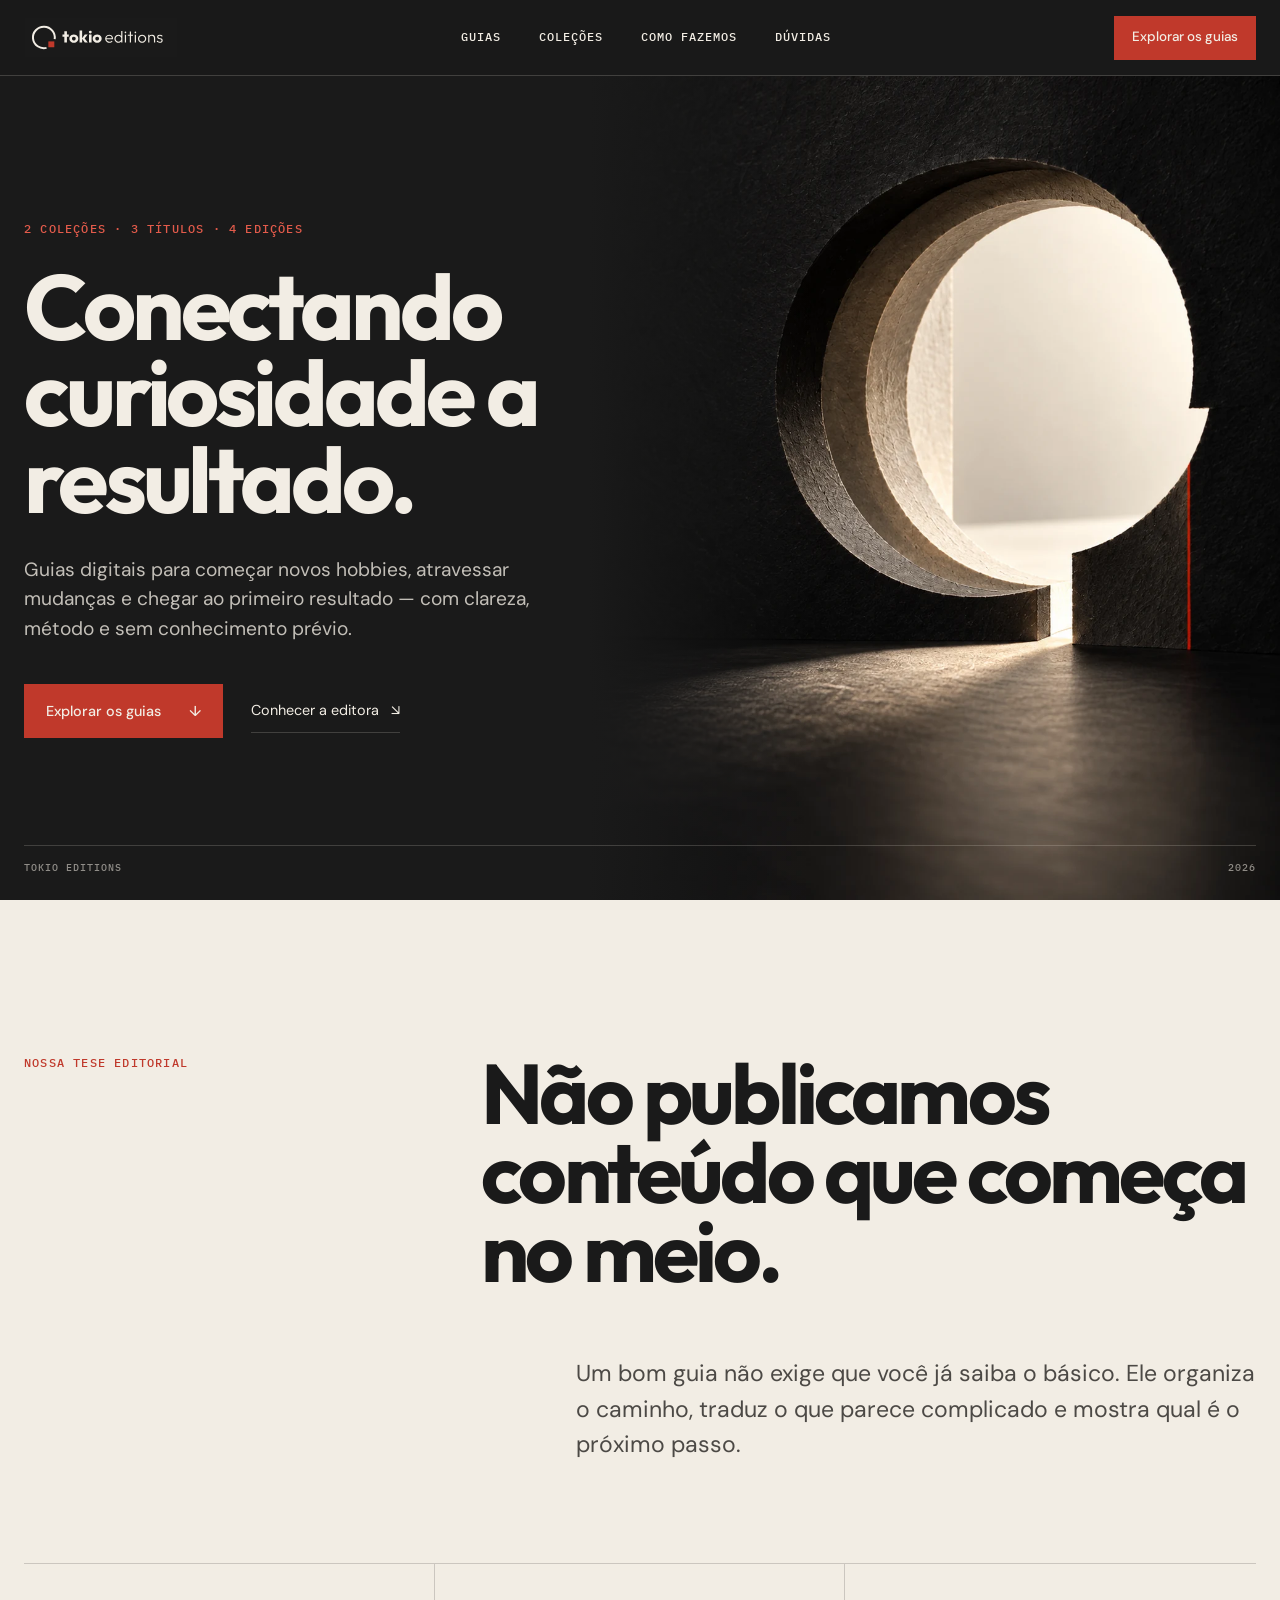
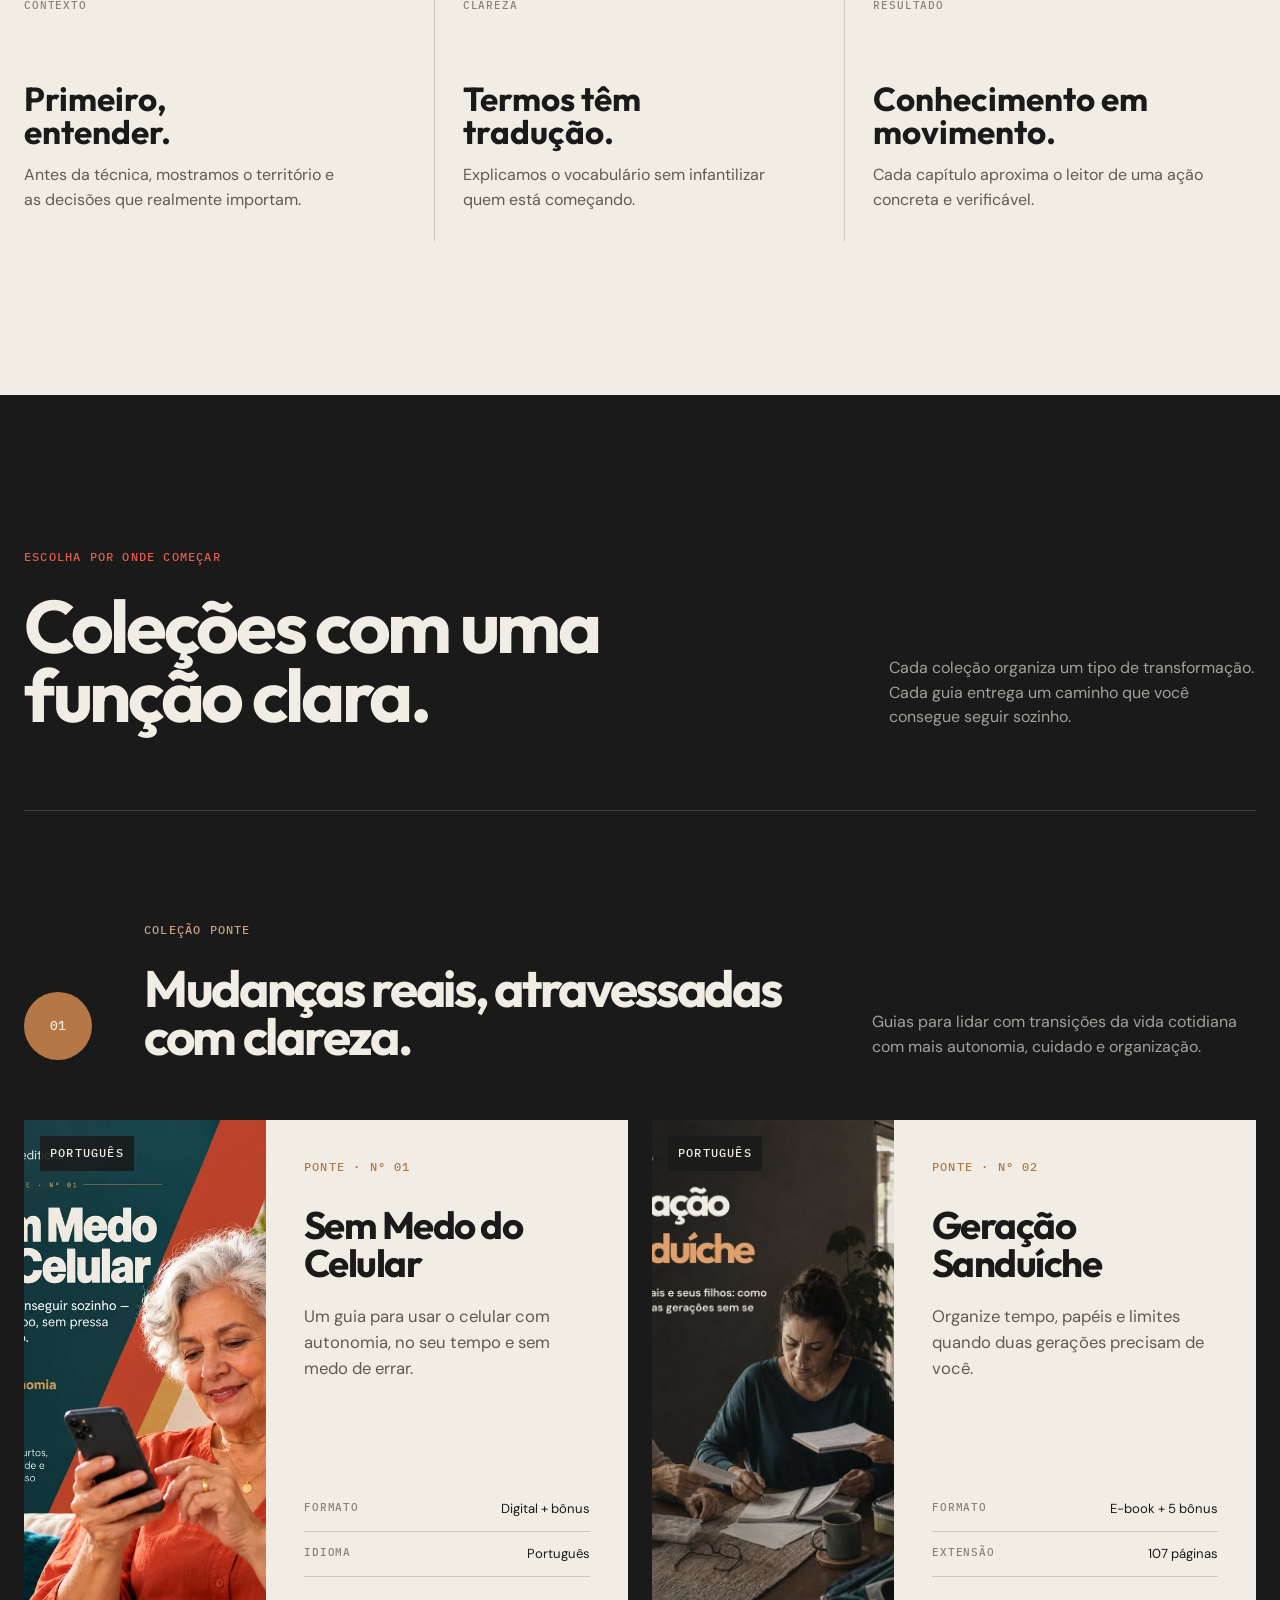
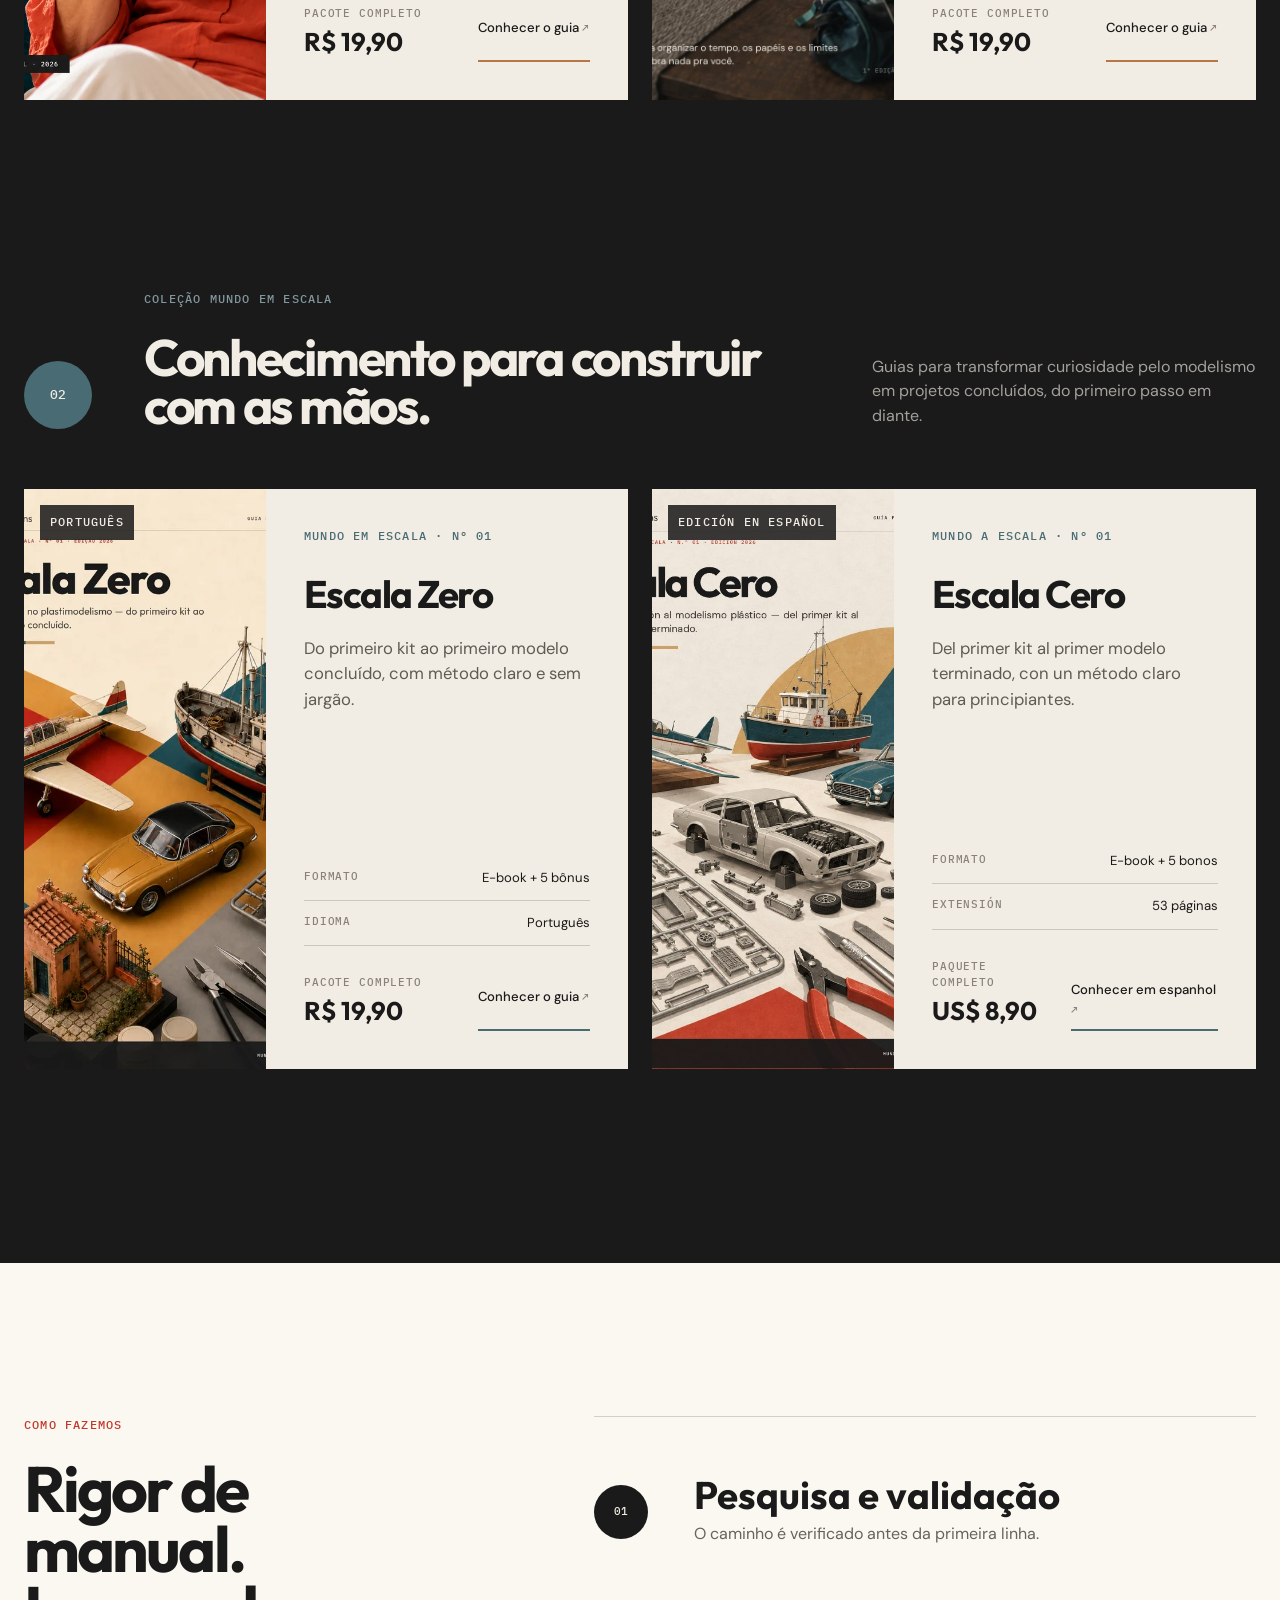
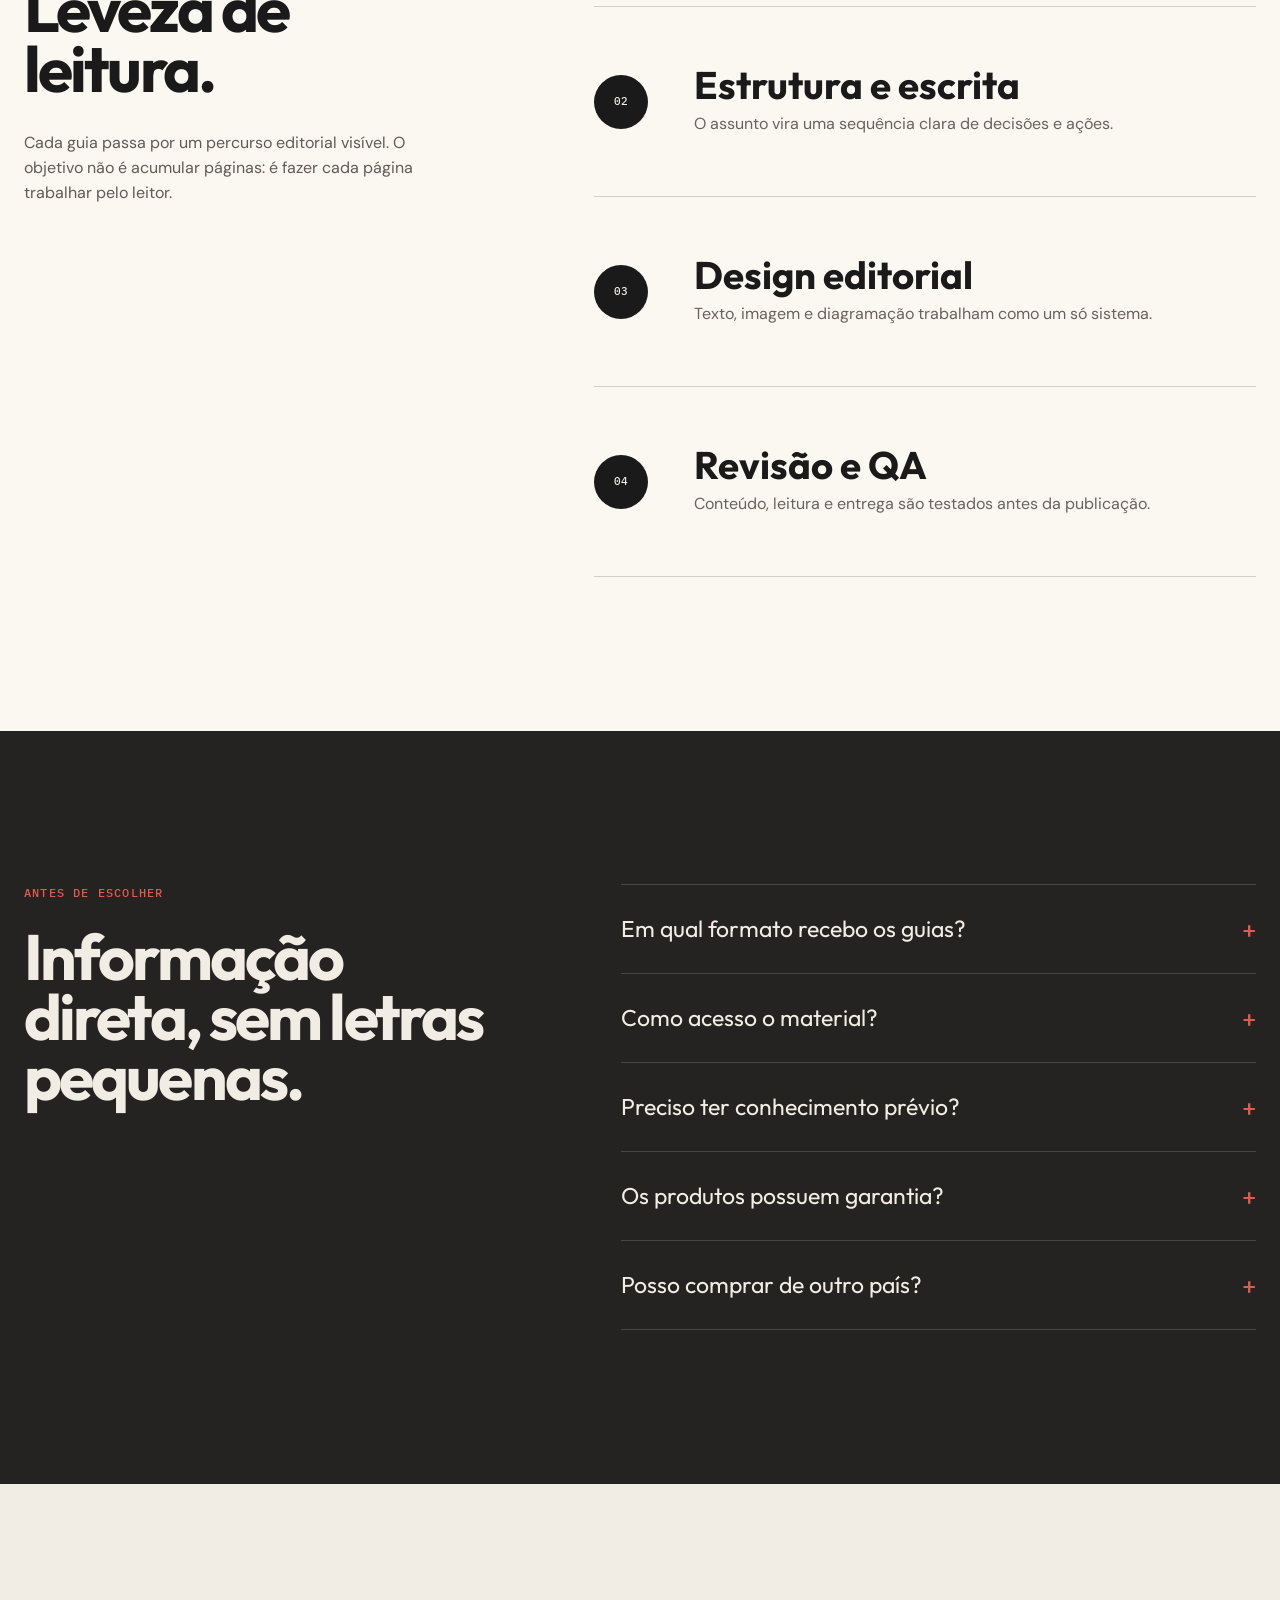
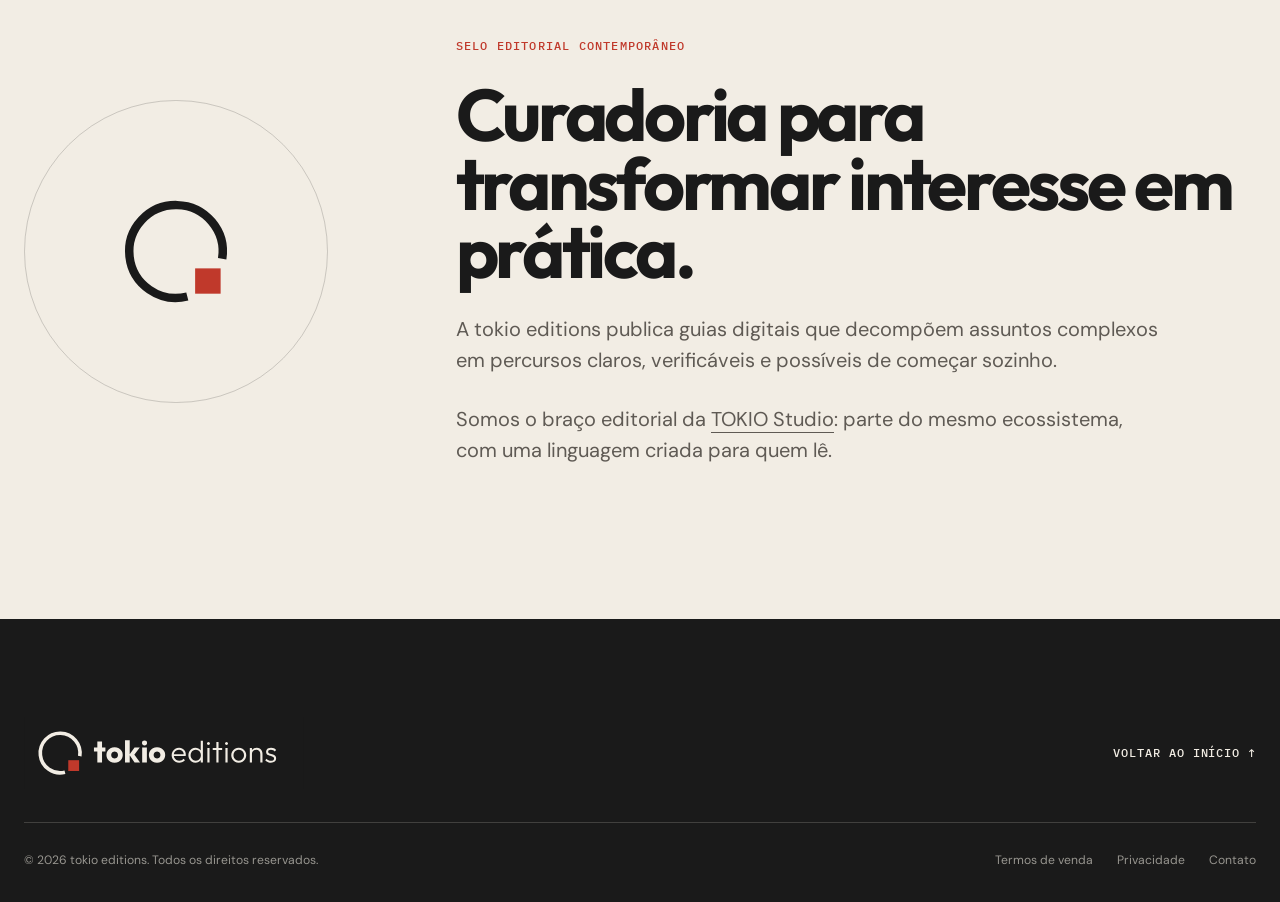
==== commit e6abe6ce: "fix: atualiza preço do Escala Cero para US$ 8,90" ====
--- a/index.html
+++ b/index.html
@@ -377,7 +377,7 @@
                     <div><dt>Extensión</dt><dd>53 páginas</dd></div>
                   </dl>
                   <div class="guide-card__footer">
-                    <div><span>Paquete completo</span><strong>US$ 11,90</strong></div>
+                    <div><span>Paquete completo</span><strong>US$ 8,90</strong></div>
                     <a href="https://www.tokioeditions.com/escala-cero.html" aria-label="Conocer la edición Escala Cero">Conhecer em espanhol <span aria-hidden="true">↗</span></a>
                   </div>
                 </div>
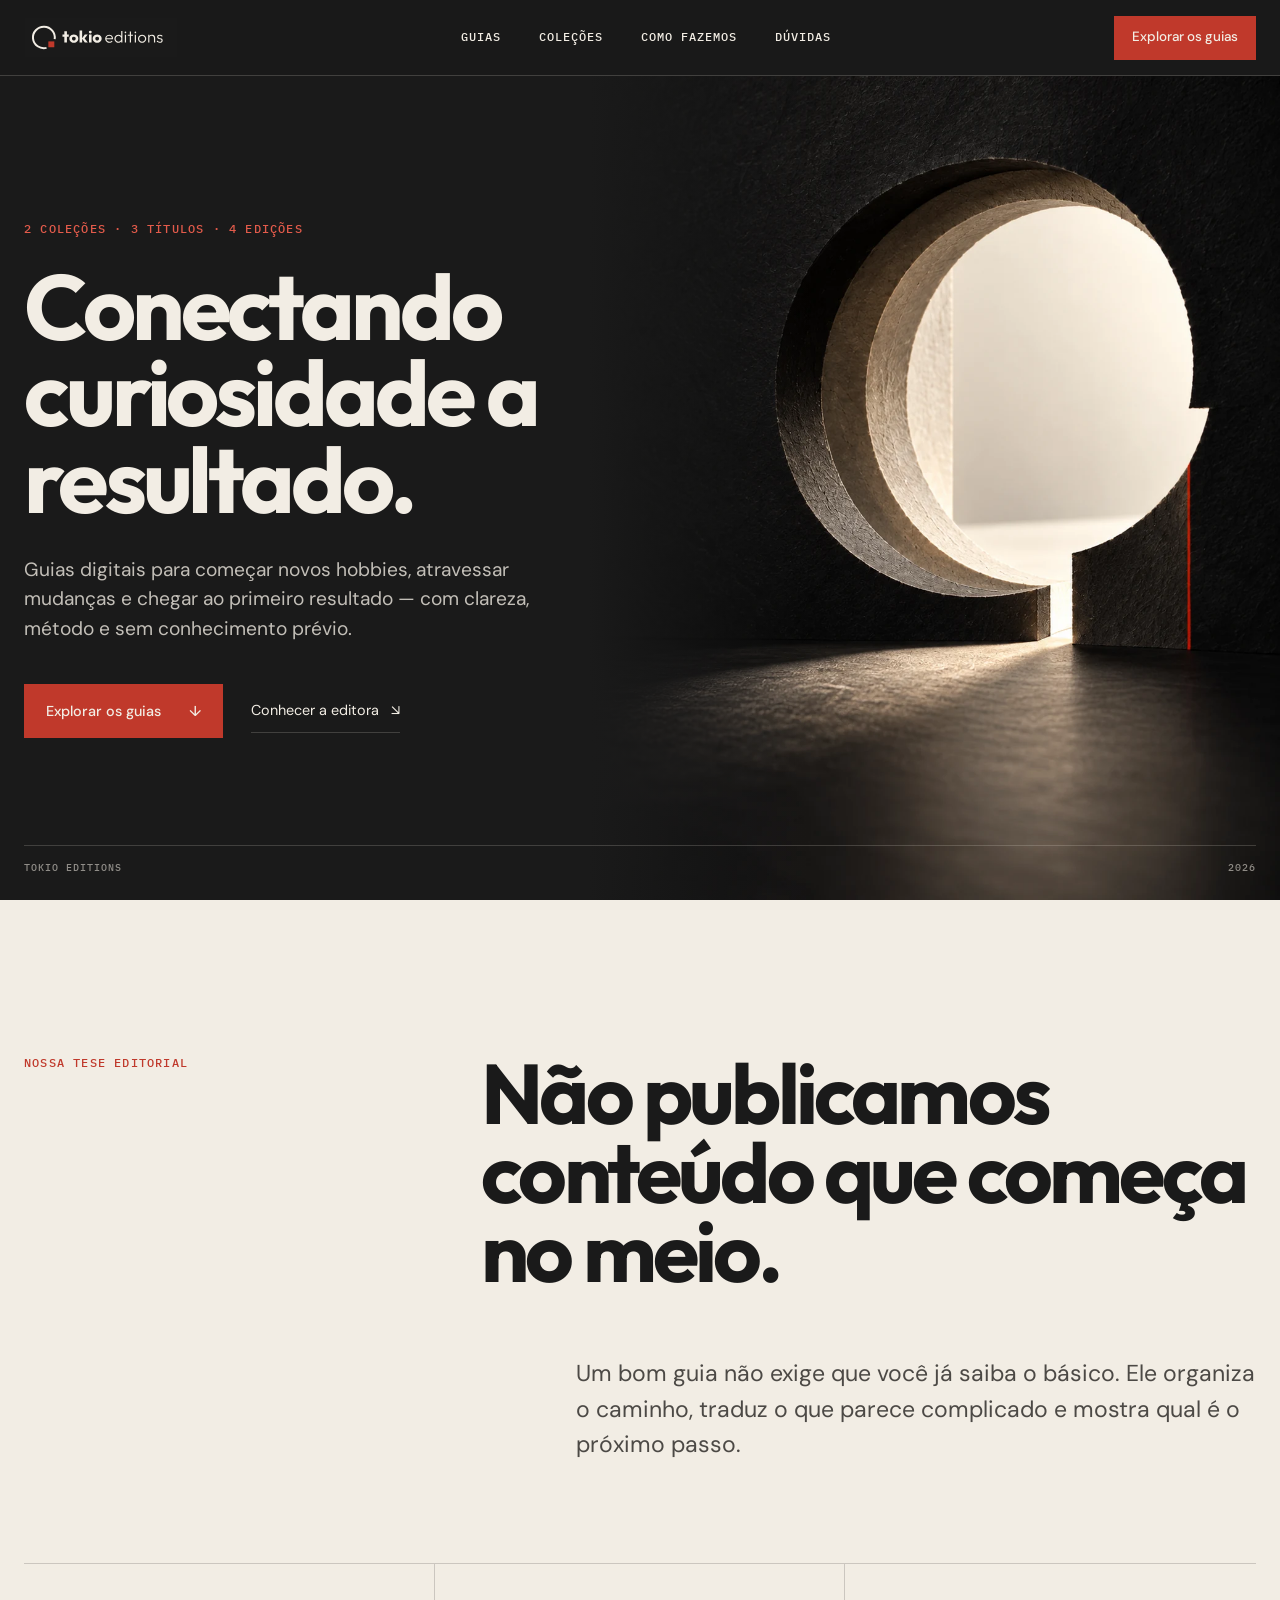
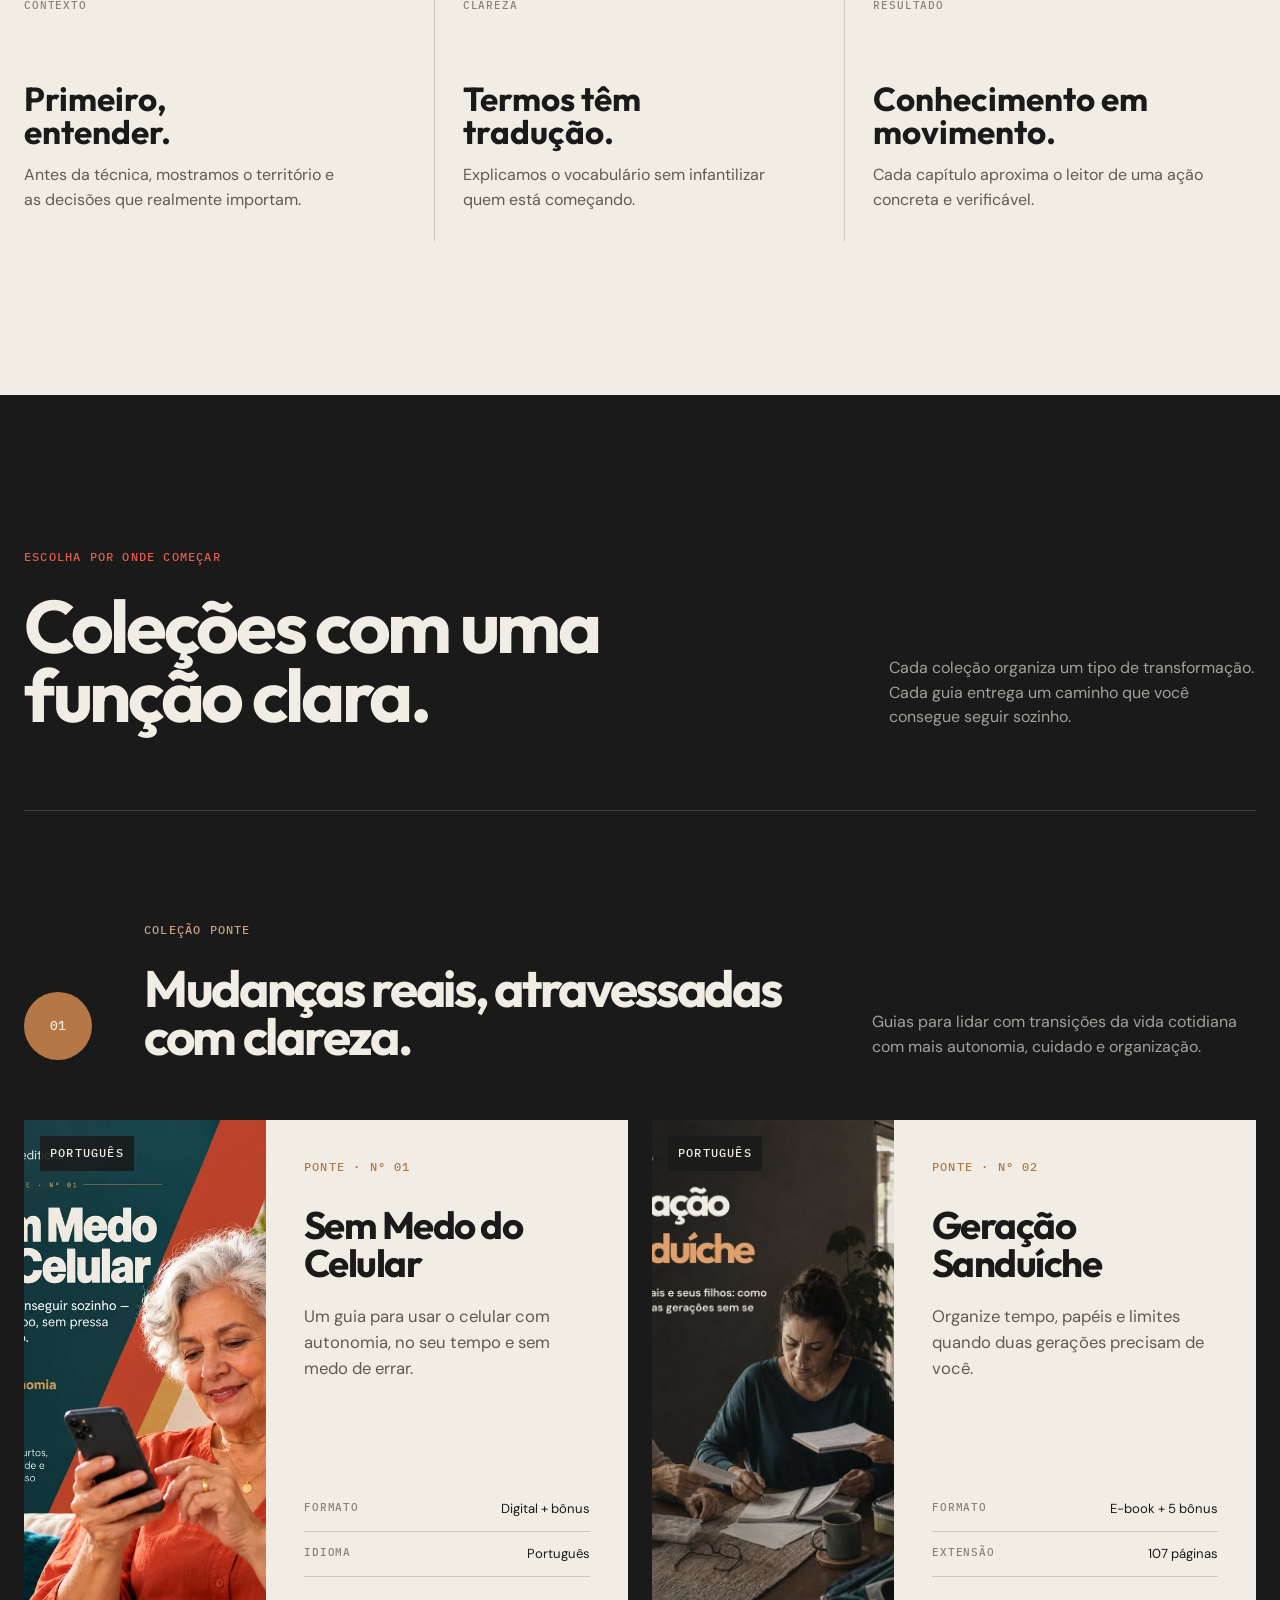
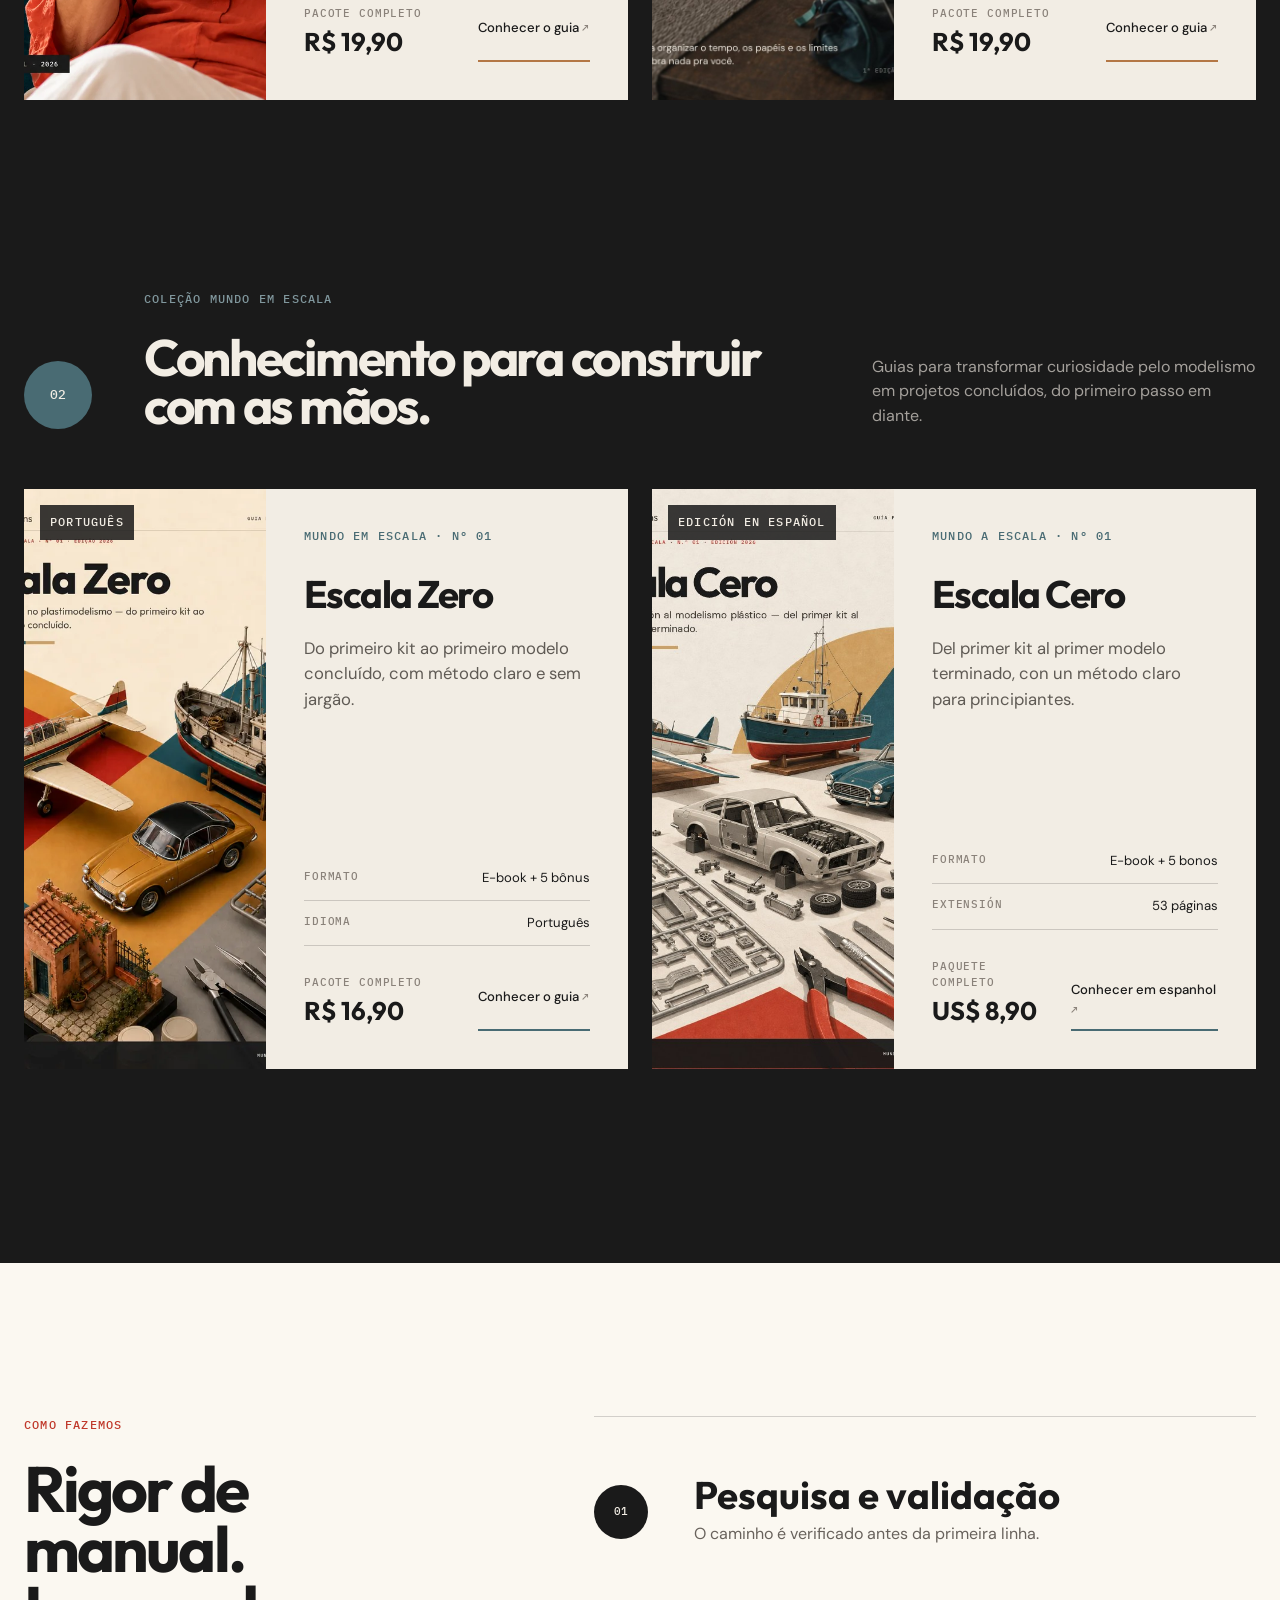
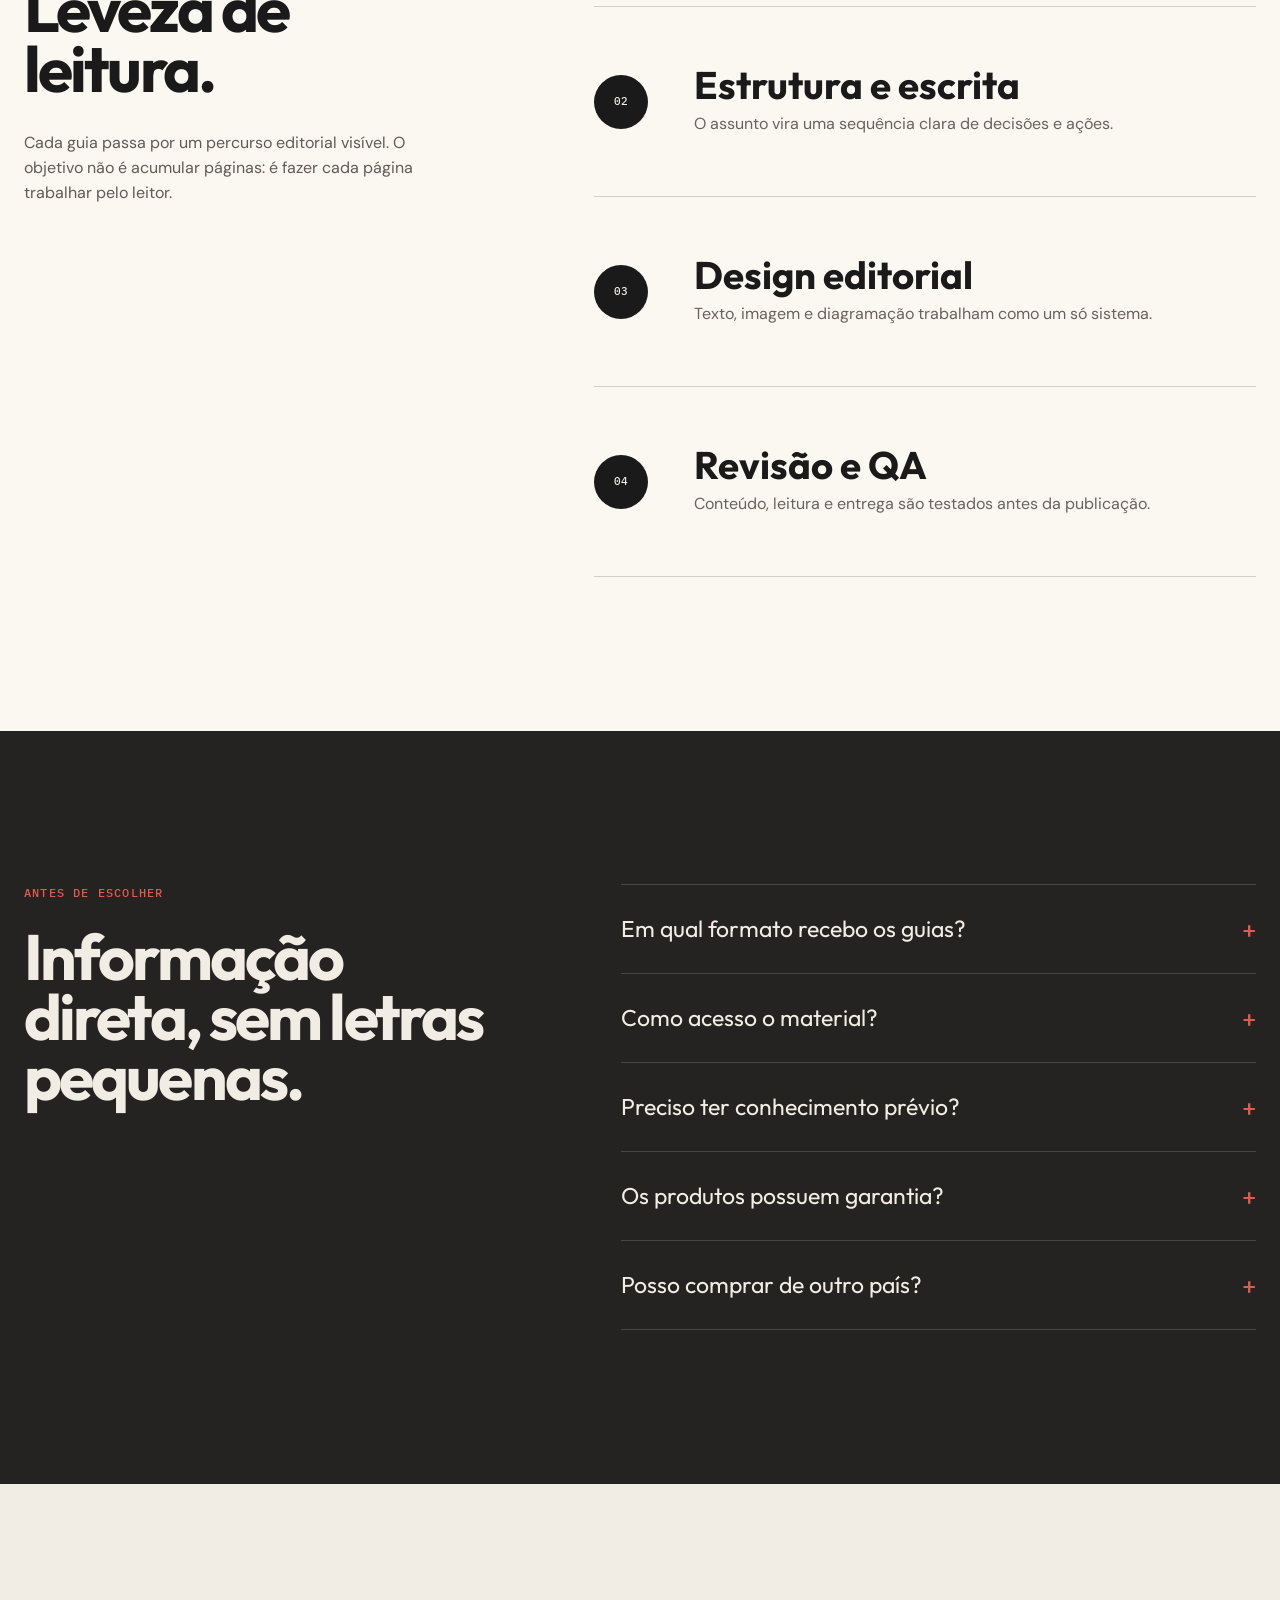
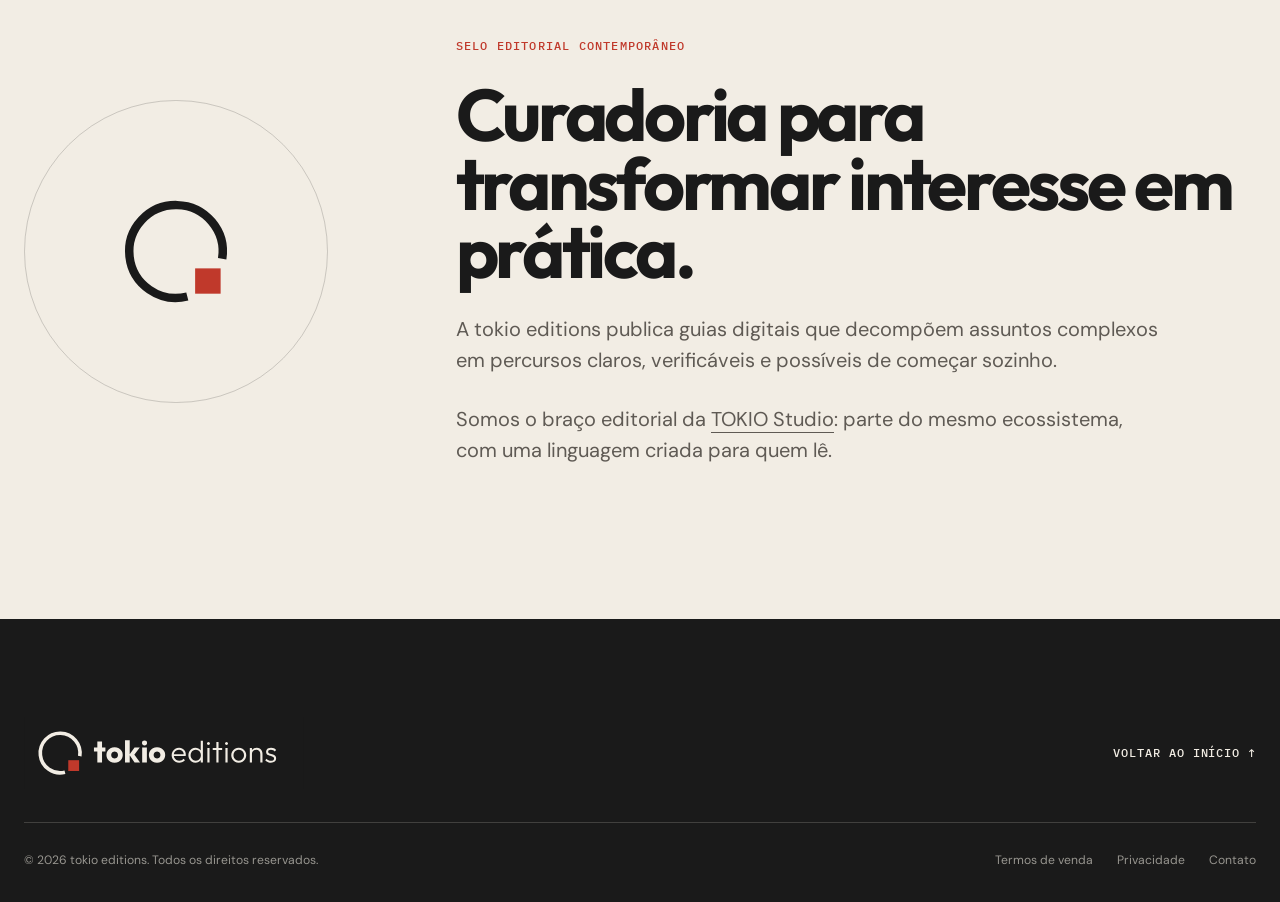
==== commit 51e5f060: "fix(home): ajusta hero e preço do Escala Zero" ====
--- a/index.html
+++ b/index.html
@@ -349,7 +349,7 @@
                     <div><dt>Idioma</dt><dd>Português</dd></div>
                   </dl>
                   <div class="guide-card__footer">
-                    <div><span>Pacote completo</span><strong>R$ 19,90</strong></div>
+                    <div><span>Pacote completo</span><strong>R$ 16,90</strong></div>
                     <a href="https://www.tokioeditions.com/escala-zero.html" aria-label="Conhecer Escala Zero">Conhecer o guia <span aria-hidden="true">↗</span></a>
                   </div>
                 </div>
--- a/home.css
+++ b/home.css
@@ -371,7 +371,7 @@
   width: 100%;
   height: 100%;
   object-fit: cover;
-  object-position: center;
+  object-position: 70% center;
 }
 
 .hero__index {
